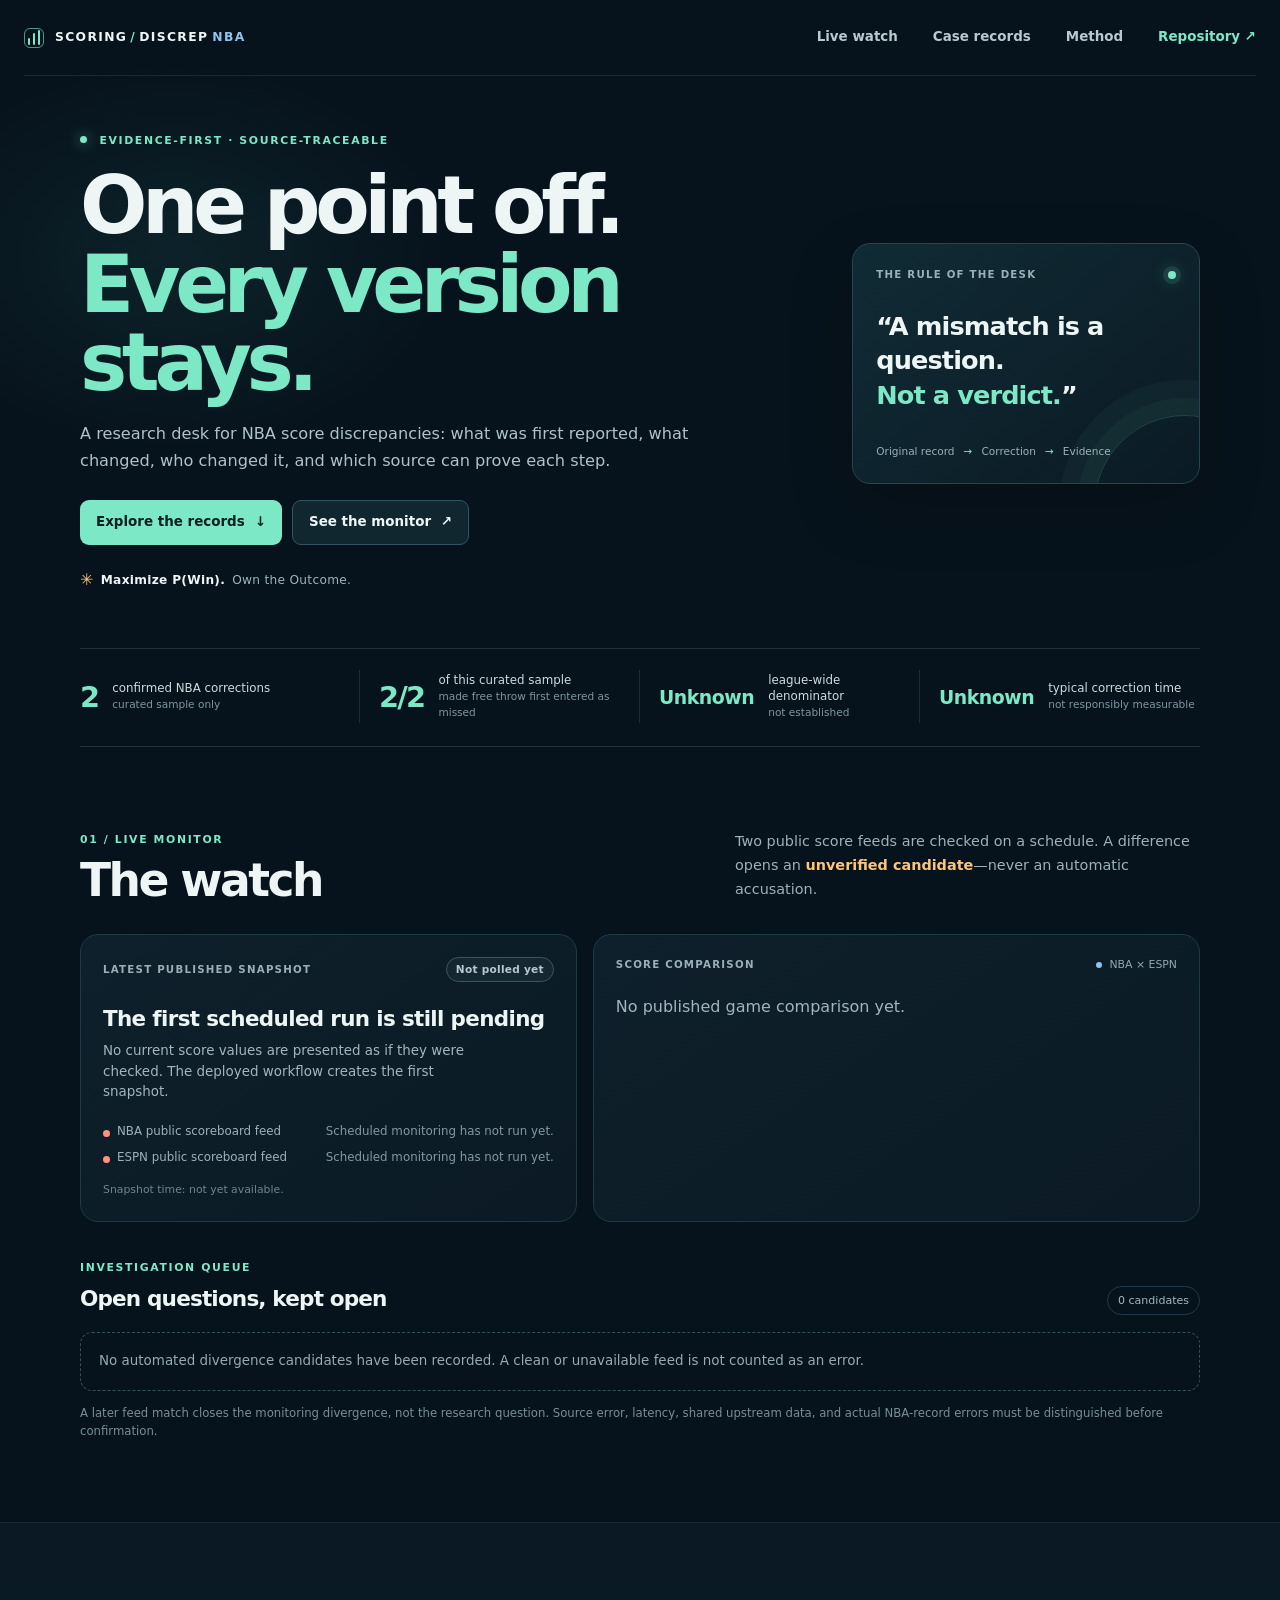
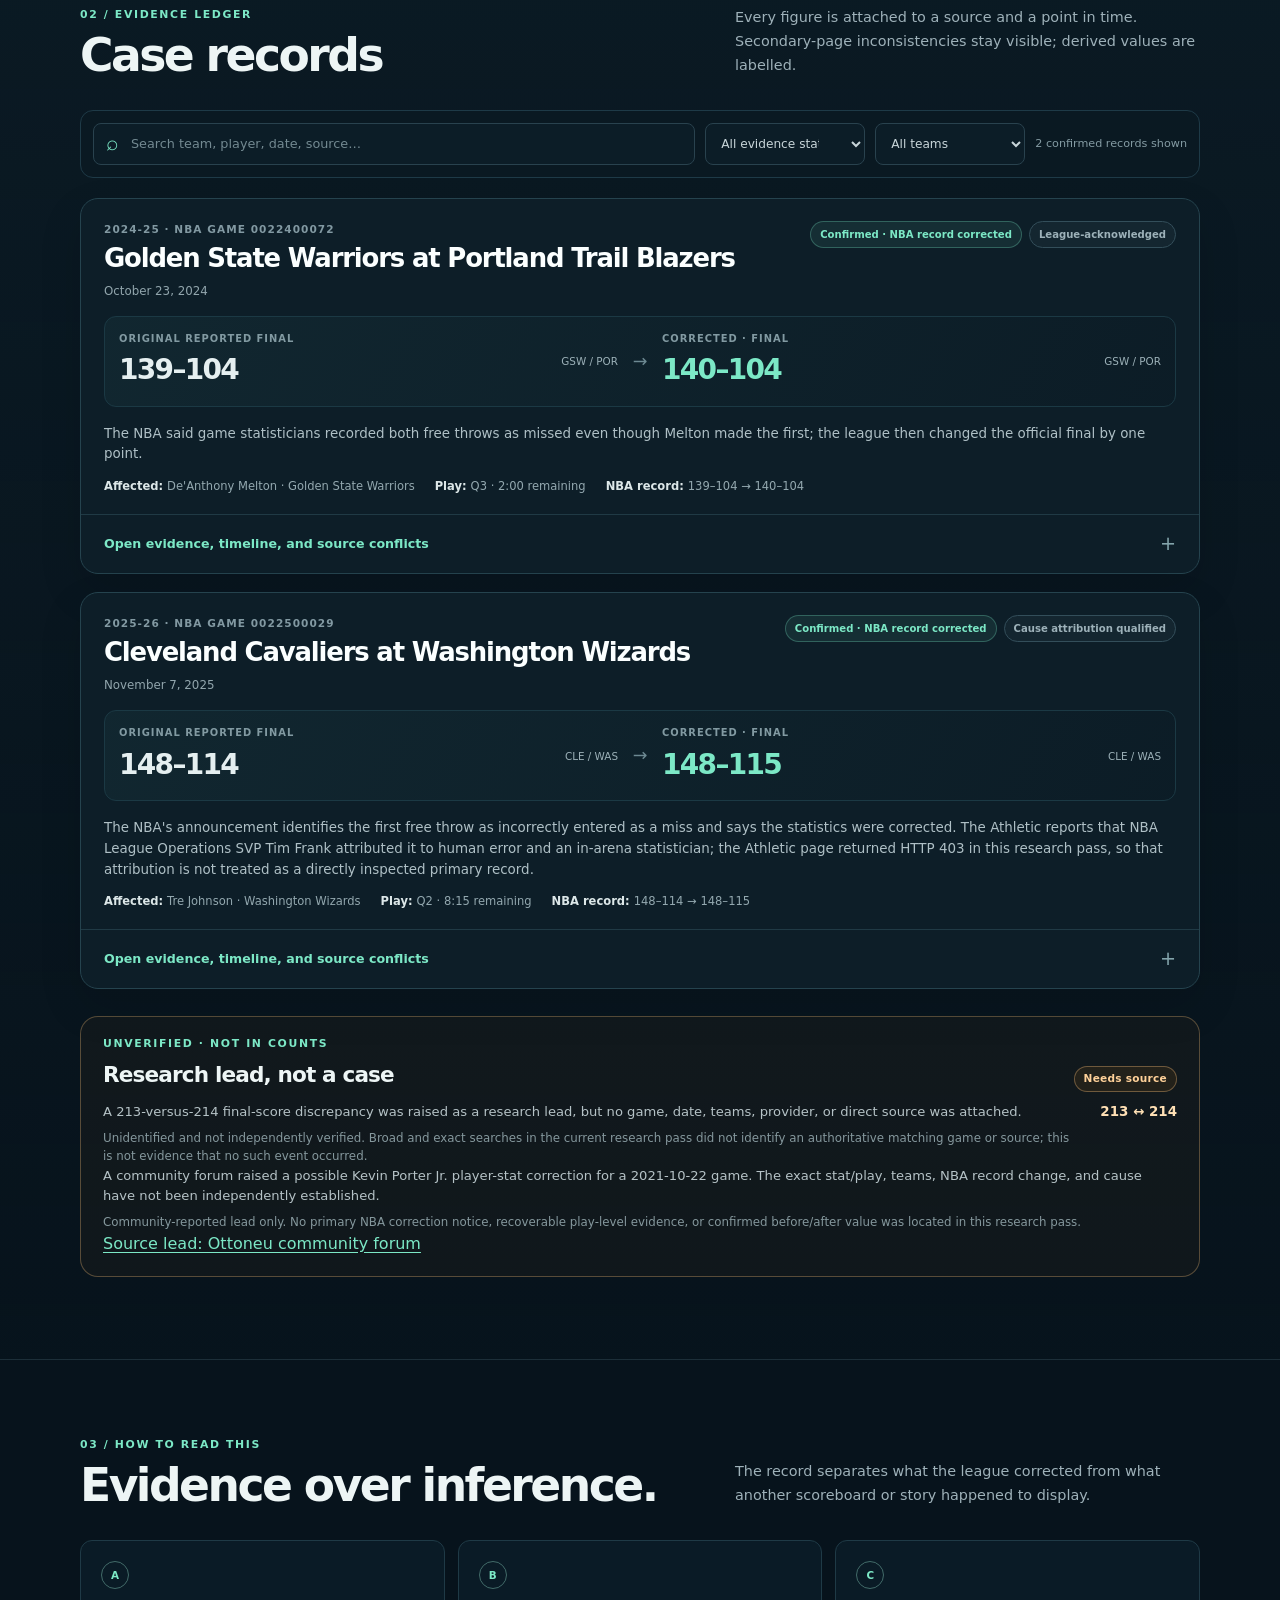
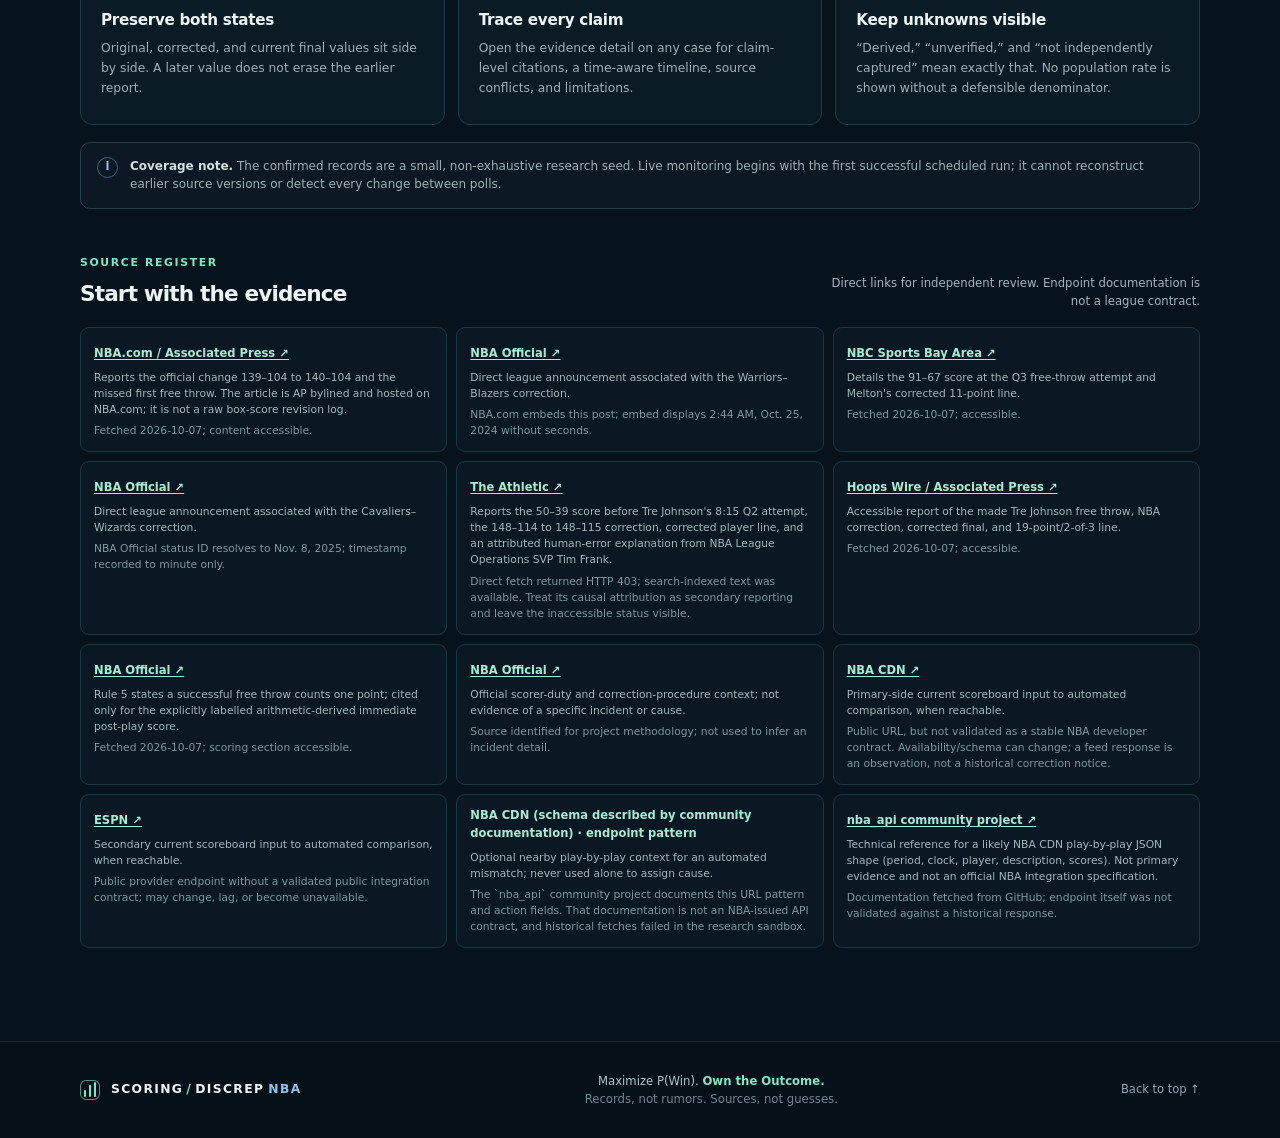
==== index.html @ 8fd70b91 "Build source-traceable NBA score discrepancy monitor Co-authored-by: arena-agent <297053741+arena-ag" ====
<!doctype html>
<html lang="en">
<head>
  <meta charset="utf-8">
  <meta name="viewport" content="width=device-width, initial-scale=1">
  <meta name="color-scheme" content="dark">
  <meta name="theme-color" content="#07131c">
  <meta name="description" content="An evidence-first, source-traceable NBA score correction database and monitoring project.">
  <title>ScoringDiscrepNBA — Every version stays</title>
  <link rel="stylesheet" href="./styles.css">
  <script src="./app.js" defer></script>
</head>
<body>
  <a class="skip-link" href="#main">Skip to content</a>
  <header class="site-header">
    <a class="brand" href="#top" aria-label="Scoring Discrep NBA home">
      <span class="brand-mark" aria-hidden="true"><span></span><span></span><span></span></span>
      <span class="brand-name">SCORING<span class="brand-slash">/</span>DISCREP<span class="brand-nba">NBA</span></span>
    </a>
    <nav class="primary-nav" aria-label="Main navigation">
      <a href="#watch">Live watch</a>
      <a href="#records">Case records</a>
      <a href="#method">Method</a>
      <a class="nav-repo" href="https://github.com/buffedlizard55-lab/ScoringDiscrepNBA" target="_blank" rel="noopener noreferrer">Repository <span aria-hidden="true">↗</span></a>
    </nav>
  </header>

  <main id="main">
    <section class="hero page-wrap" id="top" aria-labelledby="hero-title">
      <div class="hero-copy">
        <p class="eyebrow"><span class="eyebrow-dot" aria-hidden="true"></span> EVIDENCE-FIRST · SOURCE-TRACEABLE</p>
        <h1 id="hero-title">One point off.<br><em>Every version stays.</em></h1>
        <p class="hero-deck">A research desk for NBA score discrepancies: what was first reported, what changed, who changed it, and which source can prove each step.</p>
        <div class="hero-actions">
          <a class="button button-primary" href="#records">Explore the records <span aria-hidden="true">↓</span></a>
          <a class="button button-quiet" href="#watch">See the monitor <span aria-hidden="true">↗</span></a>
        </div>
        <div class="values-line"><span class="values-spark" aria-hidden="true">✳</span> <strong>Maximize P(Win).</strong> <span>Own the Outcome.</span></div>
      </div>
      <aside class="hero-note" aria-label="Research principles">
        <div class="hero-note-top"><span class="tiny-label">THE RULE OF THE DESK</span><span class="pulse-mark" aria-hidden="true"></span></div>
        <p>“A mismatch is a question.<br><span>Not a verdict.</span>”</p>
        <div class="hero-note-bottom"><span>Original record</span><span class="note-arrow" aria-hidden="true">→</span><span>Correction</span><span class="note-arrow" aria-hidden="true">→</span><span>Evidence</span></div>
      </aside>
    </section>

    <section class="metrics-strip page-wrap" aria-label="Research coverage summary">
      <div class="metric-cell"><span class="metric-number" id="metric-confirmed">—</span><span class="metric-caption">confirmed NBA corrections<br><small>curated sample only</small></span></div>
      <div class="metric-cell"><span class="metric-number" id="metric-pattern">—</span><span class="metric-caption">of this curated sample<br><small>made free throw first entered as missed</small></span></div>
      <div class="metric-cell"><span class="metric-number metric-text" id="metric-denominator">—</span><span class="metric-caption">league-wide denominator<br><small>not established</small></span></div>
      <div class="metric-cell"><span class="metric-number metric-text" id="metric-duration">—</span><span class="metric-caption">typical correction time<br><small>not responsibly measurable</small></span></div>
    </section>

    <section class="section page-wrap" id="watch" aria-labelledby="watch-title">
      <div class="section-heading">
        <div>
          <p class="eyebrow section-eyebrow">01 / LIVE MONITOR</p>
          <h2 id="watch-title">The watch</h2>
        </div>
        <p class="section-intro">Two public score feeds are checked on a schedule. A difference opens an <strong>unverified candidate</strong>—never an automatic accusation.</p>
      </div>
      <div class="watch-grid">
        <article class="watch-card watch-status-card">
          <div class="card-topline"><span class="tiny-label">LATEST PUBLISHED SNAPSHOT</span><span id="monitor-state-badge" class="status-badge status-idle">Checking…</span></div>
          <h3 id="monitor-headline">Loading monitor status</h3>
          <p id="monitor-summary" class="muted">The status is read from the latest published monitor snapshot.</p>
          <div id="source-health" class="source-health" aria-live="polite"></div>
          <p class="snapshot-time" id="snapshot-time"></p>
        </article>
        <article class="watch-card watch-feed-card">
          <div class="card-topline"><span class="tiny-label">SCORE COMPARISON</span><span class="feed-indicator"><span class="feed-indicator-dot" aria-hidden="true"></span>NBA × ESPN</span></div>
          <div id="live-games" class="live-games" aria-live="polite"><p class="muted">Waiting for the first published comparison.</p></div>
          <div id="active-flags" class="active-flags" aria-live="polite"></div>
        </article>
      </div>
      <div class="candidate-block">
        <div class="subsection-heading"><div><p class="eyebrow section-eyebrow">INVESTIGATION QUEUE</p><h3>Open questions, kept open</h3></div><span id="candidate-count" class="count-pill">0 candidates</span></div>
        <div id="candidate-list" class="candidate-list"><p class="empty-state">No automated divergence candidates have been recorded.</p></div>
        <p class="watch-footnote">A later feed match closes the <em>monitoring divergence</em>, not the research question. Source error, latency, shared upstream data, and actual NBA-record errors must be distinguished before confirmation.</p>
      </div>
    </section>

    <section class="section records-section" id="records" aria-labelledby="records-title">
      <div class="page-wrap">
        <div class="section-heading">
          <div>
            <p class="eyebrow section-eyebrow">02 / EVIDENCE LEDGER</p>
            <h2 id="records-title">Case records</h2>
          </div>
          <p class="section-intro">Every figure is attached to a source and a point in time. Secondary-page inconsistencies stay visible; derived values are labelled.</p>
        </div>
        <div class="filter-panel" role="search" aria-label="Filter case records">
          <label class="search-control"><span class="sr-only">Search teams, players, dates, causes, or sources</span><span class="search-icon" aria-hidden="true">⌕</span><input type="search" id="record-search" placeholder="Search team, player, date, source…" autocomplete="off"></label>
          <label class="filter-control"><span class="sr-only">Filter evidence status</span><select id="evidence-filter"><option value="all">All evidence states</option><option value="confirmed">Confirmed records</option><option value="unverified">Unverified leads</option></select></label>
          <label class="filter-control"><span class="sr-only">Filter by team</span><select id="team-filter"><option value="all">All teams</option></select></label>
          <p id="results-count" class="results-count" aria-live="polite">Loading records…</p>
        </div>
        <div id="case-list" class="case-list" aria-live="polite"><p class="empty-state">Loading cited case records…</p></div>
        <section id="lead-section" class="lead-section" aria-labelledby="lead-title">
          <div class="lead-heading"><div><p class="eyebrow section-eyebrow">UNVERIFIED · NOT IN COUNTS</p><h3 id="lead-title">Research lead, not a case</h3></div><span class="status-badge status-review">Needs source</span></div>
          <div id="lead-list" class="lead-list"><p class="muted">Loading leads…</p></div>
        </section>
      </div>
    </section>

    <section class="section method-section page-wrap" id="method" aria-labelledby="method-title">
      <div class="section-heading">
        <div><p class="eyebrow section-eyebrow">03 / HOW TO READ THIS</p><h2 id="method-title">Evidence over inference.</h2></div>
        <p class="section-intro">The record separates what the league corrected from what another scoreboard or story happened to display.</p>
      </div>
      <div class="method-grid">
        <article class="method-card"><span class="method-index">A</span><h3>Preserve both states</h3><p>Original, corrected, and current final values sit side by side. A later value does not erase the earlier report.</p></article>
        <article class="method-card"><span class="method-index">B</span><h3>Trace every claim</h3><p>Open the evidence detail on any case for claim-level citations, a time-aware timeline, source conflicts, and limitations.</p></article>
        <article class="method-card"><span class="method-index">C</span><h3>Keep unknowns visible</h3><p>“Derived,” “unverified,” and “not independently captured” mean exactly that. No population rate is shown without a defensible denominator.</p></article>
      </div>
      <div class="feed-note"><span class="feed-note-mark" aria-hidden="true">i</span><p><strong>Coverage note.</strong> The confirmed records are a small, non-exhaustive research seed. Live monitoring begins with the first successful scheduled run; it cannot reconstruct earlier source versions or detect every change between polls.</p></div>
      <div class="source-register-heading"><div><p class="eyebrow section-eyebrow">SOURCE REGISTER</p><h3>Start with the evidence</h3></div><p class="muted">Direct links for independent review. Endpoint documentation is not a league contract.</p></div>
      <div id="source-register" class="source-register"><p class="muted">Loading source register…</p></div>
    </section>
  </main>

  <footer class="site-footer">
    <div class="page-wrap footer-inner">
      <a class="brand footer-brand" href="#top"><span class="brand-mark" aria-hidden="true"><span></span><span></span><span></span></span><span class="brand-name">SCORING<span class="brand-slash">/</span>DISCREP<span class="brand-nba">NBA</span></span></a>
      <p>Maximize P(Win). <strong>Own the Outcome.</strong><br><span>Records, not rumors. Sources, not guesses.</span></p>
      <a class="footer-top" href="#top">Back to top ↑</a>
    </div>
  </footer>
  <noscript><p class="noscript-note">This research interface needs JavaScript enabled to load and filter its source-linked JSON records.</p></noscript>
</body>
</html>
---- styles.css ----
@charset "utf-8";
:root {
  color-scheme: dark;
  --ink: #edf5f5;
  --muted: #a2b5bd;
  --dim: #71868f;
  --bg: #07131c;
  --bg-raised: #0a1a24;
  --panel: #0e202b;
  --panel-soft: #112631;
  --line: #1e3a47;
  --line-bright: #315464;
  --mint: #7ce8c6;
  --mint-dark: #173d3b;
  --blue: #90c4ec;
  --amber: #ffc47b;
  --red: #ff927d;
  --white: #fbffff;
  --radius: 18px;
  --radius-sm: 12px;
  font-family: Inter, ui-sans-serif, system-ui, -apple-system, BlinkMacSystemFont, "Segoe UI", sans-serif;
  font-synthesis: none;
  text-rendering: optimizeLegibility;
  -webkit-font-smoothing: antialiased;
}
* { box-sizing: border-box; }
html { scroll-behavior: smooth; scroll-padding-top: 82px; }
body { margin: 0; background: var(--bg); color: var(--ink); line-height: 1.55; }
a { color: var(--mint); text-underline-offset: .2em; }
a:hover { color: var(--white); }
button, input, select { font: inherit; }
button, a, input, select, summary { -webkit-tap-highlight-color: transparent; }
:focus-visible { outline: 3px solid var(--amber); outline-offset: 3px; }
.page-wrap { width: min(1120px, calc(100% - 48px)); margin-inline: auto; }
.skip-link { position: absolute; z-index: 10; top: 8px; left: 8px; transform: translateY(-150%); padding: 9px 14px; background: var(--white); color: #07131c; border-radius: 8px; font-weight: 750; }
.skip-link:focus { transform: translateY(0); }
.site-header { height: 76px; display: flex; align-items: center; justify-content: space-between; width: min(1240px, calc(100% - 48px)); margin: 0 auto; border-bottom: 1px solid rgba(155, 193, 202, .12); }
.brand { display: inline-flex; align-items: center; gap: 11px; color: var(--ink); text-decoration: none; }
.brand-mark { display: inline-flex; align-items: end; gap: 3px; height: 20px; width: 20px; padding: 2px 3px; border: 1px solid rgba(124,232,198,.62); border-radius: 6px; }
.brand-mark span { display: block; width: 3px; border-radius: 4px; background: var(--mint); }
.brand-mark span:nth-child(1) { height: 7px; }
.brand-mark span:nth-child(2) { height: 12px; }
.brand-mark span:nth-child(3) { height: 15px; }
.brand-name { font-size: .77rem; letter-spacing: .11em; font-weight: 850; white-space: nowrap; }
.brand-slash { color: var(--mint); margin: 0 3px; }
.brand-nba { color: var(--blue); margin-left: 4px; }
.primary-nav { display: flex; align-items: center; gap: clamp(18px, 3vw, 35px); }
.primary-nav a { color: #b8c9cf; font-size: .84rem; font-weight: 600; text-decoration: none; }
.primary-nav a:hover { color: var(--mint); }
.primary-nav .nav-repo { color: var(--mint); }
.hero { position: relative; display: grid; grid-template-columns: minmax(0, 1.35fr) minmax(280px, .65fr); align-items: center; gap: 50px; min-height: 417px; padding-top: 58px; padding-bottom: 56px; }
.hero::before { content: ""; pointer-events: none; position: absolute; z-index: -1; width: 570px; height: 400px; top: -20px; left: -190px; background: radial-gradient(ellipse, rgba(34, 94, 95, .2), rgba(7,19,28,0) 68%); }
.eyebrow { margin: 0; color: var(--mint); font-size: .68rem; line-height: 1.2; font-weight: 820; letter-spacing: .15em; }
.eyebrow-dot { display: inline-block; width: 7px; height: 7px; margin-right: 7px; border-radius: 50%; background: var(--mint); box-shadow: 0 0 13px rgba(124,232,198,.65); vertical-align: 1px; }
h1, h2, h3, p { margin-top: 0; }
.hero h1 { margin: 20px 0 17px; max-width: 740px; font-size: clamp(3.2rem, 6.2vw, 5.35rem); letter-spacing: -.068em; line-height: .99; font-weight: 790; }
.hero h1 em { color: var(--mint); font-style: normal; }
.hero-deck { max-width: 610px; margin-bottom: 25px; color: #b0c2c9; font-size: 1.01rem; line-height: 1.7; }
.hero-actions { display: flex; flex-wrap: wrap; gap: 10px; }
.button { display: inline-flex; min-height: 45px; align-items: center; justify-content: center; gap: 10px; padding: 0 16px; border-radius: 9px; text-decoration: none; font-weight: 750; font-size: .84rem; transition: transform .15s ease, background .15s ease; }
.button:hover { transform: translateY(-2px); }
.button-primary { background: var(--mint); color: #08201f; }
.button-primary:hover { background: #a6f4db; color: #08201f; }
.button-quiet { background: rgba(22,47,58,.7); color: var(--ink); border: 1px solid var(--line-bright); }
.button-quiet:hover { background: #183340; }
.values-line { display: flex; align-items: center; gap: 7px; margin-top: 23px; color: #9eb3ba; font-size: .76rem; letter-spacing: .025em; }
.values-line strong { color: var(--ink); }
.values-spark { color: var(--amber); font-size: 1rem; }
.hero-note { position: relative; overflow: hidden; padding: 23px; border: 1px solid #244652; border-radius: var(--radius); background: linear-gradient(140deg, rgba(17, 45, 54, .93), rgba(11, 27, 37, .95)); box-shadow: 0 24px 65px rgba(0,0,0,.2); }
.hero-note::after { content: ""; position: absolute; width: 180px; height: 180px; right: -77px; bottom: -114px; border: 1px solid rgba(124,232,198,.19); border-radius: 50%; box-shadow: 0 0 0 17px rgba(124,232,198,.035), 0 0 0 35px rgba(124,232,198,.03); }
.hero-note-top, .card-topline { display: flex; align-items: center; justify-content: space-between; gap: 12px; }
.tiny-label { color: #9ab0b8; font-size: .64rem; font-weight: 800; letter-spacing: .12em; }
.pulse-mark { width: 8px; height: 8px; background: var(--mint); border-radius: 50%; box-shadow: 0 0 0 5px rgba(124,232,198,.1), 0 0 16px rgba(124,232,198,.6); }
.hero-note > p { margin: 26px 0 31px; font-size: clamp(1.55rem, 2vw, 1.9rem); font-weight: 700; line-height: 1.35; letter-spacing: -.035em; }
.hero-note > p span { color: var(--mint); }
.hero-note-bottom { display: flex; align-items: center; gap: 9px; color: #9bb0b7; font-size: .66rem; }
.note-arrow { color: var(--mint); }
.metrics-strip { display: grid; grid-template-columns: repeat(4, 1fr); padding: 21px 0 23px; border-top: 1px solid rgba(155,193,202,.17); border-bottom: 1px solid rgba(155,193,202,.17); }
.metric-cell { display: flex; min-height: 53px; align-items: center; gap: 14px; padding: 0 19px; border-right: 1px solid rgba(155,193,202,.15); }
.metric-cell:first-child { padding-left: 0; }
.metric-cell:last-child { padding-right: 0; border-right: 0; }
.metric-number { color: var(--mint); font-size: 1.8rem; letter-spacing: -.06em; line-height: 1; font-weight: 790; white-space: nowrap; }
.metric-number.metric-text { font-size: 1.18rem; letter-spacing: -.025em; }
.metric-caption { color: #cedbdd; font-size: .74rem; line-height: 1.35; }
.metric-caption small { color: #7f969e; font-size: .66rem; }
.section { padding-top: 83px; padding-bottom: 82px; }
.section-heading { display: flex; align-items: end; justify-content: space-between; gap: 35px; margin-bottom: 28px; }
.section-eyebrow { color: #7ce8c6; }
.section-heading h2 { margin: 10px 0 0; font-size: clamp(2rem, 4vw, 2.85rem); font-weight: 760; line-height: 1.1; letter-spacing: -.055em; }
.section-intro { max-width: 465px; margin: 0 0 4px; color: #9eb1b9; font-size: .9rem; line-height: 1.65; }
.section-intro strong { color: var(--amber); }
.watch-grid { display: grid; grid-template-columns: .9fr 1.1fr; gap: 16px; }
.watch-card { min-height: 235px; padding: 22px; border: 1px solid var(--line); border-radius: var(--radius); background: linear-gradient(145deg, #0e202b, #0b1a24); }
.status-badge { display: inline-flex; align-items: center; gap: 6px; padding: 5px 9px; border-radius: 999px; font-size: .66rem; font-weight: 800; line-height: 1.3; letter-spacing: .025em; }
.status-idle { border: 1px solid #3c5360; background: #152832; color: #b9c8ce; }
.status-good { border: 1px solid rgba(124,232,198,.32); background: rgba(27,80,67,.37); color: var(--mint); }
.status-warn { border: 1px solid rgba(255,196,123,.43); background: rgba(111,69,24,.3); color: var(--amber); }
.status-error { border: 1px solid rgba(255,146,125,.4); background: rgba(97,45,43,.35); color: var(--red); }
.status-review { border: 1px solid rgba(255,196,123,.35); background: rgba(111,69,24,.2); color: #ffd199; }
.watch-card h3 { margin: 20px 0 5px; font-size: 1.34rem; letter-spacing: -.03em; }
.muted { color: var(--muted); }
.watch-status-card > .muted { max-width: 380px; margin: 0; font-size: .84rem; }
.source-health { display: grid; gap: 7px; margin-top: 19px; }
.health-row { display: flex; align-items: start; justify-content: space-between; gap: 12px; color: #9fb2ba; font-size: .74rem; }
.health-label { display: inline-flex; align-items: center; gap: 7px; }
.health-dot { display: inline-block; width: 7px; height: 7px; flex: 0 0 auto; margin-top: 5px; border-radius: 50%; background: var(--dim); }
.health-dot.is-up { background: var(--mint); box-shadow: 0 0 8px rgba(124,232,198,.5); }
.health-dot.is-down { background: var(--red); }
.health-state { color: #839aa3; text-align: right; }
.snapshot-time { margin: 16px 0 0; color: #6f858e; font-size: .68rem; }
.feed-indicator { display: inline-flex; align-items: center; gap: 7px; color: #92a8b0; font-size: .68rem; }
.feed-indicator-dot { width: 6px; height: 6px; border-radius: 50%; background: var(--blue); }
.live-games { display: grid; gap: 8px; margin-top: 21px; }
.live-game-row { display: grid; grid-template-columns: minmax(90px, 1fr) 1.1fr 1.1fr minmax(72px, .75fr); align-items: center; gap: 10px; padding: 9px 10px; border-radius: 8px; background: rgba(255,255,255,.025); color: #bdcbd0; font-size: .73rem; }
.live-matchup { font-weight: 740; color: var(--white); }
.live-score { font-variant-numeric: tabular-nums; }
.live-state { text-align: right; color: #8299a2; font-size: .67rem; }
.live-game-row.is-mismatch { outline: 1px solid rgba(255,196,123,.46); background: rgba(112,72,29,.12); }
.active-flags { margin-top: 14px; }
.flag-note { margin: 0; padding: 10px 12px; border-left: 2px solid var(--amber); background: rgba(255,196,123,.055); color: #d5c0a5; font-size: .73rem; }
.candidate-block { margin-top: 39px; }
.subsection-heading, .lead-heading, .source-register-heading { display: flex; align-items: end; justify-content: space-between; gap: 20px; }
.subsection-heading h3, .lead-heading h3, .source-register-heading h3 { margin: 8px 0 0; font-size: 1.35rem; letter-spacing: -.04em; }
.count-pill { padding: 5px 10px; border: 1px solid var(--line); border-radius: 99px; color: #a3b7bd; font-size: .69rem; white-space: nowrap; }
.candidate-list { display: grid; gap: 10px; margin-top: 17px; }
.candidate-card { padding: 16px 18px; border: 1px solid #3e4b47; border-radius: var(--radius-sm); background: rgba(255,196,123,.045); }
.candidate-card h4 { margin: 0; color: var(--white); font-size: .92rem; }
.candidate-card p { margin: 6px 0 0; color: #aebbc0; font-size: .79rem; }
.candidate-card .candidate-meta { color: #85979d; font-size: .7rem; }
.candidate-card details { margin-top: 12px; }
.candidate-card summary { color: var(--amber); cursor: pointer; font-size: .75rem; font-weight: 700; }
.watch-footnote { margin: 13px 0 0; color: #788e96; font-size: .73rem; }
.empty-state { margin: 0; padding: 18px; border: 1px dashed #36505a; border-radius: var(--radius-sm); color: #97aab1; font-size: .84rem; }
.records-section { border-top: 1px solid rgba(155,193,202,.12); border-bottom: 1px solid rgba(155,193,202,.12); background: linear-gradient(180deg, rgba(12,29,39,.68), rgba(7,19,28,.22)); }
.filter-panel { display: grid; grid-template-columns: minmax(220px, 1fr) minmax(160px, .25fr) minmax(150px, .22fr) auto; align-items: center; gap: 10px; padding: 12px; border: 1px solid var(--line); border-radius: 13px; background: #0a1922; }
.search-control { display: flex; align-items: center; gap: 10px; min-height: 42px; padding: 0 12px; border: 1px solid #29424e; border-radius: 8px; background: #0c1d27; }
.search-icon { color: var(--mint); font-size: 1.3rem; line-height: 1; }
.search-control input { width: 100%; min-width: 0; border: 0; outline: 0; background: transparent; color: var(--ink); font-size: .8rem; }
.search-control input::placeholder { color: #738991; }
.filter-control select { min-height: 42px; width: 100%; padding: 0 29px 0 11px; border: 1px solid #29424e; border-radius: 8px; background: #0c1d27; color: #c8d5d9; font-size: .76rem; }
.results-count { margin: 0; color: #849ba3; font-size: .7rem; text-align: right; white-space: nowrap; }
.case-list { display: grid; gap: 18px; margin-top: 20px; }
.case-card { overflow: hidden; border: 1px solid #25434e; border-radius: var(--radius); background: #0d1e28; box-shadow: 0 18px 44px rgba(0,0,0,.12); }
.case-card-header { display: flex; align-items: flex-start; justify-content: space-between; gap: 18px; padding: 22px 23px 16px; }
.case-label { margin: 0 0 6px; color: #8299a2; font-size: .66rem; font-weight: 800; letter-spacing: .1em; text-transform: uppercase; }
.case-title { margin: 0; color: var(--white); font-size: clamp(1.22rem, 2.4vw, 1.62rem); line-height: 1.22; letter-spacing: -.045em; }
.case-date { margin: 7px 0 0; color: #92a6ad; font-size: .74rem; }
.case-tags { display: flex; flex-wrap: wrap; justify-content: end; gap: 7px; }
.case-tag { padding: 5px 9px; border: 1px solid rgba(124,232,198,.28); border-radius: 99px; background: rgba(124,232,198,.08); color: var(--mint); font-size: .63rem; font-weight: 800; white-space: nowrap; }
.case-tag.neutral { border-color: #334e5a; background: rgba(110,146,160,.07); color: #9db1b9; }
.score-comparison { display: grid; grid-template-columns: 1fr 44px 1fr; align-items: stretch; margin: 0 23px 17px; padding: 14px; border: 1px solid #1b3944; border-radius: 12px; background: linear-gradient(120deg, rgba(22,49,57,.46), rgba(11,27,37,.55)); }
.score-state { display: flex; align-items: center; justify-content: space-between; gap: 12px; }
.score-state-label { display: block; color: #829aa2; font-size: .62rem; font-weight: 800; letter-spacing: .1em; }
.score-number { display: block; margin-top: 2px; color: #e5eff0; font-size: clamp(1.28rem, 2.5vw, 1.75rem); font-variant-numeric: tabular-nums; font-weight: 820; letter-spacing: -.06em; }
.score-state.final .score-number { color: var(--mint); }
.score-arrow { display: grid; place-items: center; color: #6d8992; font-size: 1.1rem; }
.case-summary { margin: 0 23px; color: #afc0c6; font-size: .84rem; }
.case-facts { display: flex; flex-wrap: wrap; gap: 8px 20px; margin: 13px 23px 18px; color: #93a8af; font-size: .72rem; }
.case-facts strong { color: #dce7e8; font-weight: 680; }
.case-details { border-top: 1px solid #203a45; }
.case-details > summary { display: flex; align-items: center; justify-content: space-between; padding: 14px 23px; color: var(--mint); cursor: pointer; font-size: .79rem; font-weight: 760; list-style: none; }
.case-details > summary::-webkit-details-marker { display: none; }
.case-details > summary::after { content: "+"; color: #83a4ab; font-size: 1.2rem; font-weight: 400; }
.case-details[open] > summary::after { content: "−"; }
.case-detail-content { display: grid; grid-template-columns: 1fr 1fr; gap: 24px; padding: 2px 23px 22px; }
.detail-column h4 { margin: 14px 0 8px; color: #e1ecec; font-size: .78rem; letter-spacing: .01em; }
.detail-column h4:first-child { margin-top: 5px; }
.detail-column p, .detail-column li { color: #a4b6bd; font-size: .75rem; line-height: 1.62; }
.detail-column ul, .detail-column ol { padding-left: 19px; margin: 0; }
.detail-column li + li { margin-top: 8px; }
.evidence-item { padding-left: 2px; }
.evidence-item p { margin: 0 0 4px; }
.citation-links { display: flex; flex-wrap: wrap; gap: 5px 11px; }
.citation-links a { font-size: .69rem; }
.inline-note { padding: 10px 12px; border-left: 2px solid var(--blue); background: rgba(144,196,236,.055); }
.inline-warning { border-left-color: var(--amber); background: rgba(255,196,123,.06); }
.score-context { display: grid; grid-template-columns: repeat(2, 1fr); gap: 9px; margin-top: 8px; }
.context-cell { padding: 10px; border: 1px solid #233d48; border-radius: 8px; background: rgba(255,255,255,.018); }
.context-label { display: block; color: #7f959d; font-size: .62rem; font-weight: 780; letter-spacing: .08em; text-transform: uppercase; }
.context-score { display: block; margin-top: 4px; color: #e1eeee; font-size: .9rem; font-weight: 790; font-variant-numeric: tabular-nums; }
.context-derived { display: block; margin-top: 4px; color: var(--amber); font-size: .63rem; }
.source-flag { display: inline-flex; gap: 4px; align-items: center; color: #9cb1b8; font-size: .65rem; }
.lead-section { margin-top: 27px; padding: 20px 22px; border: 1px solid rgba(255,196,123,.3); border-radius: var(--radius); background: rgba(89,62,32,.11); }
.lead-heading { margin-bottom: 10px; }
.lead-card { display: flex; align-items: start; justify-content: space-between; gap: 18px; }
.lead-card p { margin: 0; color: #b5c2c6; font-size: .82rem; }
.lead-card p + p { margin-top: 7px; color: #85989d; font-size: .74rem; }
.lead-values { flex: 0 0 auto; color: #ffe0b5; font-size: .84rem; font-weight: 780; white-space: nowrap; }
.method-section { padding-top: 78px; padding-bottom: 93px; }
.method-grid { display: grid; grid-template-columns: repeat(3, 1fr); gap: 13px; }
.method-card { position: relative; min-height: 185px; padding: 20px; border: 1px solid #1f3a46; border-radius: var(--radius-sm); background: rgba(13,32,43,.66); }
.method-index { display: inline-grid; width: 28px; height: 28px; place-items: center; border: 1px solid #426b69; border-radius: 50%; color: var(--mint); font-size: .65rem; font-weight: 800; }
.method-card h3 { margin: 20px 0 7px; font-size: .95rem; letter-spacing: -.02em; }
.method-card p { margin: 0; color: #9dafb6; font-size: .77rem; line-height: 1.6; }
.feed-note { display: flex; align-items: start; gap: 12px; margin-top: 17px; padding: 14px 16px; border: 1px solid #263f4a; border-radius: 10px; background: rgba(144,196,236,.035); }
.feed-note-mark { display: inline-grid; width: 21px; height: 21px; flex: 0 0 auto; place-items: center; border: 1px solid #416174; border-radius: 50%; color: var(--blue); font-size: .72rem; font-weight: 800; }
.feed-note p { margin: 0; color: #9eafb6; font-size: .75rem; }
.feed-note p strong { color: #d3e0e2; }
.source-register-heading { align-items: end; margin: 47px 0 17px; }
.source-register-heading .muted { max-width: 380px; margin: 0; font-size: .73rem; text-align: right; }
.source-register { display: grid; grid-template-columns: repeat(3, 1fr); gap: 9px; }
.source-entry { min-width: 0; padding: 12px 13px; border: 1px solid #1c3742; border-radius: 9px; background: rgba(11,28,38,.66); }
.source-entry a, .source-entry .source-title { display: inline-block; overflow-wrap: anywhere; color: #a8ebd5; font-size: .72rem; font-weight: 760; }
.source-entry p { margin: 5px 0 0; color: #82979e; font-size: .67rem; line-height: 1.5; }
.source-entry .source-role { color: #a5b7bd; }
.site-footer { border-top: 1px solid rgba(155,193,202,.14); background: #061019; }
.footer-inner { display: flex; min-height: 96px; align-items: center; justify-content: space-between; gap: 20px; }
.footer-inner > p { margin: 0; color: #b2c2c7; font-size: .73rem; line-height: 1.55; text-align: center; }
.footer-inner > p strong { color: var(--mint); }
.footer-inner > p span { color: #71858d; }
.footer-top { color: #91aaaF; font-size: .72rem; text-decoration: none; }
.noscript-note { max-width: 800px; margin: 20px auto; padding: 14px; border: 1px solid var(--amber); color: var(--ink); }
.sr-only { position: absolute; width: 1px; height: 1px; overflow: hidden; clip: rect(0,0,0,0); white-space: nowrap; clip-path: inset(50%); }

@media (max-width: 860px) {
  .hero { gap: 25px; grid-template-columns: minmax(0, 1.2fr) minmax(250px, .8fr); }
  .metrics-strip { grid-template-columns: repeat(2, 1fr); row-gap: 18px; }
  .metric-cell:nth-child(2) { border-right: 0; }
  .metric-cell:nth-child(3) { padding-left: 0; }
  .watch-grid { grid-template-columns: 1fr; }
  .watch-card { min-height: auto; }
  .filter-panel { grid-template-columns: 1fr 1fr; }
  .search-control { grid-column: 1 / -1; }
  .results-count { grid-column: 1 / -1; text-align: left; }
  .source-register { grid-template-columns: repeat(2, 1fr); }
}
@media (max-width: 640px) {
  .page-wrap { width: min(100% - 34px, 520px); }
  .site-header { width: calc(100% - 34px); height: 65px; }
  .brand-name { font-size: .68rem; letter-spacing: .08em; }
  .primary-nav { gap: 0; }
  .primary-nav a:not(.nav-repo) { display: none; }
  .primary-nav .nav-repo { font-size: .75rem; }
  .hero { display: block; min-height: 0; padding-top: 50px; padding-bottom: 39px; }
  .hero h1 { margin-top: 17px; font-size: clamp(3.15rem, 13vw, 4.4rem); }
  .hero-deck { max-width: 480px; font-size: .91rem; }
  .hero-note { margin-top: 32px; }
  .hero-note > p { margin: 20px 0 22px; font-size: 1.55rem; }
  .metrics-strip { width: 100%; padding: 18px 17px; }
  .metric-cell { gap: 10px; padding: 0 9px; }
  .metric-number { font-size: 1.55rem; }
  .metric-number.metric-text { font-size: 1rem; }
  .metric-caption { font-size: .67rem; }
  .metric-caption small { font-size: .61rem; }
  .section { padding-top: 61px; padding-bottom: 62px; }
  .section-heading { display: block; margin-bottom: 21px; }
  .section-intro { margin-top: 13px; font-size: .84rem; }
  .watch-card { padding: 17px; }
  .live-game-row { grid-template-columns: minmax(70px, .9fr) 1fr 1fr; gap: 6px; font-size: .67rem; }
  .live-state { grid-column: 1 / -1; text-align: left; }
  .filter-panel { grid-template-columns: 1fr; }
  .search-control, .results-count { grid-column: auto; }
  .case-card-header { display: block; padding: 18px 17px 13px; }
  .case-tags { justify-content: start; margin-top: 13px; }
  .score-comparison { margin-inline: 14px; padding: 12px 10px; grid-template-columns: 1fr 25px 1fr; }
  .score-state { display: block; }
  .score-state.final { text-align: right; }
  .score-number { font-size: 1.35rem; }
  .case-summary { margin-inline: 17px; font-size: .78rem; }
  .case-facts { margin-inline: 17px; font-size: .68rem; }
  .case-details > summary { padding-inline: 17px; }
  .case-detail-content { grid-template-columns: 1fr; gap: 3px; padding: 0 17px 20px; }
  .lead-section { padding: 17px; }
  .lead-card { display: block; }
  .lead-values { margin-top: 12px; }
  .method-grid { grid-template-columns: 1fr; }
  .method-card { min-height: 0; }
  .method-card h3 { margin-top: 14px; }
  .source-register-heading { display: block; margin-top: 37px; }
  .source-register-heading .muted { margin-top: 9px; text-align: left; }
  .source-register { grid-template-columns: 1fr; }
  .footer-inner { min-height: 136px; flex-wrap: wrap; justify-content: space-between; padding-block: 20px; }
  .footer-inner > p { order: 3; flex: 0 0 100%; text-align: left; }
}
@media (prefers-reduced-motion: reduce) {
  html { scroll-behavior: auto; }
  *, *::before, *::after { transition-duration: .01ms !important; animation-duration: .01ms !important; animation-iteration-count: 1 !important; }
}
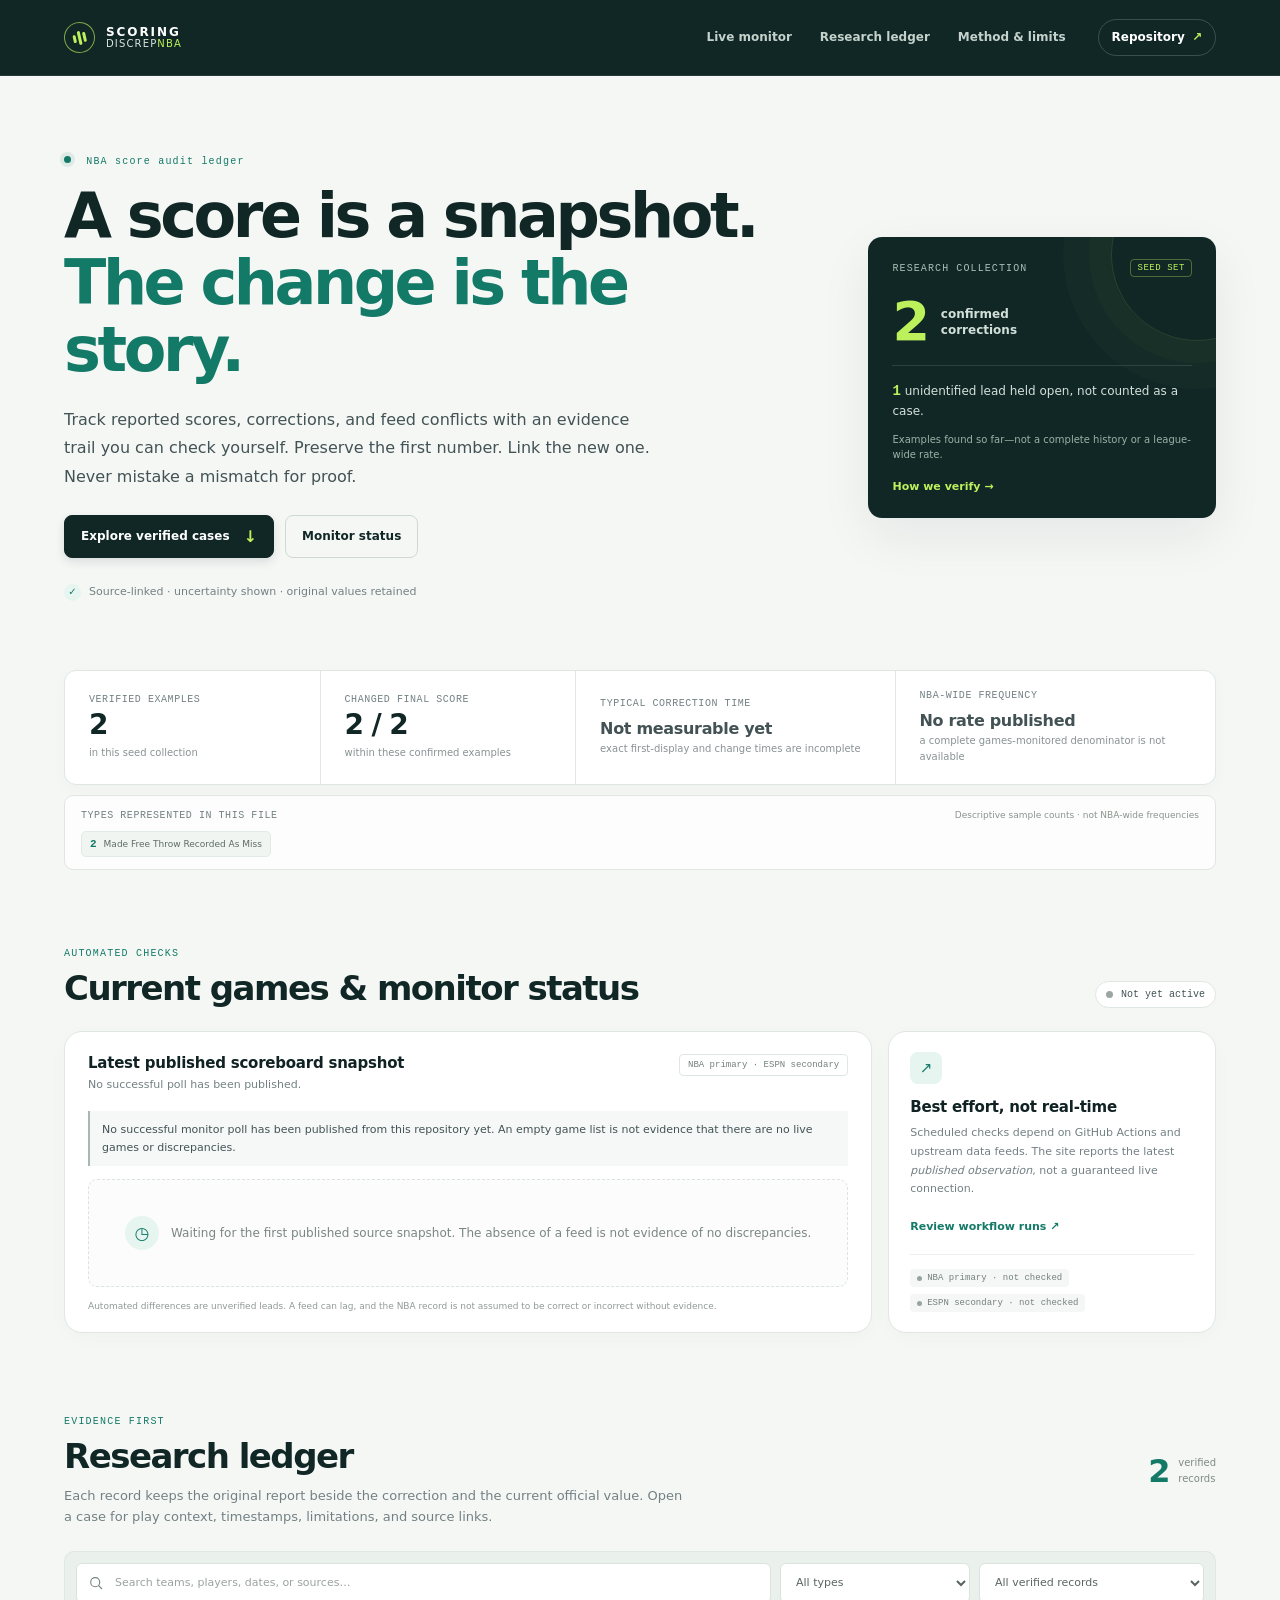
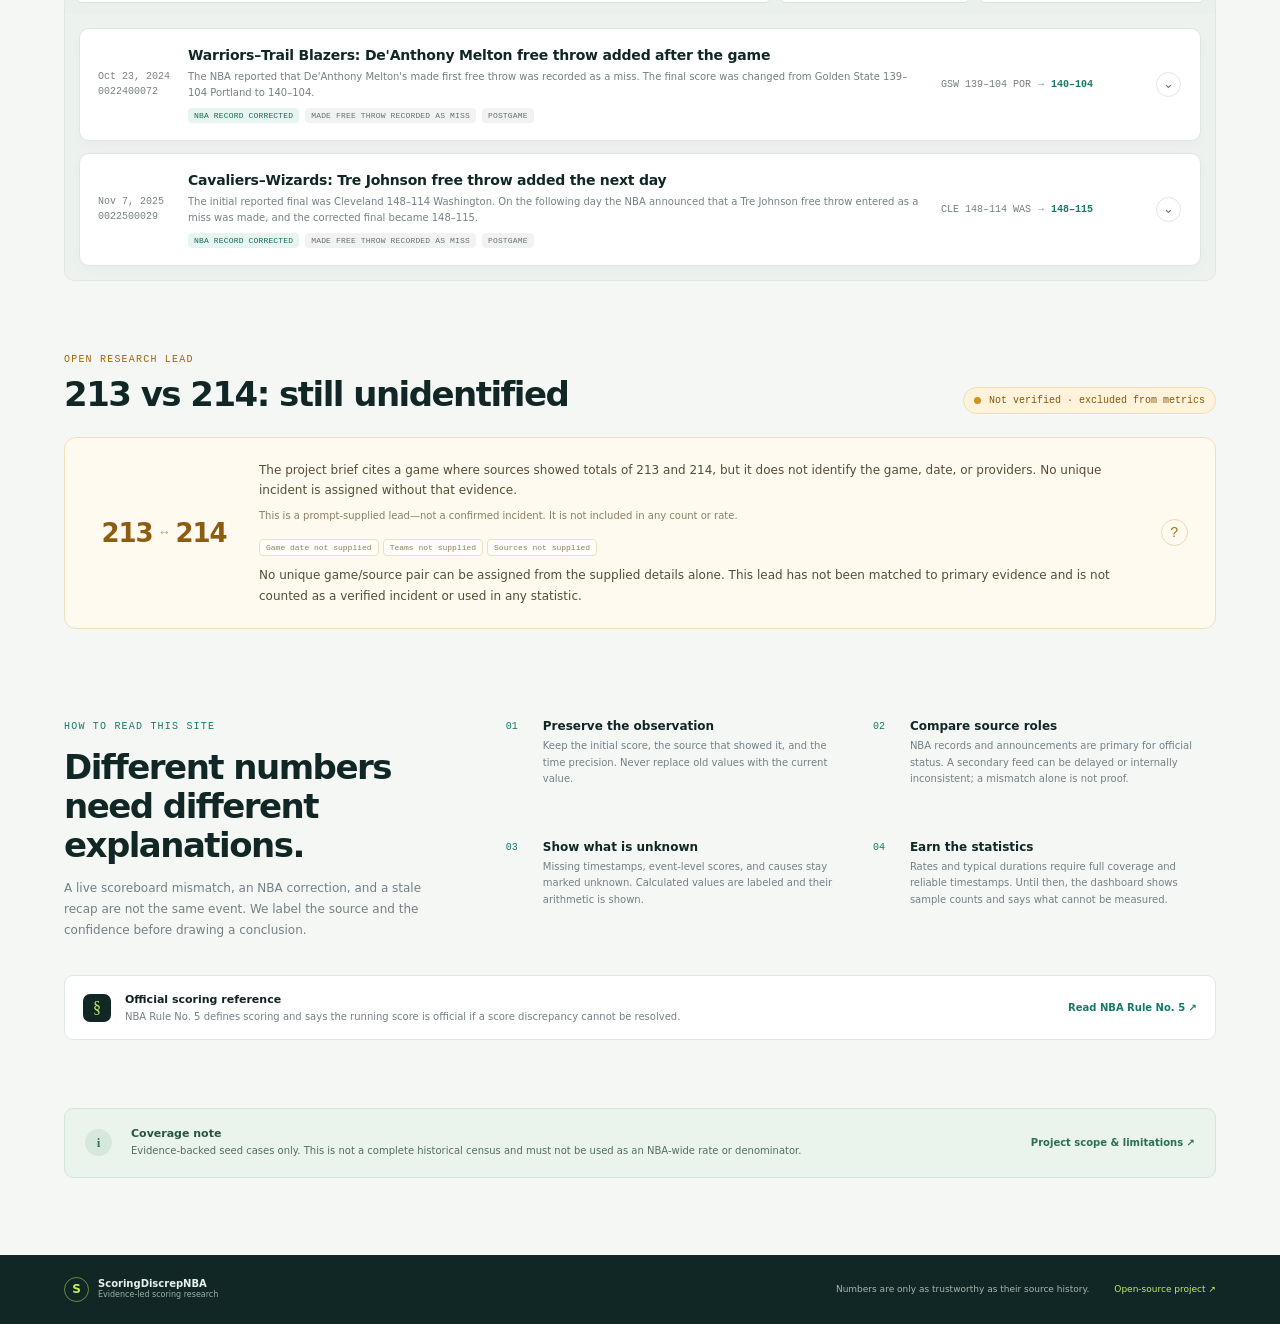
==== commit c0597c23: "Build NBA scoring discrepancy research monitor Co-authored-by: arena-agent <297053741+arena-agent@us" ====
--- a/index.html
+++ b/index.html
@@ -3,129 +3,210 @@
 <head>
   <meta charset="utf-8">
   <meta name="viewport" content="width=device-width, initial-scale=1">
-  <meta name="color-scheme" content="dark">
-  <meta name="theme-color" content="#07131c">
-  <meta name="description" content="An evidence-first, source-traceable NBA score correction database and monitoring project.">
-  <title>ScoringDiscrepNBA — Every version stays</title>
-  <link rel="stylesheet" href="./styles.css">
-  <script src="./app.js" defer></script>
+  <meta name="color-scheme" content="light">
+  <meta name="description" content="An evidence-linked ledger of NBA scoring discrepancies, corrections, and conflicting score feeds.">
+  <title>ScoringDiscrepNBA — Score discrepancy research</title>
+  <link rel="stylesheet" href="assets/styles.css">
+  <script src="assets/app.js" defer></script>
 </head>
 <body>
   <a class="skip-link" href="#main">Skip to content</a>
   <header class="site-header">
-    <a class="brand" href="#top" aria-label="Scoring Discrep NBA home">
-      <span class="brand-mark" aria-hidden="true"><span></span><span></span><span></span></span>
-      <span class="brand-name">SCORING<span class="brand-slash">/</span>DISCREP<span class="brand-nba">NBA</span></span>
-    </a>
-    <nav class="primary-nav" aria-label="Main navigation">
-      <a href="#watch">Live watch</a>
-      <a href="#records">Case records</a>
-      <a href="#method">Method</a>
-      <a class="nav-repo" href="https://github.com/buffedlizard55-lab/ScoringDiscrepNBA" target="_blank" rel="noopener noreferrer">Repository <span aria-hidden="true">↗</span></a>
-    </nav>
+    <div class="header-inner shell">
+      <a class="brand" href="#top" aria-label="ScoringDiscrepNBA home">
+        <span class="brand-mark" aria-hidden="true"><span></span><span></span><span></span></span>
+        <span class="brand-copy"><strong>SCORING</strong><span>DISCREP<span class="brand-accent">NBA</span></span></span>
+      </a>
+      <nav class="primary-nav" aria-label="Main navigation">
+        <a href="#monitor">Live monitor</a>
+        <a href="#cases">Research ledger</a>
+        <a href="#method">Method &amp; limits</a>
+      </nav>
+      <a class="header-link" href="https://github.com/buffedlizard55-lab/ScoringDiscrepNBA" target="_blank" rel="noopener noreferrer">
+        Repository <span aria-hidden="true">↗</span>
+      </a>
+    </div>
   </header>
 
-  <main id="main">
-    <section class="hero page-wrap" id="top" aria-labelledby="hero-title">
-      <div class="hero-copy">
-        <p class="eyebrow"><span class="eyebrow-dot" aria-hidden="true"></span> EVIDENCE-FIRST · SOURCE-TRACEABLE</p>
-        <h1 id="hero-title">One point off.<br><em>Every version stays.</em></h1>
-        <p class="hero-deck">A research desk for NBA score discrepancies: what was first reported, what changed, who changed it, and which source can prove each step.</p>
+  <main id="main" class="shell" tabindex="-1">
+    <section class="hero" id="top" aria-labelledby="hero-title">
+      <div class="hero-main">
+        <p class="eyebrow"><span class="eyebrow-dot"></span> NBA score audit ledger</p>
+        <h1 id="hero-title">A score is a snapshot.<br><em>The change is the story.</em></h1>
+        <p class="hero-copy">Track reported scores, corrections, and feed conflicts with an evidence trail you can check yourself. Preserve the first number. Link the new one. Never mistake a mismatch for proof.</p>
         <div class="hero-actions">
-          <a class="button button-primary" href="#records">Explore the records <span aria-hidden="true">↓</span></a>
-          <a class="button button-quiet" href="#watch">See the monitor <span aria-hidden="true">↗</span></a>
-        </div>
-        <div class="values-line"><span class="values-spark" aria-hidden="true">✳</span> <strong>Maximize P(Win).</strong> <span>Own the Outcome.</span></div>
-      </div>
-      <aside class="hero-note" aria-label="Research principles">
-        <div class="hero-note-top"><span class="tiny-label">THE RULE OF THE DESK</span><span class="pulse-mark" aria-hidden="true"></span></div>
-        <p>“A mismatch is a question.<br><span>Not a verdict.</span>”</p>
-        <div class="hero-note-bottom"><span>Original record</span><span class="note-arrow" aria-hidden="true">→</span><span>Correction</span><span class="note-arrow" aria-hidden="true">→</span><span>Evidence</span></div>
+          <a class="button button-primary" href="#cases">Explore verified cases <span aria-hidden="true">↓</span></a>
+          <a class="button button-quiet" href="#monitor">Monitor status</a>
+        </div>
+        <div class="hero-trust"><span class="trust-icon" aria-hidden="true">✓</span> Source-linked · uncertainty shown · original values retained</div>
+      </div>
+      <aside class="hero-panel" aria-label="Research collection snapshot">
+        <div class="hero-panel-top">
+          <span class="panel-kicker">RESEARCH COLLECTION</span>
+          <span class="sample-tag">SEED SET</span>
+        </div>
+        <div class="hero-number-row"><strong id="heroVerifiedCount">—</strong><span>confirmed<br>corrections</span></div>
+        <div class="hero-panel-rule"></div>
+        <p><strong id="heroOpenLeadCount">—</strong> unidentified lead held open, not counted as a case.</p>
+        <p class="panel-footnote">Examples found so far—not a complete history or a league-wide rate.</p>
+        <a href="#method" class="text-link">How we verify <span aria-hidden="true">→</span></a>
       </aside>
     </section>
 
-    <section class="metrics-strip page-wrap" aria-label="Research coverage summary">
-      <div class="metric-cell"><span class="metric-number" id="metric-confirmed">—</span><span class="metric-caption">confirmed NBA corrections<br><small>curated sample only</small></span></div>
-      <div class="metric-cell"><span class="metric-number" id="metric-pattern">—</span><span class="metric-caption">of this curated sample<br><small>made free throw first entered as missed</small></span></div>
-      <div class="metric-cell"><span class="metric-number metric-text" id="metric-denominator">—</span><span class="metric-caption">league-wide denominator<br><small>not established</small></span></div>
-      <div class="metric-cell"><span class="metric-number metric-text" id="metric-duration">—</span><span class="metric-caption">typical correction time<br><small>not responsibly measurable</small></span></div>
-    </section>
-
-    <section class="section page-wrap" id="watch" aria-labelledby="watch-title">
+    <section class="stats-strip" aria-label="Statistics from the reviewed sample">
+      <article class="stat-cell">
+        <span class="stat-label">Verified examples</span>
+        <strong id="statCases">—</strong>
+        <span class="stat-note">in this seed collection</span>
+      </article>
+      <article class="stat-cell">
+        <span class="stat-label">Changed final score</span>
+        <strong id="statFinalScore">—</strong>
+        <span class="stat-note">within these confirmed examples</span>
+      </article>
+      <article class="stat-cell stat-cell-wide">
+        <span class="stat-label">Typical correction time</span>
+        <strong class="stat-unknown">Not measurable yet</strong>
+        <span class="stat-note">exact first-display and change times are incomplete</span>
+      </article>
+      <article class="stat-cell stat-cell-wide">
+        <span class="stat-label">NBA-wide frequency</span>
+        <strong class="stat-unknown">No rate published</strong>
+        <span class="stat-note">a complete games-monitored denominator is not available</span>
+      </article>
+    </section>
+    <section class="sample-type-wrap" aria-label="Incident types in the verified sample">
+      <div class="sample-type-heading"><span class="stat-label">Types represented in this file</span><span class="sample-type-caveat">Descriptive sample counts · not NBA-wide frequencies</span></div>
+      <div id="typeBreakdown" class="type-breakdown"><span>Loading verified type counts…</span></div>
+    </section>
+
+    <section class="section monitor-section" id="monitor" aria-labelledby="monitor-title">
       <div class="section-heading">
         <div>
-          <p class="eyebrow section-eyebrow">01 / LIVE MONITOR</p>
-          <h2 id="watch-title">The watch</h2>
-        </div>
-        <p class="section-intro">Two public score feeds are checked on a schedule. A difference opens an <strong>unverified candidate</strong>—never an automatic accusation.</p>
-      </div>
-      <div class="watch-grid">
-        <article class="watch-card watch-status-card">
-          <div class="card-topline"><span class="tiny-label">LATEST PUBLISHED SNAPSHOT</span><span id="monitor-state-badge" class="status-badge status-idle">Checking…</span></div>
-          <h3 id="monitor-headline">Loading monitor status</h3>
-          <p id="monitor-summary" class="muted">The status is read from the latest published monitor snapshot.</p>
-          <div id="source-health" class="source-health" aria-live="polite"></div>
-          <p class="snapshot-time" id="snapshot-time"></p>
-        </article>
-        <article class="watch-card watch-feed-card">
-          <div class="card-topline"><span class="tiny-label">SCORE COMPARISON</span><span class="feed-indicator"><span class="feed-indicator-dot" aria-hidden="true"></span>NBA × ESPN</span></div>
-          <div id="live-games" class="live-games" aria-live="polite"><p class="muted">Waiting for the first published comparison.</p></div>
-          <div id="active-flags" class="active-flags" aria-live="polite"></div>
-        </article>
-      </div>
-      <div class="candidate-block">
-        <div class="subsection-heading"><div><p class="eyebrow section-eyebrow">INVESTIGATION QUEUE</p><h3>Open questions, kept open</h3></div><span id="candidate-count" class="count-pill">0 candidates</span></div>
-        <div id="candidate-list" class="candidate-list"><p class="empty-state">No automated divergence candidates have been recorded.</p></div>
-        <p class="watch-footnote">A later feed match closes the <em>monitoring divergence</em>, not the research question. Source error, latency, shared upstream data, and actual NBA-record errors must be distinguished before confirmation.</p>
-      </div>
-    </section>
-
-    <section class="section records-section" id="records" aria-labelledby="records-title">
-      <div class="page-wrap">
-        <div class="section-heading">
-          <div>
-            <p class="eyebrow section-eyebrow">02 / EVIDENCE LEDGER</p>
-            <h2 id="records-title">Case records</h2>
+          <p class="eyebrow">AUTOMATED CHECKS</p>
+          <h2 id="monitor-title">Current games &amp; monitor status</h2>
+        </div>
+        <span id="monitorStatus" class="status-pill status-neutral"><span class="status-light"></span> Checking status…</span>
+      </div>
+      <div class="monitor-grid">
+        <div class="feed-card">
+          <div class="card-heading-row">
+            <div>
+              <h3>Latest published scoreboard snapshot</h3>
+              <p id="feedTimestamp" class="muted-text">No successful poll has been published.</p>
+            </div>
+            <span class="source-label">NBA primary · ESPN secondary</span>
           </div>
-          <p class="section-intro">Every figure is attached to a source and a point in time. Secondary-page inconsistencies stay visible; derived values are labelled.</p>
-        </div>
-        <div class="filter-panel" role="search" aria-label="Filter case records">
-          <label class="search-control"><span class="sr-only">Search teams, players, dates, causes, or sources</span><span class="search-icon" aria-hidden="true">⌕</span><input type="search" id="record-search" placeholder="Search team, player, date, source…" autocomplete="off"></label>
-          <label class="filter-control"><span class="sr-only">Filter evidence status</span><select id="evidence-filter"><option value="all">All evidence states</option><option value="confirmed">Confirmed records</option><option value="unverified">Unverified leads</option></select></label>
-          <label class="filter-control"><span class="sr-only">Filter by team</span><select id="team-filter"><option value="all">All teams</option></select></label>
-          <p id="results-count" class="results-count" aria-live="polite">Loading records…</p>
-        </div>
-        <div id="case-list" class="case-list" aria-live="polite"><p class="empty-state">Loading cited case records…</p></div>
-        <section id="lead-section" class="lead-section" aria-labelledby="lead-title">
-          <div class="lead-heading"><div><p class="eyebrow section-eyebrow">UNVERIFIED · NOT IN COUNTS</p><h3 id="lead-title">Research lead, not a case</h3></div><span class="status-badge status-review">Needs source</span></div>
-          <div id="lead-list" class="lead-list"><p class="muted">Loading leads…</p></div>
-        </section>
-      </div>
-    </section>
-
-    <section class="section method-section page-wrap" id="method" aria-labelledby="method-title">
+          <p id="feedNotice" class="feed-notice" role="status">The monitor has not published a successful snapshot. An empty game list is not evidence that there are no games or discrepancies.</p>
+          <div id="currentGames" class="current-games" aria-live="polite">
+            <div class="empty-state"><span class="empty-state-mark" aria-hidden="true">◷</span><p>Waiting for the first published source snapshot.</p></div>
+          </div>
+          <div class="feed-footnote">Automated differences are unverified leads. A feed can lag, and the NBA record is not assumed to be correct or incorrect without evidence.</div>
+        </div>
+        <aside class="monitor-side-card">
+          <div class="side-icon" aria-hidden="true">↗</div>
+          <h3>Best effort, not real-time</h3>
+          <p>Scheduled checks depend on GitHub Actions and upstream data feeds. The site reports the latest <em>published observation</em>, not a guaranteed live connection.</p>
+          <a class="text-link" href="https://github.com/buffedlizard55-lab/ScoringDiscrepNBA/actions" target="_blank" rel="noopener noreferrer">Review workflow runs <span aria-hidden="true">↗</span></a>
+          <div class="source-health" id="sourceHealth" aria-label="Source health"></div>
+        </aside>
+      </div>
+      <div id="investigationsPanel" class="investigations-panel" hidden>
+        <div class="investigations-header"><span class="investigation-indicator"></span><strong id="investigationsTitle">Investigation ledger</strong><span class="muted-text">Automated records · closure does not confirm the cause</span></div>
+        <div id="investigationsList"></div>
+      </div>
+    </section>
+
+    <section class="section ledger-section" id="cases" aria-labelledby="cases-title">
+      <div class="section-heading section-heading-ledger">
+        <div>
+          <p class="eyebrow">EVIDENCE FIRST</p>
+          <h2 id="cases-title">Research ledger</h2>
+          <p class="section-deck">Each record keeps the original report beside the correction and the current official value. Open a case for play context, timestamps, limitations, and source links.</p>
+        </div>
+        <div class="ledger-count"><strong id="ledgerCount">—</strong><span>verified<br>records</span></div>
+      </div>
+
+      <div class="filters" role="search" aria-label="Filter verified cases">
+        <label class="search-field">
+          <span class="sr-only">Search cases</span>
+          <svg viewBox="0 0 24 24" aria-hidden="true"><circle cx="10.8" cy="10.8" r="6.8"></circle><path d="m16 16 5 5"></path></svg>
+          <input id="caseSearch" type="search" placeholder="Search teams, players, dates, or sources…" autocomplete="off">
+        </label>
+        <label class="select-field"><span class="sr-only">Filter by incident type</span>
+          <select id="typeFilter"><option value="all">All types</option></select>
+        </label>
+        <label class="select-field"><span class="sr-only">Filter by verification state</span>
+          <select id="verificationFilter">
+            <option value="all">All verified records</option>
+            <option value="confirmed">Confirmed by NBA evidence</option>
+          </select>
+        </label>
+      </div>
+
+      <div id="caseList" class="case-list" aria-live="polite">
+        <div class="empty-state"><span class="empty-state-mark" aria-hidden="true">…</span><p>Loading source-linked case records…</p></div>
+      </div>
+      <p id="noCasesMessage" class="empty-filter-message" hidden>No verified cases match those filters. Try another search term.</p>
+    </section>
+
+    <section class="section lead-section" aria-labelledby="lead-title">
       <div class="section-heading">
-        <div><p class="eyebrow section-eyebrow">03 / HOW TO READ THIS</p><h2 id="method-title">Evidence over inference.</h2></div>
-        <p class="section-intro">The record separates what the league corrected from what another scoreboard or story happened to display.</p>
-      </div>
-      <div class="method-grid">
-        <article class="method-card"><span class="method-index">A</span><h3>Preserve both states</h3><p>Original, corrected, and current final values sit side by side. A later value does not erase the earlier report.</p></article>
-        <article class="method-card"><span class="method-index">B</span><h3>Trace every claim</h3><p>Open the evidence detail on any case for claim-level citations, a time-aware timeline, source conflicts, and limitations.</p></article>
-        <article class="method-card"><span class="method-index">C</span><h3>Keep unknowns visible</h3><p>“Derived,” “unverified,” and “not independently captured” mean exactly that. No population rate is shown without a defensible denominator.</p></article>
-      </div>
-      <div class="feed-note"><span class="feed-note-mark" aria-hidden="true">i</span><p><strong>Coverage note.</strong> The confirmed records are a small, non-exhaustive research seed. Live monitoring begins with the first successful scheduled run; it cannot reconstruct earlier source versions or detect every change between polls.</p></div>
-      <div class="source-register-heading"><div><p class="eyebrow section-eyebrow">SOURCE REGISTER</p><h3>Start with the evidence</h3></div><p class="muted">Direct links for independent review. Endpoint documentation is not a league contract.</p></div>
-      <div id="source-register" class="source-register"><p class="muted">Loading source register…</p></div>
+        <div>
+          <p class="eyebrow eyebrow-amber">OPEN RESEARCH LEAD</p>
+          <h2 id="lead-title">213 vs 214: still unidentified</h2>
+        </div>
+        <span class="status-pill status-warning"><span class="status-light"></span> Not verified · excluded from metrics</span>
+      </div>
+      <div id="leadList" class="lead-card">
+        <div class="lead-number-pair"><span>213</span><i aria-hidden="true">↔</i><span>214</span></div>
+        <div class="lead-copy"><p>The project brief cites a game where sources showed totals of 213 and 214, but it does not identify the game, date, or providers. No unique incident is assigned without that evidence.</p><p class="muted-text">This is a prompt-supplied lead—not a confirmed incident. It is not included in any count or rate.</p><div id="leadDetails" class="lead-details"></div></div>
+        <span class="lead-mark" aria-hidden="true">?</span>
+      </div>
+    </section>
+
+    <section class="section method-section" id="method" aria-labelledby="method-title">
+      <div class="method-intro">
+        <p class="eyebrow">HOW TO READ THIS SITE</p>
+        <h2 id="method-title">Different numbers<br>need different explanations.</h2>
+        <p>A live scoreboard mismatch, an NBA correction, and a stale recap are not the same event. We label the source and the confidence before drawing a conclusion.</p>
+      </div>
+      <div class="method-steps">
+        <article class="method-step">
+          <span class="step-index">01</span><div><h3>Preserve the observation</h3><p>Keep the initial score, the source that showed it, and the time precision. Never replace old values with the current value.</p></div>
+        </article>
+        <article class="method-step">
+          <span class="step-index">02</span><div><h3>Compare source roles</h3><p>NBA records and announcements are primary for official status. A secondary feed can be delayed or internally inconsistent; a mismatch alone is not proof.</p></div>
+        </article>
+        <article class="method-step">
+          <span class="step-index">03</span><div><h3>Show what is unknown</h3><p>Missing timestamps, event-level scores, and causes stay marked unknown. Calculated values are labeled and their arithmetic is shown.</p></div>
+        </article>
+        <article class="method-step">
+          <span class="step-index">04</span><div><h3>Earn the statistics</h3><p>Rates and typical durations require full coverage and reliable timestamps. Until then, the dashboard shows sample counts and says what cannot be measured.</p></div>
+        </article>
+      </div>
+      <div class="rule-reference">
+        <span class="rule-icon" aria-hidden="true">§</span>
+        <p><strong>Official scoring reference</strong><br>NBA Rule No. 5 defines scoring and says the running score is official if a score discrepancy cannot be resolved.</p>
+        <a href="https://official.nba.com/rule-no-5-scoring-and-timing/" target="_blank" rel="noopener noreferrer">Read NBA Rule No. 5 <span aria-hidden="true">↗</span></a>
+      </div>
+    </section>
+
+    <section class="section limits-section" aria-labelledby="limits-title">
+      <div class="limits-icon" aria-hidden="true">i</div>
+      <div><h2 id="limits-title">Coverage note</h2><p id="coverageNote">This is an initial evidence-backed sample, not a comprehensive historical database. Do not interpret the current count as the number of scoring corrections in NBA history.</p></div>
+      <a href="README.md">Project scope &amp; limitations <span aria-hidden="true">↗</span></a>
     </section>
   </main>
 
   <footer class="site-footer">
-    <div class="page-wrap footer-inner">
-      <a class="brand footer-brand" href="#top"><span class="brand-mark" aria-hidden="true"><span></span><span></span><span></span></span><span class="brand-name">SCORING<span class="brand-slash">/</span>DISCREP<span class="brand-nba">NBA</span></span></a>
-      <p>Maximize P(Win). <strong>Own the Outcome.</strong><br><span>Records, not rumors. Sources, not guesses.</span></p>
-      <a class="footer-top" href="#top">Back to top ↑</a>
+    <div class="shell footer-inner">
+      <div class="footer-brand"><span class="footer-mark">S</span><div><strong>ScoringDiscrepNBA</strong><span>Evidence-led scoring research</span></div></div>
+      <p>Numbers are only as trustworthy as their source history.</p>
+      <a href="https://github.com/buffedlizard55-lab/ScoringDiscrepNBA" target="_blank" rel="noopener noreferrer">Open-source project <span aria-hidden="true">↗</span></a>
     </div>
   </footer>
-  <noscript><p class="noscript-note">This research interface needs JavaScript enabled to load and filter its source-linked JSON records.</p></noscript>
+
+  <noscript><div class="noscript-notice">JavaScript is needed to load the linked research records and current monitor snapshot. The saved files remain available in the repository’s <a href="data/cases.json">case dataset</a> and <a href="data/live-feed.json">feed snapshot</a>.</div></noscript>
 </body>
 </html>
--- a/assets/styles.css
+++ b/assets/styles.css
@@ -0,0 +1,386 @@
+:root {
+  --ink: #102223;
+  --ink-soft: #435254;
+  --muted: #738083;
+  --paper: #f5f7f5;
+  --surface: #ffffff;
+  --line: #dfe7e2;
+  --dark: #102726;
+  --dark-2: #173533;
+  --accent: #bdf15b;
+  --accent-deep: #4f7f1d;
+  --teal: #147a68;
+  --teal-pale: #e6f5ef;
+  --amber: #a36309;
+  --amber-pale: #fff3dc;
+  --red: #b6483e;
+  --shadow: 0 18px 52px rgba(16, 34, 35, 0.07);
+  --radius: 18px;
+  --mono: ui-monospace, SFMono-Regular, Consolas, monospace;
+  --sans: ui-sans-serif, system-ui, -apple-system, BlinkMacSystemFont, 'Segoe UI', sans-serif;
+  --display: var(--sans);
+}
+
+* { box-sizing: border-box; }
+html { scroll-behavior: smooth; scroll-padding-top: 92px; }
+body { margin: 0; background: var(--paper); color: var(--ink); font-family: var(--sans); font-size: 15px; line-height: 1.6; -webkit-font-smoothing: antialiased; }
+a { color: inherit; }
+button, input, select { font: inherit; }
+button, select { cursor: pointer; }
+::selection { background: #d7f5ab; color: var(--ink); }
+.shell { width: min(1152px, calc(100% - 48px)); margin-inline: auto; }
+.sr-only { position: absolute; width: 1px; height: 1px; padding: 0; margin: -1px; overflow: hidden; clip: rect(0, 0, 0, 0); white-space: nowrap; border: 0; }
+.skip-link { position: fixed; z-index: 20; top: 8px; left: 8px; transform: translateY(-140%); background: var(--accent); color: var(--ink); padding: 10px 14px; border-radius: 8px; font-weight: 700; }
+.skip-link:focus { transform: translateY(0); }
+
+.site-header { height: 76px; background: var(--dark); color: #f7faf5; border-bottom: 1px solid rgba(255,255,255,.09); }
+.header-inner { display: flex; align-items: center; height: 100%; gap: 32px; }
+.brand { display: inline-flex; align-items: center; gap: 11px; text-decoration: none; flex: 0 0 auto; }
+.brand-mark { width: 31px; height: 31px; border: 1px solid rgba(189,241,91,.65); border-radius: 50%; display: flex; align-items: center; justify-content: center; gap: 2px; transform: rotate(-13deg); }
+.brand-mark span { width: 3px; border-radius: 3px; background: var(--accent); display: block; }
+.brand-mark span:nth-child(1) { height: 8px; }.brand-mark span:nth-child(2) { height: 14px; }.brand-mark span:nth-child(3) { height: 10px; }
+.brand-copy { display: grid; line-height: 1.04; letter-spacing: .115em; font-size: 10px; color: #dce6df; }
+.brand-copy strong { font-weight: 700; font-size: 12px; letter-spacing: .16em; color: #fff; }
+.brand-accent { color: var(--accent); }
+.primary-nav { display: flex; gap: 28px; margin-left: auto; }
+.primary-nav a, .header-link { font-size: 12px; color: #c5d2cc; text-decoration: none; font-weight: 600; transition: color .18s ease; }
+.primary-nav a:hover, .primary-nav a:focus-visible, .header-link:hover, .header-link:focus-visible { color: var(--accent); }
+.header-link { border: 1px solid rgba(255,255,255,.18); border-radius: 999px; padding: 8px 13px; color: white; }
+.header-link span { color: var(--accent); padding-left: 3px; }
+
+.hero { display: grid; grid-template-columns: minmax(0, 1.5fr) minmax(270px, .74fr); gap: clamp(32px, 8vw, 100px); align-items: center; padding: 78px 0 69px; }
+.eyebrow { margin: 0 0 13px; font-family: var(--mono); font-size: 10px; letter-spacing: .12em; font-weight: 500; color: var(--teal); }
+.eyebrow-dot { display: inline-block; width: 7px; height: 7px; border-radius: 50%; background: var(--teal); margin: 0 8px 1px 0; box-shadow: 0 0 0 4px rgba(20,122,104,.1); }
+.hero h1 { margin: 0; font: 800 clamp(36px, 5.4vw, 62px)/1.08 var(--display); letter-spacing: -.055em; color: var(--dark); }
+.hero h1 em { font-style: normal; color: var(--teal); }
+.hero-copy { max-width: 595px; margin: 22px 0 24px; color: var(--ink-soft); font-size: 16px; line-height: 1.78; }
+.hero-actions { display: flex; gap: 11px; flex-wrap: wrap; }
+.button { display: inline-flex; align-items: center; justify-content: center; min-height: 43px; gap: 14px; padding: 0 16px; border-radius: 8px; font-size: 12px; font-weight: 700; text-decoration: none; transition: transform .18s ease, background .18s ease, border-color .18s ease; }
+.button:hover { transform: translateY(-1px); }
+.button-primary { background: var(--dark); color: #fff; border: 1px solid var(--dark); box-shadow: 0 4px 10px rgba(16,39,38,.12); }
+.button-primary:hover { background: var(--teal); border-color: var(--teal); }
+.button-primary span { color: var(--accent); font-size: 16px; }
+.button-quiet { border: 1px solid #ced9d2; color: var(--dark); background: transparent; }
+.button-quiet:hover { border-color: var(--teal); background: #fff; }
+.hero-trust { margin-top: 25px; color: var(--muted); font-size: 11px; display: flex; align-items: center; gap: 8px; }
+.trust-icon { display: inline-grid; place-items: center; width: 17px; height: 17px; border-radius: 50%; background: var(--teal-pale); color: var(--teal); font-size: 10px; font-weight: 800; }
+.hero-panel { padding: 22px 24px 21px; background: var(--dark); border-radius: 14px; color: #f8fbf5; box-shadow: var(--shadow); position: relative; overflow: hidden; }
+.hero-panel::after { content: ''; position: absolute; top: -68px; right: -67px; width: 170px; height: 170px; border: 1px solid rgba(189,241,91,.13); border-radius: 50%; box-shadow: 0 0 0 22px rgba(189,241,91,.025), 0 0 0 48px rgba(189,241,91,.02); pointer-events: none; }
+.hero-panel-top { display: flex; justify-content: space-between; align-items: center; position: relative; z-index: 1; }
+.panel-kicker { color: #aabeb4; font: 10px var(--mono); letter-spacing: .11em; }
+.sample-tag { border: 1px solid rgba(189,241,91,.35); border-radius: 4px; color: var(--accent); padding: 3px 6px; font: 9px var(--mono); letter-spacing: .06em; }
+.hero-number-row { display: flex; align-items: center; gap: 14px; margin: 19px 0 17px; position: relative; z-index: 1; }
+.hero-number-row strong { color: var(--accent); font: 700 54px/.96 var(--display); letter-spacing: -.06em; }
+.hero-number-row span { font: 600 12px/1.35 var(--sans); color: #d3e0d9; }
+.hero-panel-rule { height: 1px; background: rgba(255,255,255,.12); }
+.hero-panel p { position: relative; z-index: 1; margin: 14px 0 0; font-size: 12px; color: #d5e0da; }
+.hero-panel p strong { color: var(--accent); font-family: var(--mono); font-size: 14px; }
+.hero-panel .panel-footnote { margin-top: 10px; color: #9db0a6; font-size: 10px; line-height: 1.55; }
+.text-link { color: var(--teal); text-decoration: none; font-size: 11px; font-weight: 700; }
+.text-link:hover { text-decoration: underline; text-underline-offset: 3px; }
+.hero-panel .text-link { display: inline-block; margin-top: 15px; color: var(--accent); position: relative; z-index: 1; }
+
+.stats-strip { display: grid; grid-template-columns: 1fr 1fr 1.25fr 1.25fr; background: #fff; border: 1px solid var(--line); border-radius: 12px; box-shadow: 0 5px 18px rgba(19,48,45,.025); }
+.stat-cell { min-height: 112px; display: flex; flex-direction: column; justify-content: center; padding: 19px 24px; border-right: 1px solid var(--line); }
+.stat-cell:last-child { border-right: 0; }
+.stat-label { color: var(--muted); font: 10px var(--mono); letter-spacing: .055em; text-transform: uppercase; }
+.stat-cell strong { margin-top: 5px; font: 700 28px/1.1 var(--display); letter-spacing: -.04em; color: var(--dark); }
+.stat-cell .stat-note { margin-top: 4px; color: #899294; font-size: 10px; }
+.stat-cell .stat-unknown { font-size: 16px; letter-spacing: -.02em; color: var(--ink-soft); margin-top: 11px; }
+
+.section { padding: 76px 0 0; }
+.section-heading { display: flex; justify-content: space-between; align-items: flex-end; gap: 20px; margin-bottom: 23px; }
+.section-heading .eyebrow { margin-bottom: 7px; }
+.section-heading h2, .method-intro h2 { margin: 0; font: 750 clamp(25px, 3vw, 34px)/1.15 var(--display); letter-spacing: -.045em; color: var(--dark); }
+.section-deck { max-width: 630px; margin: 10px 0 0; font-size: 13px; color: var(--muted); }
+.status-pill { display: inline-flex; align-items: center; gap: 8px; border-radius: 999px; padding: 7px 10px; font: 10px var(--mono); white-space: nowrap; border: 1px solid var(--line); color: var(--ink-soft); background: #fff; }
+.status-light { display: block; width: 7px; height: 7px; border-radius: 50%; background: #97a4a0; }
+.status-neutral .status-light { background: #9ba5a1; }
+.status-good { background: var(--teal-pale); border-color: #cae9dd; color: #146d5d; }
+.status-good .status-light { background: #26a17e; box-shadow: 0 0 0 3px rgba(38,161,126,.12); }
+.status-warning { background: var(--amber-pale); border-color: #f0ddb7; color: #885608; }
+.status-warning .status-light { background: #d29122; }
+.status-bad { background: #fff0ee; border-color: #f1d0cc; color: #a33d34; }
+.status-bad .status-light { background: #ce5d4b; }
+.monitor-grid { display: grid; grid-template-columns: minmax(0, 1.8fr) minmax(230px, .73fr); gap: 16px; align-items: stretch; }
+.feed-card, .monitor-side-card { border: 1px solid var(--line); background: var(--surface); border-radius: var(--radius); box-shadow: 0 5px 21px rgba(22,48,42,.025); }
+.feed-card { padding: 22px 23px 17px; }
+.card-heading-row { display: flex; justify-content: space-between; gap: 12px; align-items: flex-start; }
+.card-heading-row h3, .monitor-side-card h3 { margin: 0; font: 700 15px var(--display); letter-spacing: -.015em; }
+.muted-text { color: var(--muted); font-size: 11px; margin: 4px 0 0; }
+.source-label { color: #73817c; border: 1px solid var(--line); padding: 5px 8px; border-radius: 4px; font: 9px var(--mono); white-space: nowrap; }
+.feed-notice { margin: 17px 0 13px; padding: 10px 12px; background: #f5f8f6; border-left: 2px solid #a9b8af; color: var(--ink-soft); font-size: 11px; line-height: 1.6; }
+.feed-notice.notice-degraded { background: #fff6e6; border-left-color: #dda747; }
+.feed-notice.notice-mismatch { background: #fff2e3; border-left-color: #d89034; }
+.current-games { min-height: 105px; }
+.empty-state { display: flex; gap: 12px; align-items: center; justify-content: center; min-height: 108px; border: 1px dashed #dbe4de; border-radius: 9px; background: #fbfcfb; color: #7a8782; padding: 15px; }
+.empty-state-mark { display: grid; place-items: center; width: 34px; height: 34px; background: var(--teal-pale); border-radius: 50%; color: var(--teal); font-size: 17px; }
+.empty-state p { margin: 0; font-size: 12px; }
+.feed-footnote { margin-top: 13px; color: #909a96; font-size: 9px; line-height: 1.55; }
+.monitor-side-card { padding: 20px 21px; }
+.side-icon { display: grid; place-items: center; width: 32px; height: 32px; border-radius: 8px; background: var(--teal-pale); color: var(--teal); font-size: 15px; margin-bottom: 14px; }
+.monitor-side-card p { margin: 8px 0 14px; color: var(--muted); font-size: 11px; line-height: 1.7; }
+.source-health { display: flex; flex-wrap: wrap; gap: 7px; margin-top: 17px; padding-top: 14px; border-top: 1px solid #edf1ee; }
+.health-chip { display: inline-flex; gap: 5px; align-items: center; font: 9px var(--mono); color: #75817c; padding: 4px 7px; border-radius: 4px; background: #f4f7f5; }
+.health-chip::before { content: ''; width: 5px; height: 5px; display: block; background: #98a4a0; border-radius: 50%; }
+.health-chip.ok { color: #146d5d; background: var(--teal-pale); }.health-chip.ok::before { background: #26a17e; }
+.health-chip.down { color: #a33d34; background: #fff0ee; }.health-chip.down::before { background: #ce5d4b; }
+.investigations-panel { margin-top: 13px; padding: 15px 18px; background: #fffaf0; border: 1px solid #efd9ad; border-radius: 10px; }
+.investigations-header { display: flex; gap: 8px; align-items: center; color: #754b0e; font-size: 11px; margin-bottom: 10px; }
+.investigation-indicator { width: 8px; height: 8px; border-radius: 50%; background: #d28b20; }
+.investigation-row { display: flex; justify-content: space-between; gap: 10px; align-items: flex-start; padding: 10px 0; border-top: 1px solid #f2e7d2; font-size: 11px; }
+.investigation-row:first-child { border-top: 0; }
+.investigation-row strong { display: block; color: var(--ink); }.investigation-row span { color: var(--muted); font-size: 10px; }
+.investigation-status { font: 9px var(--mono); color: #8d5c12 !important; text-transform: uppercase; white-space: nowrap; }
+.game-table-wrap { overflow-x: auto; }
+.game-table { width: 100%; border-collapse: collapse; font-size: 11px; }
+.game-table th { text-align: left; padding: 9px 8px; color: #87918d; font: 9px var(--mono); text-transform: uppercase; letter-spacing: .06em; border-bottom: 1px solid var(--line); white-space: nowrap; }
+.game-table td { padding: 12px 8px; border-bottom: 1px solid #edf1ee; white-space: nowrap; }
+.game-table tr:last-child td { border-bottom: 0; }
+.game-matchup { display: grid; gap: 4px; }
+.game-team-line { display: flex; gap: 6px; align-items: baseline; }
+.team-abbr { min-width: 30px; color: var(--dark); font: 500 10px var(--mono); }
+.team-score { font-weight: 700; }
+.game-clock { color: #8c9892; font: 9px var(--mono); }
+.diff-chip { display: inline-flex; align-items: center; gap: 5px; padding: 4px 6px; border-radius: 4px; font: 9px var(--mono); background: #fff3dc; color: #925e0c; }
+.diff-chip::before { content: '!'; display: grid; place-items: center; width: 12px; height: 12px; border-radius: 50%; background: #e6b44e; color: #fff; font: 700 8px var(--sans); }
+.match-chip { color: #187361; font: 9px var(--mono); }
+.source-url-cell a { color: var(--teal); text-decoration: none; font-size: 10px; font-weight: 700; }
+.source-url-cell a:hover { text-decoration: underline; }
+.pbp-context { display: block; max-width: 280px; margin-top: 4px; color: #78847e; font-size: 9px; line-height: 1.45; white-space: normal; }
+
+.ledger-section { padding-top: 81px; }
+.section-heading-ledger { align-items: center; }
+.ledger-count { display: flex; align-items: center; gap: 9px; color: #7f8a85; font-size: 10px; text-align: left; }
+.ledger-count strong { font: 700 32px var(--display); color: var(--teal); letter-spacing: -.04em; }
+.filters { display: grid; grid-template-columns: minmax(260px, 1fr) 190px 225px; gap: 9px; padding: 11px; background: #eaf0ec; border-radius: 10px 10px 0 0; border: 1px solid var(--line); border-bottom: 0; }
+.search-field { display: flex; align-items: center; gap: 9px; border: 1px solid #dbe3de; background: #fff; padding: 0 11px; min-height: 40px; border-radius: 6px; }
+.search-field svg { width: 16px; height: 16px; fill: none; stroke: #78857f; stroke-width: 1.7; flex: 0 0 auto; }
+.search-field input { width: 100%; min-width: 0; border: 0; outline: 0; color: var(--ink); background: transparent; font-size: 11px; }
+.search-field input::placeholder { color: #9aa39e; }
+.select-field select { width: 100%; min-height: 40px; padding: 0 28px 0 11px; border: 1px solid #dbe3de; border-radius: 6px; color: #596561; background: #fff; font-size: 11px; }
+.case-list { display: grid; gap: 12px; border: 1px solid var(--line); border-top: 0; border-radius: 0 0 10px 10px; padding: 14px; background: #eef2ef; }
+.case-card { background: #fff; border: 1px solid #dfe7e2; border-radius: 10px; box-shadow: 0 4px 14px rgba(20,41,38,.025); overflow: hidden; }
+.case-summary { list-style: none; cursor: pointer; display: grid; grid-template-columns: 75px minmax(0, 1fr) 200px 26px; align-items: center; gap: 15px; padding: 17px 18px; }
+.case-summary::-webkit-details-marker { display: none; }
+.case-date { font: 10px/1.5 var(--mono); color: #77837e; }
+.case-headline h3 { margin: 0; color: var(--dark); font: 700 14px/1.35 var(--display); letter-spacing: -.015em; }
+.case-headline p { margin: 4px 0 0; color: var(--muted); font-size: 10px; }
+.case-mini-score { display: flex; align-items: center; gap: 7px; font: 10px var(--mono); color: #737f7a; white-space: nowrap; }
+.case-mini-score strong { color: var(--teal); }
+.case-chevron { width: 25px; height: 25px; border: 1px solid var(--line); border-radius: 50%; display: grid; place-items: center; color: #68756f; font-size: 13px; transition: transform .2s ease; }
+.case-card[open] .case-chevron { transform: rotate(180deg); }
+.case-badge-row { display: flex; flex-wrap: wrap; gap: 6px; margin-top: 7px; }
+.case-badge { display: inline-flex; border-radius: 4px; padding: 3px 6px; font: 8px var(--mono); letter-spacing: .02em; text-transform: uppercase; background: var(--teal-pale); color: #176b5b; }
+.case-badge.badge-muted { background: #f1f3f1; color: #67736e; }
+.case-badge.badge-warning { background: var(--amber-pale); color: #8b5c13; }
+.case-body { padding: 0 18px 20px; border-top: 1px solid #edf1ee; }
+.case-body > p { margin: 17px 0; color: var(--ink-soft); font-size: 12px; line-height: 1.75; }
+.case-overview { display: grid; grid-template-columns: minmax(0,1fr) minmax(260px,.8fr); gap: 18px; margin: 18px 0; }
+.case-detail-box { background: #f7f9f7; border: 1px solid #e7ede9; padding: 15px; border-radius: 8px; }
+.detail-label { margin: 0 0 8px; color: #89948f; font: 9px var(--mono); letter-spacing: .09em; text-transform: uppercase; }
+.case-event-text { margin: 0; color: var(--ink); font-size: 12px; line-height: 1.65; }
+.case-event-meta { display: flex; flex-wrap: wrap; gap: 6px; margin-top: 10px; }
+.meta-chip { border: 1px solid #dce5df; color: #59665f; border-radius: 4px; padding: 4px 6px; font: 9px var(--mono); background: #fff; }
+.score-before-after { display: grid; grid-template-columns: repeat(3, 1fr); gap: 7px; margin-top: 13px; }
+.score-snapshot { padding: 9px 8px; border-radius: 6px; background: #fff; border: 1px solid #e4ebe6; overflow-wrap: anywhere; }
+.score-snapshot > span { display: block; color: #8b9690; font: 9px var(--mono); text-transform: uppercase; letter-spacing: .03em; }
+.score-snapshot > strong { display: block; margin-top: 3px; font: 700 13px var(--display); color: var(--dark); }
+.score-snapshot .evidence-caption { font: 9px/1.45 var(--sans); margin: 5px 0 0; color: #89928e; }
+.final-score-compare { overflow: hidden; border: 1px solid #e3e9e5; border-radius: 8px; margin: 17px 0; }
+.final-score-compare h4 { margin: 0; padding: 10px 13px; font: 10px var(--mono); letter-spacing: .08em; text-transform: uppercase; color: #73817b; background: #f6f8f6; border-bottom: 1px solid #e4ebe6; }
+.score-grid { display: grid; grid-template-columns: 1.3fr repeat(3, 1fr); }
+.score-grid > div { padding: 12px 13px; border-right: 1px solid #edf1ee; border-bottom: 1px solid #edf1ee; font-size: 11px; }
+.score-grid > div:nth-child(4n) { border-right: 0; }
+.score-grid > div:nth-last-child(-n+4) { border-bottom: 0; }
+.score-grid .score-col-head { background: #fff; font: 9px var(--mono); color: #829089; text-transform: uppercase; }
+.score-grid .score-row-label { color: #68756f; font-size: 10px; }
+.score-grid .score-value { color: var(--dark); font: 700 13px var(--display); }
+.score-grid .score-value.corrected { color: var(--teal); }
+.score-citations { margin: -8px 0 14px; }
+.score-citation-row { display: flex; gap: 5px; align-items: baseline; flex-wrap: wrap; margin: 3px 0; }
+.score-citation-row > strong { color: #68756f; font: 9px var(--mono); text-transform: uppercase; }
+.score-citation-row .inline-citations { display: inline; margin-top: 0; }
+.inline-citations { display: block; margin-top: 5px; color: #87928d; font-size: 9px; line-height: 1.5; }
+.citation-missing { color: #a46309; }
+.source-ref { color: #27735e; text-decoration: underline; text-decoration-color: #bfd8ca; text-underline-offset: 2px; font-size: 9px; font-weight: 600; }
+.source-ref:hover { color: #114c3b; text-decoration-color: currentColor; }
+.case-impact { display: grid; grid-template-columns: repeat(2, minmax(0,1fr)); gap: 9px; margin: 15px 0; }
+.impact-item { border-left: 2px solid var(--teal); padding: 3px 10px; }
+.impact-item span { display: block; color: #84908a; font: 8px var(--mono); text-transform: uppercase; letter-spacing: .06em; }
+.impact-item strong { display: block; margin-top: 3px; color: var(--ink); font-size: 11px; font-weight: 600; }
+.case-subheading { margin: 18px 0 8px; font: 700 11px var(--display); color: var(--dark); }
+.timeline-list { list-style: none; padding: 0; margin: 0; border-left: 1px solid #cddbd2; }
+.timeline-item { position: relative; padding: 0 0 13px 16px; color: var(--ink-soft); font-size: 10px; line-height: 1.55; }
+.timeline-item:last-child { padding-bottom: 0; }
+.timeline-item::before { content: ''; position: absolute; left: -4px; top: 4px; width: 7px; height: 7px; border-radius: 50%; background: var(--teal); border: 1px solid #fff; box-shadow: 0 0 0 1px #a9c9ba; }
+.timeline-item strong { display: inline-block; margin-right: 7px; color: #59665f; font: 9px var(--mono); }
+.timeline-time { display: block; margin-top: 3px; color: #7e8a84; font-size: 9px; }
+.case-cause { padding: 11px 13px; border-radius: 6px; background: #eff7f2; border: 1px solid #daeade; color: #31594c; font-size: 11px; line-height: 1.65; }
+.case-cause strong { color: #1e654f; }
+.case-unknowns { padding-left: 17px; margin: 8px 0 0; color: var(--muted); font-size: 10px; }
+.case-unknowns li { margin: 5px 0; }
+.source-list { display: grid; grid-template-columns: repeat(2, minmax(0, 1fr)); gap: 8px; }
+.source-card { border: 1px solid #e4ebe6; border-radius: 6px; padding: 10px 11px; background: #fff; }
+.source-card a { color: var(--teal); font-weight: 700; font-size: 10px; text-decoration: none; line-height: 1.45; display: inline-block; }
+.source-card a:hover { text-decoration: underline; text-underline-offset: 2px; }
+.source-card .source-publisher { margin: 4px 0 0; color: #77847e; font: 9px var(--mono); }
+.source-card .source-supports { margin: 4px 0 0; color: #637069; font-size: 10px; line-height: 1.45; }
+.source-card .source-access { margin: 4px 0 0; color: #7d8983; font-size: 9px; }
+.source-extra { display: block; margin-top: 6px; color: var(--teal); font-size: 9px; text-decoration: none; }
+.source-extra:hover { text-decoration: underline; }
+.source-observations { border: 1px solid #e6ece8; border-radius: 7px; overflow: hidden; }
+.source-observation { display: grid; grid-template-columns: minmax(0,1fr) auto; gap: 12px; padding: 10px 12px; background: #fff; border-bottom: 1px solid #edf1ee; }
+.source-observation:last-child { border-bottom: 0; }
+.source-observation strong { font-size: 10px; font-weight: 600; }
+.source-observation strong a { color: var(--teal); text-decoration: none; }
+.source-observation strong a:hover { text-decoration: underline; }
+.source-observation p { margin: 4px 0 0; color: #59665f; font-size: 10px; line-height: 1.55; }
+.observation-date { max-width: 240px; color: #748079; font: 9px/1.5 var(--mono); text-align: right; white-space: normal; }
+.source-role { display: block; margin-top: 5px; color: #728079; font-size: 9px; font-style: italic; }
+.duration-note { margin-top: 14px; padding: 10px 12px; background: #f7f8f7; border-radius: 6px; color: #7b8580; font-size: 9px; line-height: 1.6; }
+.duration-note strong { color: #59645e; }
+.source-count { display: inline-grid; place-items: center; min-width: 17px; height: 17px; margin-left: 4px; border-radius: 50%; background: #e9f3ec; color: var(--teal); font: 8px var(--mono); }
+.empty-filter-message { text-align: center; padding: 22px; color: var(--muted); font-size: 12px; background: #fff; border: 1px solid var(--line); border-top: 0; border-radius: 0 0 10px 10px; margin: 0; }
+
+.lead-section { padding-top: 71px; }
+.eyebrow-amber { color: var(--amber); }
+.lead-card { display: grid; grid-template-columns: 150px minmax(0,1fr) 30px; gap: 20px; align-items: center; padding: 22px 24px; background: #fffaf0; border: 1px solid #efdfbd; border-radius: 12px; }
+.lead-number-pair { display: flex; align-items: center; justify-content: center; gap: 8px; font: 700 26px var(--display); color: #8c5c12; letter-spacing: -.04em; }
+.lead-number-pair i { font-style: normal; font: 13px var(--mono); color: #bb9a60; }
+.lead-copy p { margin: 0; color: #564c37; font-size: 12px; line-height: 1.7; }
+.lead-copy .muted-text { margin-top: 7px; color: #8b7e61; font-size: 10px; }
+.lead-mark { display: grid; place-items: center; border: 1px solid #eed9ac; width: 27px; height: 27px; border-radius: 50%; color: #a5701a; font: 500 14px var(--mono); }
+.lead-details { margin-top: 9px; }
+.lead-details span { display: inline-block; margin: 3px 4px 0 0; padding: 3px 6px; border-radius: 4px; border: 1px solid #efdfbd; color: #907e5d; background: rgba(255,255,255,.6); font: 8px var(--mono); }
+.lead-next { margin-top: 8px !important; }
+
+.method-section { display: grid; grid-template-columns: minmax(220px, .72fr) minmax(0, 1.35fr); column-gap: 63px; row-gap: 28px; padding-top: 90px; }
+.method-intro h2 { font-size: clamp(27px, 3vw, 34px); }
+.method-intro > p:last-child { margin: 13px 0 0; color: var(--muted); font-size: 12px; line-height: 1.75; }
+.method-steps { display: grid; grid-template-columns: 1fr 1fr; gap: 19px 24px; }
+.method-step { display: grid; grid-template-columns: 28px minmax(0,1fr); gap: 9px; }
+.step-index { color: var(--teal); font: 10px var(--mono); padding-top: 2px; }
+.method-step h3 { margin: 0; color: var(--dark); font: 700 12px var(--display); }
+.method-step p { margin: 5px 0 0; color: var(--muted); font-size: 10px; line-height: 1.65; }
+.rule-reference { grid-column: 1/-1; display: grid; grid-template-columns: 29px minmax(0, 1fr) auto; gap: 13px; align-items: center; margin-top: 6px; padding: 15px 18px; border: 1px solid var(--line); border-radius: 9px; background: #fff; }
+.rule-icon { display: grid; place-items: center; width: 28px; height: 28px; border-radius: 7px; background: var(--dark); color: var(--accent); font: 16px Georgia, serif; }
+.rule-reference p { margin: 0; color: var(--muted); font-size: 10px; line-height: 1.55; }
+.rule-reference p strong { color: var(--ink); font-size: 11px; }
+.rule-reference a { text-decoration: none; color: var(--teal); font-size: 10px; font-weight: 700; white-space: nowrap; }
+.rule-reference a:hover { text-decoration: underline; }
+.limits-section { display: grid; grid-template-columns: 34px minmax(0,1fr) auto; gap: 12px; align-items: center; margin-top: 68px; padding: 18px 20px; border: 1px solid #d6e5dc; border-radius: 9px; background: #eaf4ed; }
+.limits-icon { display: grid; place-items: center; width: 27px; height: 27px; border-radius: 50%; background: #d6e8dc; color: #347159; font: 700 13px Georgia, serif; }
+.limits-section h2 { margin: 0; color: #285441; font: 700 11px var(--display); }
+.limits-section p { margin: 3px 0 0; color: #526f5f; font-size: 10px; line-height: 1.55; }
+.limits-section a { color: #2a7053; text-decoration: none; font-size: 10px; font-weight: 700; white-space: nowrap; }
+.limits-section a:hover { text-decoration: underline; }
+.site-footer { margin-top: 77px; padding: 22px 0; background: var(--dark); color: #eaf0ec; }
+.footer-inner { display: flex; align-items: center; gap: 25px; }
+.footer-brand { display: flex; align-items: center; gap: 9px; margin-right: auto; }
+.footer-mark { display: grid; place-items: center; width: 25px; height: 25px; border-radius: 50%; border: 1px solid rgba(189,241,91,.5); color: var(--accent); font: 700 12px var(--display); }
+.footer-brand div { display: grid; line-height: 1.3; }.footer-brand strong { font-size: 10px; }.footer-brand span:not(.footer-mark) { color: #9eafa6; font-size: 8px; }
+.footer-inner p { margin: 0; color: #a8b6af; font-size: 9px; }
+.footer-inner > a { color: var(--accent); font-size: 9px; text-decoration: none; }
+.footer-inner > a:hover { text-decoration: underline; }
+.noscript-notice { position: fixed; inset: auto 0 0; padding: 12px 20px; background: #fff1d9; color: #603f0b; text-align: center; font-size: 12px; z-index: 10; }
+.noscript-notice a { font-weight: 700; }
+
+@media (max-width: 850px) {
+  .hero { gap: 35px; grid-template-columns: minmax(0,1.2fr) minmax(250px,.8fr); }
+  .stats-strip { grid-template-columns: repeat(2,1fr); }
+  .stat-cell:nth-child(2) { border-right: 0; }
+  .stat-cell:nth-child(-n+2) { border-bottom: 1px solid var(--line); }
+  .monitor-grid { grid-template-columns: minmax(0,1fr) minmax(205px,.65fr); }
+  .method-section { column-gap: 35px; }
+  .filters { grid-template-columns: minmax(200px,1fr) 150px 185px; }
+  .case-summary { grid-template-columns: 64px minmax(0,1fr) 150px 24px; gap: 10px; }
+}
+@media (max-width: 650px) {
+  .shell { width: min(100% - 32px, 540px); }
+  .site-header { height: 65px; }
+  .header-inner { gap: 12px; }
+  .primary-nav { display: none; }
+  .header-link { margin-left: auto; font-size: 10px; padding: 7px 10px; }
+  .hero { grid-template-columns: 1fr; padding: 51px 0 40px; gap: 29px; }
+  .hero h1 { font-size: clamp(38px, 10.4vw, 54px); }
+  .hero-copy { font-size: 14px; margin: 17px 0 20px; }
+  .hero-panel { max-width: none; }
+  .stats-strip { grid-template-columns: 1fr 1fr; }
+  .stat-cell { padding: 15px 13px; min-height: 99px; }
+  .stat-label { font-size: 8px; }
+  .stat-cell strong { font-size: 24px; }
+  .stat-cell .stat-unknown { font-size: 12px; }
+  .stat-cell .stat-note { font-size: 9px; }
+  .section { padding-top: 60px; }
+  .section-heading { align-items: flex-start; flex-direction: column; gap: 12px; }
+  .section-heading h2 { font-size: 27px; }
+  .monitor-grid { grid-template-columns: 1fr; }
+  .feed-card { padding: 17px 14px 14px; }
+  .card-heading-row { flex-direction: column; }
+  .source-label { white-space: normal; }
+  .monitor-side-card { padding: 16px; }
+  .investigations-header { align-items: flex-start; flex-wrap: wrap; }
+  .investigation-row { flex-direction: column; }
+  .filters { grid-template-columns: 1fr 1fr; }
+  .search-field { grid-column: 1/-1; }
+  .case-list { padding: 8px; }
+  .case-summary { grid-template-columns: 1fr 23px; padding: 14px; gap: 7px; }
+  .case-date { grid-column: 1; grid-row: 1; font-size: 9px; }
+  .case-chevron { grid-column: 2; grid-row: 1/4; }
+  .case-headline { grid-column: 1; grid-row: 2; }
+  .case-mini-score { grid-column: 1; grid-row: 3; }
+  .case-body { padding: 0 13px 15px; }
+  .case-overview { grid-template-columns: 1fr; gap: 10px; }
+  .score-before-after { gap: 5px; }
+  .score-snapshot { padding: 8px 6px; }
+  .score-snapshot > span { font-size: 7px; }
+  .score-snapshot > strong { font-size: 11px; }
+  .final-score-compare { overflow-x: auto; }
+  .score-grid { min-width: 520px; }
+  .case-impact { grid-template-columns: 1fr; gap: 8px; }
+  .source-list { grid-template-columns: 1fr; }
+  .source-observation { grid-template-columns: 1fr; gap: 5px; }
+  .observation-date { text-align: left; }
+  .lead-card { grid-template-columns: 1fr 26px; gap: 12px; padding: 17px; }
+  .lead-number-pair { grid-column: 1/-1; justify-content: flex-start; font-size: 23px; }
+  .lead-copy { grid-column: 1; }.lead-mark { grid-column: 2; grid-row: 2; align-self: start; }
+  .method-section { grid-template-columns: 1fr; row-gap: 22px; padding-top: 70px; }
+  .method-steps { grid-template-columns: 1fr; gap: 15px; }
+  .rule-reference { grid-template-columns: 29px 1fr; }
+  .rule-reference a { grid-column: 2; }
+  .limits-section { grid-template-columns: 30px 1fr; gap: 9px; padding: 14px; }
+  .limits-section a { grid-column: 2; }
+  .site-footer { margin-top: 55px; }.footer-inner { flex-wrap: wrap; gap: 12px; }.footer-inner p { width: 100%; order: 3; }.footer-inner > a { margin-left: auto; }
+}
+@media (max-width: 380px) {
+  .hero-actions { align-items: stretch; flex-direction: column; }
+  .button { width: 100%; }
+  .stats-strip { grid-template-columns: 1fr; }
+  .stat-cell { min-height: 80px; border-right: 0; border-bottom: 1px solid var(--line); }
+  .stat-cell:last-child { border-bottom: 0; }
+  .filters { grid-template-columns: 1fr; }.search-field { grid-column: 1; }
+}
+@media (prefers-reduced-motion: reduce) {
+  *, *::before, *::after { scroll-behavior: auto !important; transition-duration: .01ms !important; animation-duration: .01ms !important; }
+}
+:focus-visible { outline: 3px solid #85c64a; outline-offset: 3px; }
+.sample-type-wrap { margin-top: 10px; padding: 12px 16px; border: 1px solid var(--line); border-radius: 9px; background: rgba(255,255,255,.72); }
+.sample-type-heading { display: flex; justify-content: space-between; align-items: baseline; gap: 10px; }
+.sample-type-caveat { color: #89948e; font-size: 9px; }
+.type-breakdown { display: flex; align-items: center; flex-wrap: wrap; gap: 7px; margin-top: 8px; }
+.type-stat { display: inline-flex; align-items: center; gap: 7px; background: #f0f5f1; border: 1px solid #e1eae3; border-radius: 5px; padding: 5px 8px; color: #5f6c65; font-size: 9px; text-transform: capitalize; }
+.type-stat strong { color: var(--teal); font: 700 11px var(--mono); }
+.lead-next { margin-top: 8px !important; }
+@media (max-width: 650px) { .sample-type-heading { align-items: flex-start; flex-direction: column; gap: 4px; } }
+#investigationsList { max-height: 360px; overflow-y: auto; }
+.investigation-copy { min-width: 0; }
+.investigation-copy > span { display: block; margin-top: 3px; line-height: 1.5; }
+.investigation-copy .investigation-play { color: #74613e; }
+.investigation-copy .investigation-time { color: var(--muted); font-size: 10px; }
+.investigation-copy .investigation-resolution { margin-top: 6px; color: #516a5c; }
+.investigation-links { display: flex; flex-wrap: wrap; gap: 10px; margin-top: 6px; }
+.investigation-links a { color: var(--teal); text-decoration: underline; text-underline-offset: 2px; font-size: 10px; }
+.investigation-status { align-self: flex-start; }
+.investigation-status.status-resolved { color: #557263 !important; }
+.investigation-row.investigation-resolved { opacity: .88; }
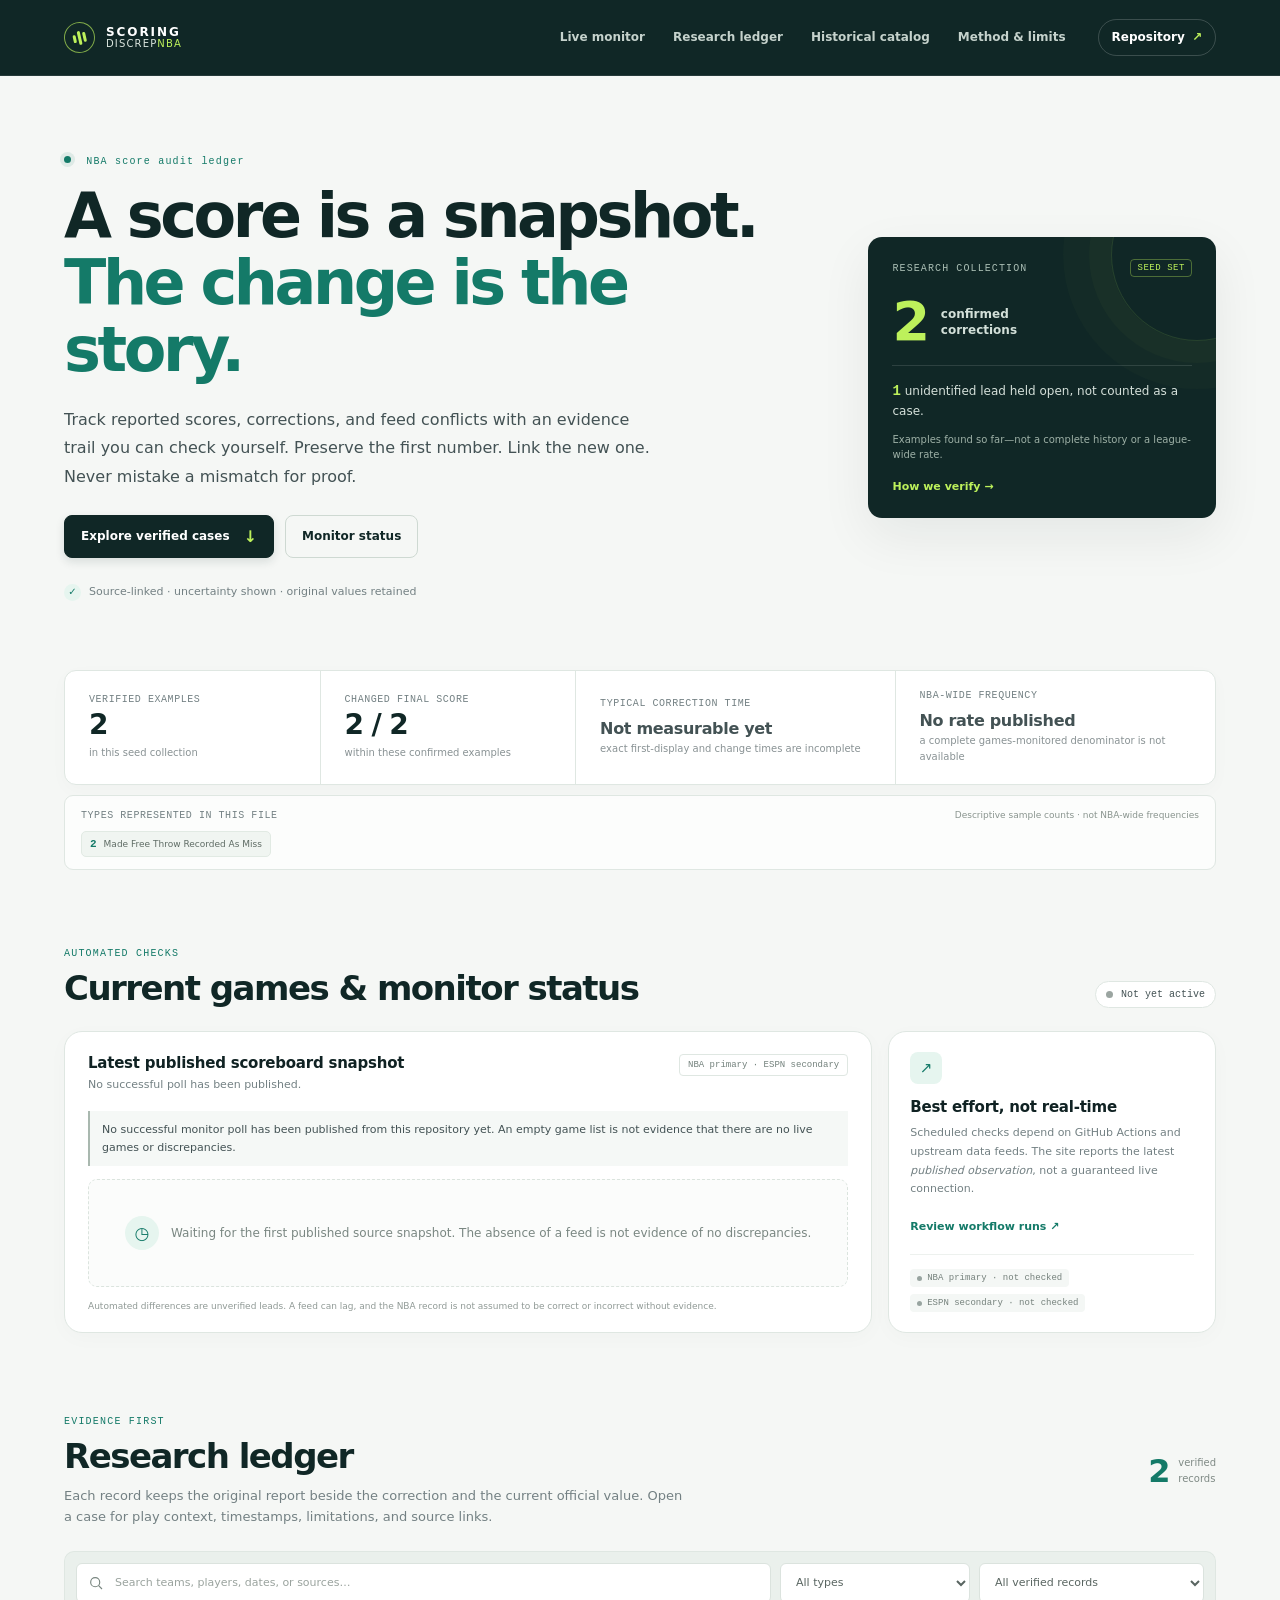
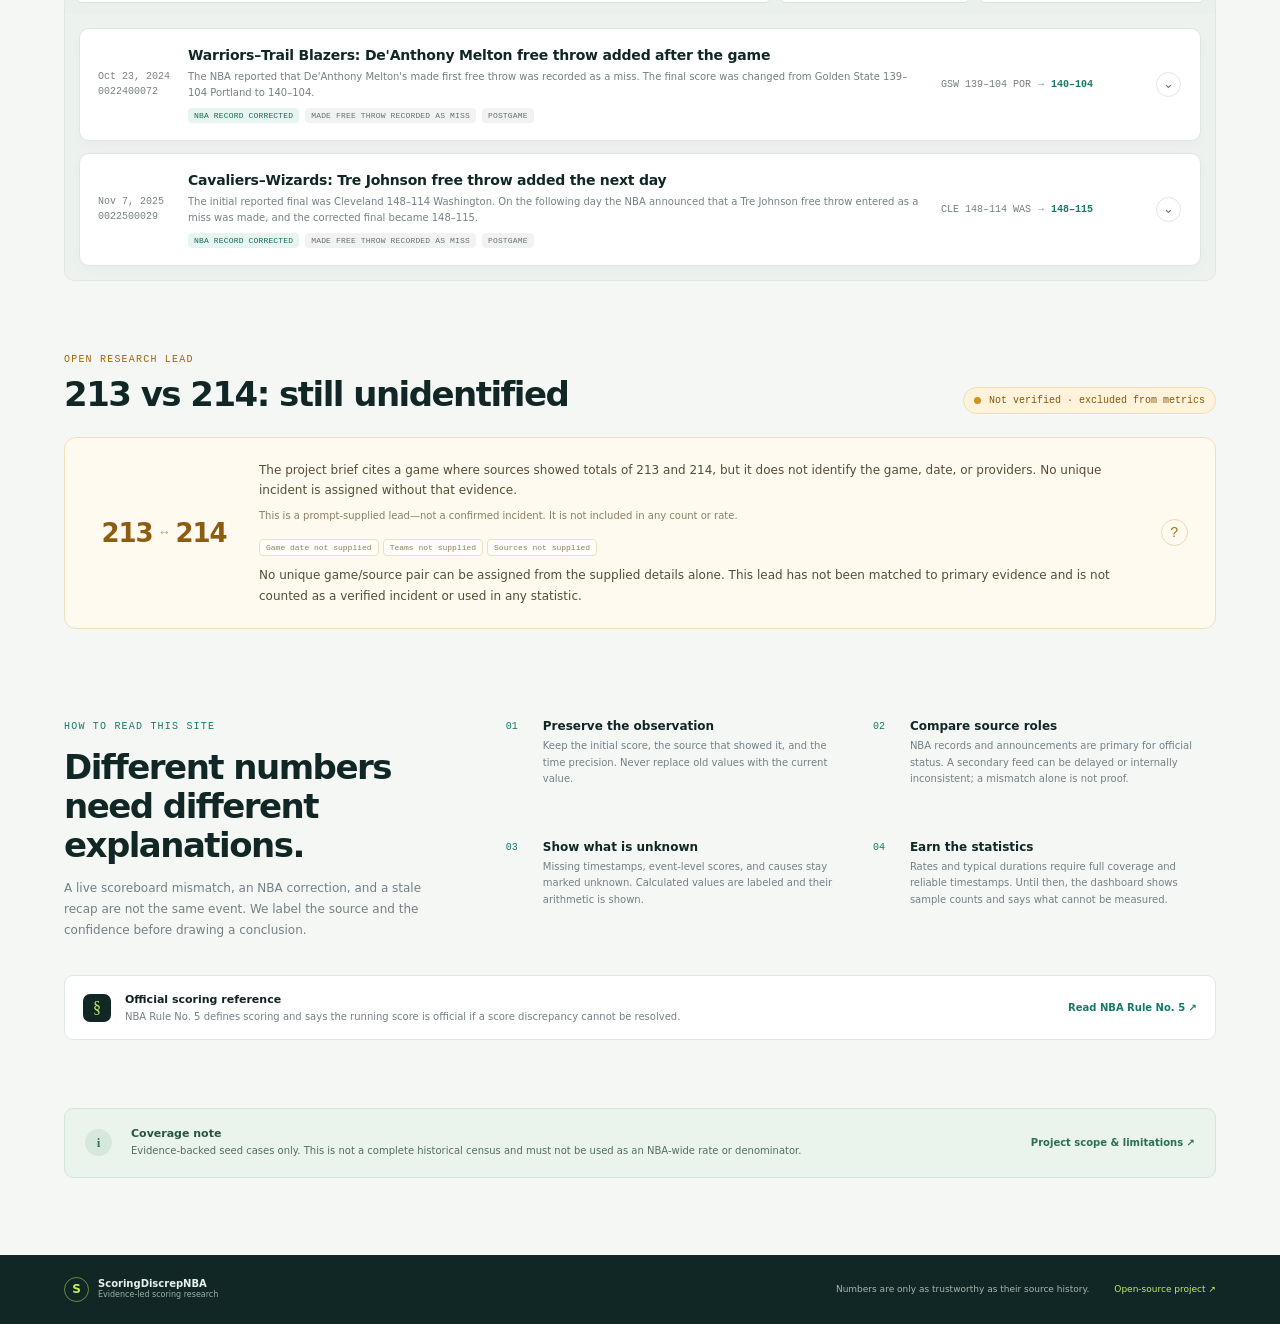
==== commit ff891e69: "Merge latest main and preserve historical research Co-authored-by: arena-agent <297053741+arena-agen" ====
--- a/index.html
+++ b/index.html
@@ -20,6 +20,7 @@
       <nav class="primary-nav" aria-label="Main navigation">
         <a href="#monitor">Live monitor</a>
         <a href="#cases">Research ledger</a>
+        <a href="docs/index.html">Historical catalog</a>
         <a href="#method">Method &amp; limits</a>
       </nav>
       <a class="header-link" href="https://github.com/buffedlizard55-lab/ScoringDiscrepNBA" target="_blank" rel="noopener noreferrer">
@@ -194,7 +195,7 @@
 
     <section class="section limits-section" aria-labelledby="limits-title">
       <div class="limits-icon" aria-hidden="true">i</div>
-      <div><h2 id="limits-title">Coverage note</h2><p id="coverageNote">This is an initial evidence-backed sample, not a comprehensive historical database. Do not interpret the current count as the number of scoring corrections in NBA history.</p></div>
+      <div><h2 id="limits-title">Coverage note</h2><p id="coverageNote">This is an initial evidence-backed sample, not a comprehensive historical database. Do not interpret the current count as the number of scoring corrections in NBA history. <a href="docs/index.html">Browse the preserved historical catalog.</a></p></div>
       <a href="README.md">Project scope &amp; limitations <span aria-hidden="true">↗</span></a>
     </section>
   </main>
@@ -207,6 +208,6 @@
     </div>
   </footer>
 
-  <noscript><div class="noscript-notice">JavaScript is needed to load the linked research records and current monitor snapshot. The saved files remain available in the repository’s <a href="data/cases.json">case dataset</a> and <a href="data/live-feed.json">feed snapshot</a>.</div></noscript>
+  <noscript><div class="noscript-notice">JavaScript is needed to load the linked research records and current monitor snapshot. The saved files remain available in the repository’s <a href="data/reviewed-cases.json">reviewed case dataset</a> and <a href="data/live-feed.json">feed snapshot</a>.</div></noscript>
 </body>
 </html>
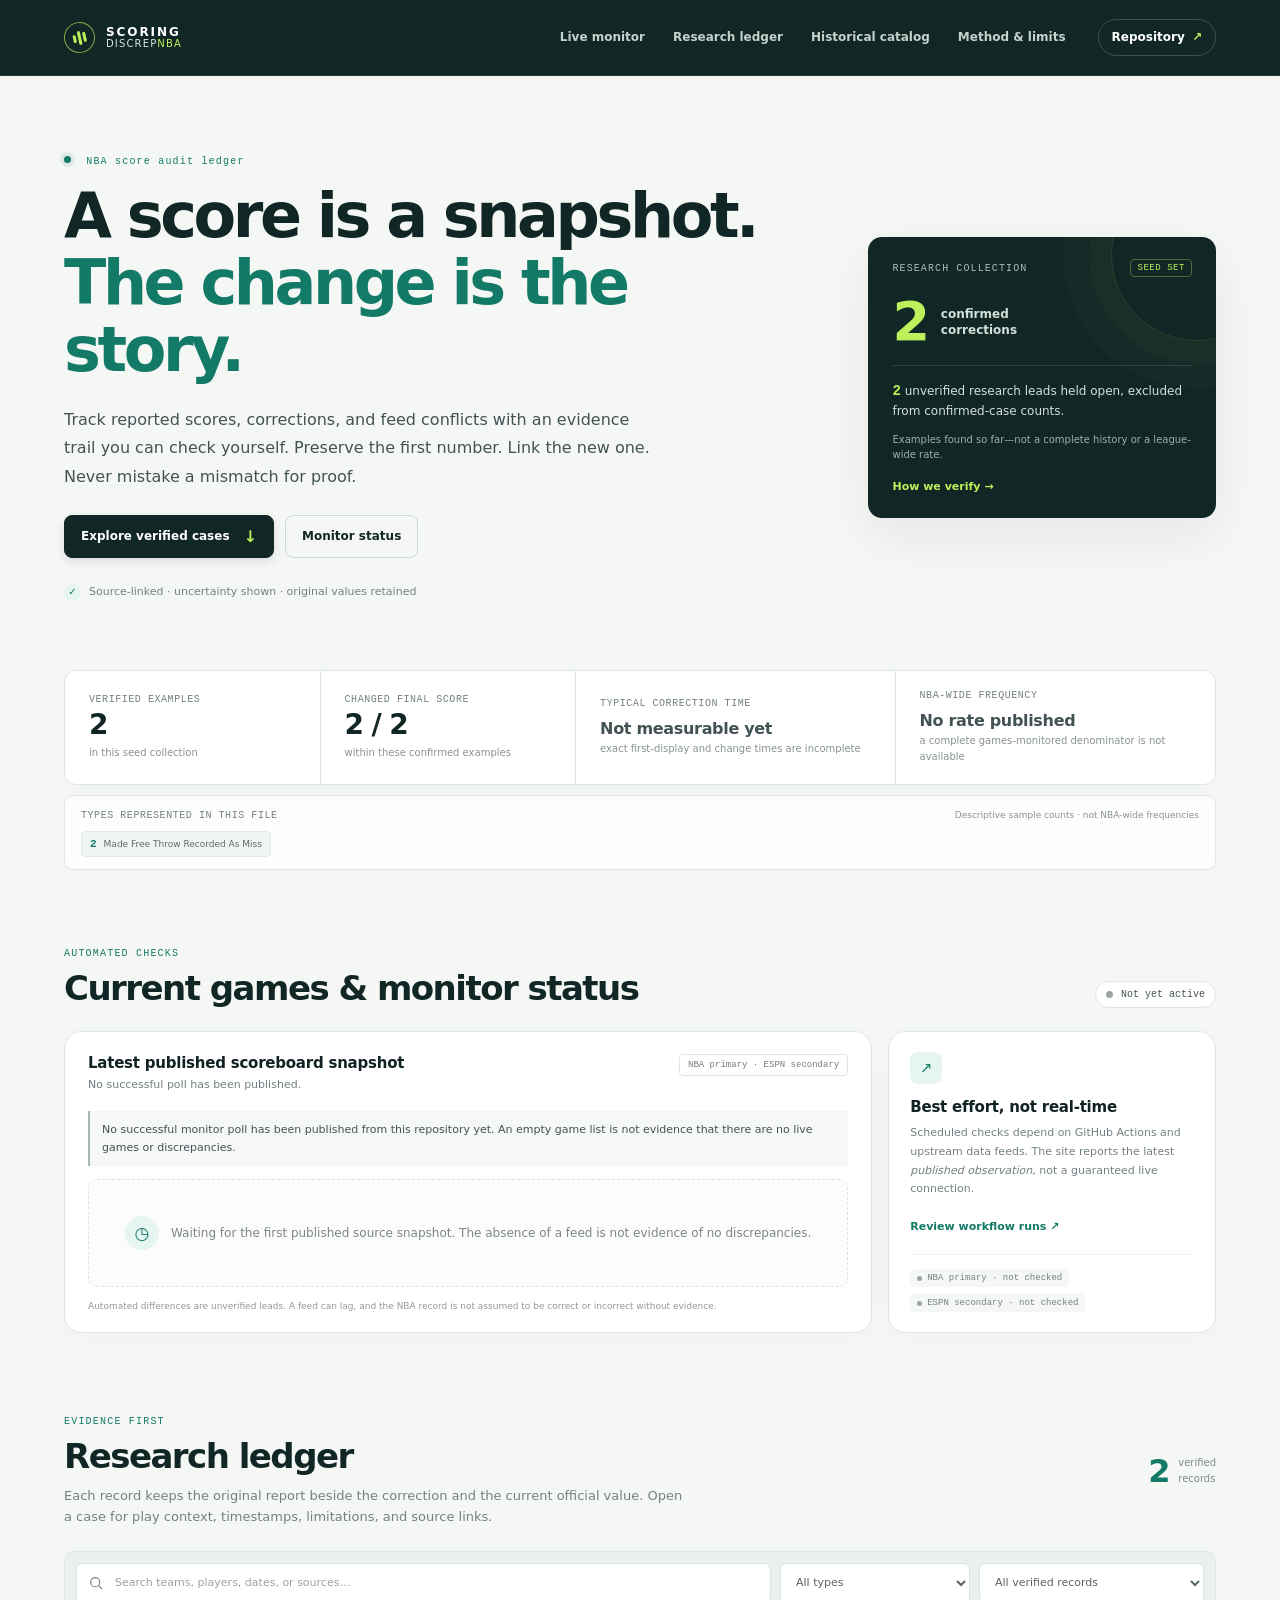
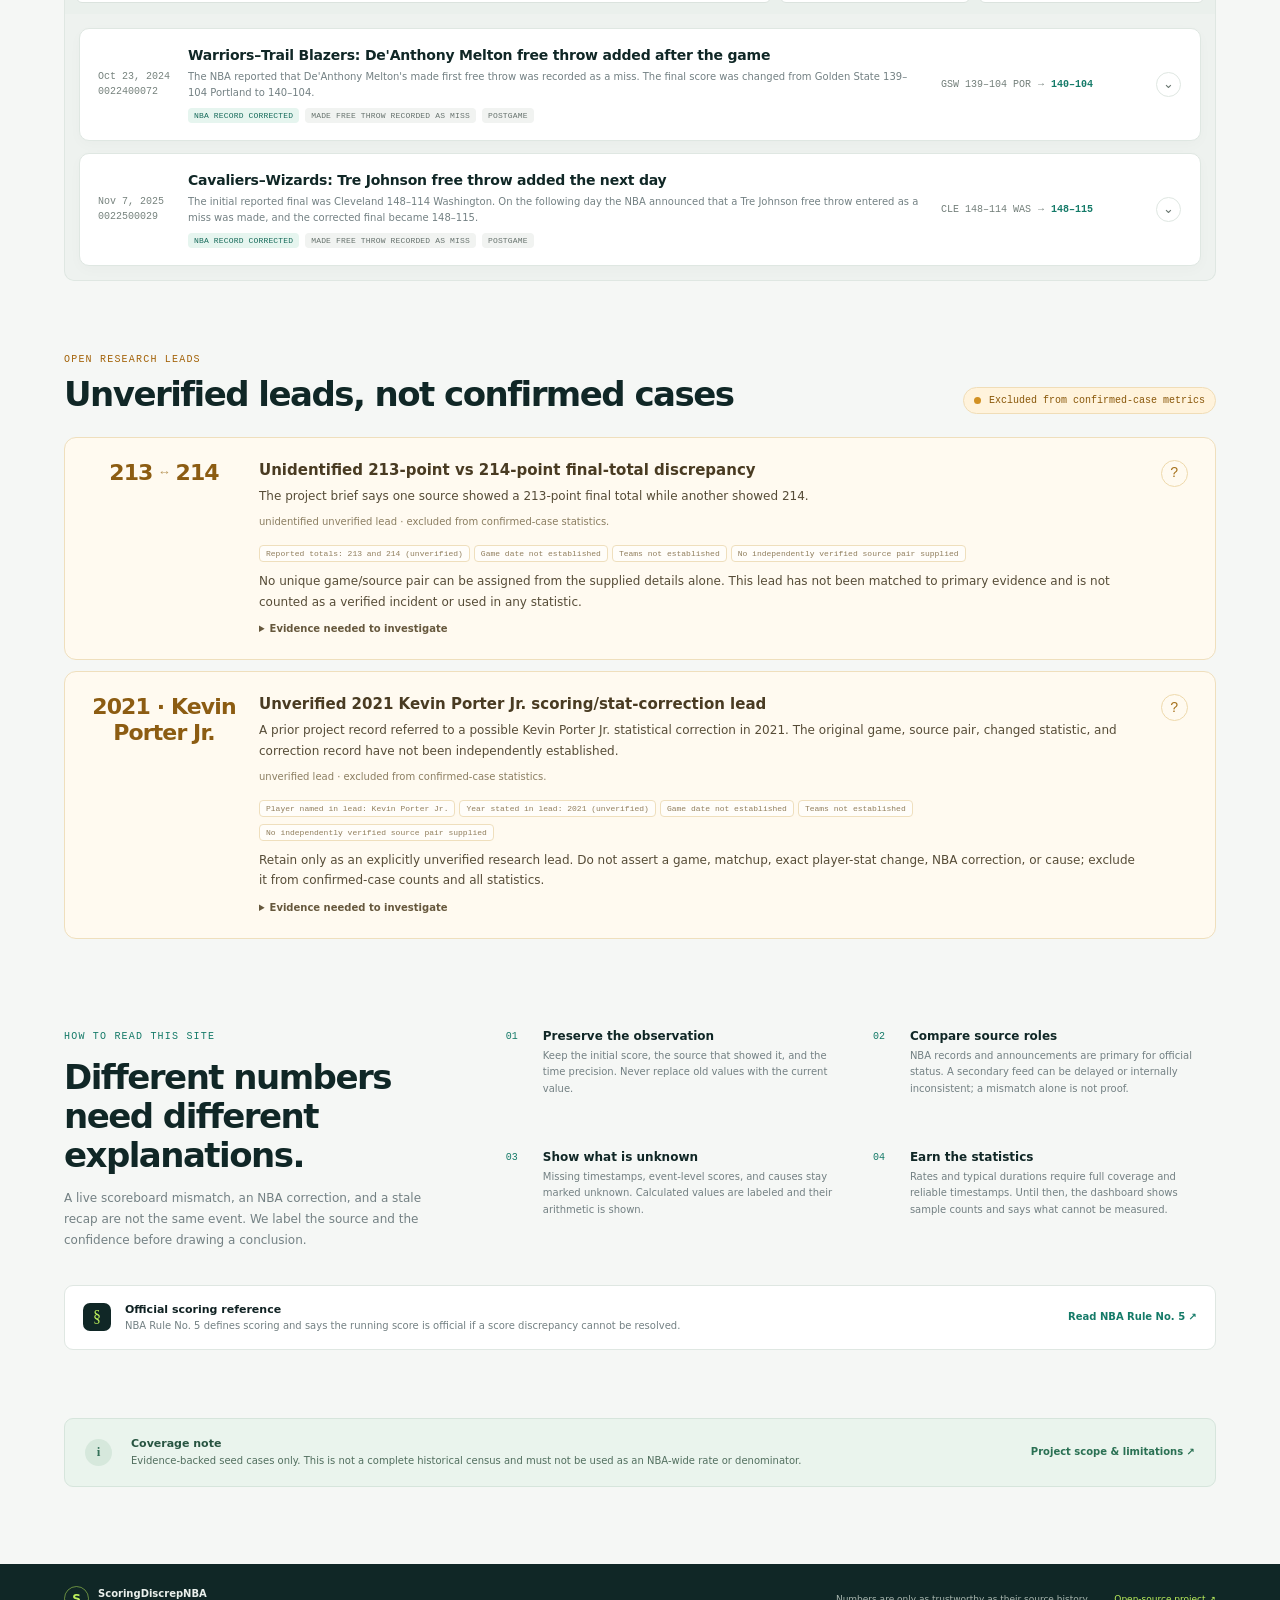
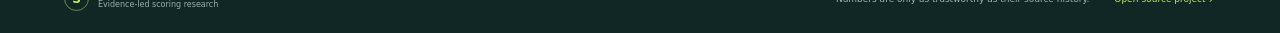
==== commit 6c786fab: "Integrate current monitor and audit source records Co-authored-by: arena-agent <297053741+arena-agen" ====
--- a/index.html
+++ b/index.html
@@ -48,7 +48,7 @@
         </div>
         <div class="hero-number-row"><strong id="heroVerifiedCount">—</strong><span>confirmed<br>corrections</span></div>
         <div class="hero-panel-rule"></div>
-        <p><strong id="heroOpenLeadCount">—</strong> unidentified lead held open, not counted as a case.</p>
+        <p><strong id="heroOpenLeadCount">—</strong> unverified research leads held open, excluded from confirmed-case counts.</p>
         <p class="panel-footnote">Examples found so far—not a complete history or a league-wide rate.</p>
         <a href="#method" class="text-link">How we verify <span aria-hidden="true">→</span></a>
       </aside>
@@ -154,15 +154,13 @@
     <section class="section lead-section" aria-labelledby="lead-title">
       <div class="section-heading">
         <div>
-          <p class="eyebrow eyebrow-amber">OPEN RESEARCH LEAD</p>
-          <h2 id="lead-title">213 vs 214: still unidentified</h2>
-        </div>
-        <span class="status-pill status-warning"><span class="status-light"></span> Not verified · excluded from metrics</span>
-      </div>
-      <div id="leadList" class="lead-card">
-        <div class="lead-number-pair"><span>213</span><i aria-hidden="true">↔</i><span>214</span></div>
-        <div class="lead-copy"><p>The project brief cites a game where sources showed totals of 213 and 214, but it does not identify the game, date, or providers. No unique incident is assigned without that evidence.</p><p class="muted-text">This is a prompt-supplied lead—not a confirmed incident. It is not included in any count or rate.</p><div id="leadDetails" class="lead-details"></div></div>
-        <span class="lead-mark" aria-hidden="true">?</span>
+          <p class="eyebrow eyebrow-amber">OPEN RESEARCH LEADS</p>
+          <h2 id="lead-title">Unverified leads, not confirmed cases</h2>
+        </div>
+        <span class="status-pill status-warning"><span class="status-light"></span> Excluded from confirmed-case metrics</span>
+      </div>
+      <div id="leadList" class="lead-list" aria-live="polite">
+        <div class="empty-state"><span class="empty-state-mark" aria-hidden="true">?</span><p>Loading explicitly unverified research leads…</p></div>
       </div>
     </section>
 
@@ -208,6 +206,6 @@
     </div>
   </footer>
 
-  <noscript><div class="noscript-notice">JavaScript is needed to load the linked research records and current monitor snapshot. The saved files remain available in the repository’s <a href="data/reviewed-cases.json">reviewed case dataset</a> and <a href="data/live-feed.json">feed snapshot</a>.</div></noscript>
+  <noscript><div class="noscript-notice">JavaScript is needed to load the linked research records and current monitor snapshot. The saved files remain available in the repository’s <a href="data/reviewed-cases.json">reviewed case dataset</a>, <a href="data/leads.json">unverified leads</a>, and <a href="data/live-feed.json">feed snapshot</a>.</div></noscript>
 </body>
 </html>
--- a/assets/styles.css
+++ b/assets/styles.css
@@ -245,15 +245,24 @@
 
 .lead-section { padding-top: 71px; }
 .eyebrow-amber { color: var(--amber); }
-.lead-card { display: grid; grid-template-columns: 150px minmax(0,1fr) 30px; gap: 20px; align-items: center; padding: 22px 24px; background: #fffaf0; border: 1px solid #efdfbd; border-radius: 12px; }
-.lead-number-pair { display: flex; align-items: center; justify-content: center; gap: 8px; font: 700 26px var(--display); color: #8c5c12; letter-spacing: -.04em; }
+.lead-list { display: grid; gap: 11px; }
+.lead-card { display: grid; grid-template-columns: 150px minmax(0,1fr) 30px; gap: 20px; align-items: start; padding: 22px 24px; background: #fffaf0; border: 1px solid #efdfbd; border-radius: 12px; }
+.lead-number-pair { display: flex; align-items: center; justify-content: center; gap: 8px; font: 700 22px/1.2 var(--display); color: #8c5c12; letter-spacing: -.04em; text-align: center; overflow-wrap: anywhere; }
 .lead-number-pair i { font-style: normal; font: 13px var(--mono); color: #bb9a60; }
 .lead-copy p { margin: 0; color: #564c37; font-size: 12px; line-height: 1.7; }
+.lead-title { margin: 0 0 6px; color: #493b22; font: 700 15px/1.35 var(--display); }
 .lead-copy .muted-text { margin-top: 7px; color: #8b7e61; font-size: 10px; }
 .lead-mark { display: grid; place-items: center; border: 1px solid #eed9ac; width: 27px; height: 27px; border-radius: 50%; color: #a5701a; font: 500 14px var(--mono); }
 .lead-details { margin-top: 9px; }
 .lead-details span { display: inline-block; margin: 3px 4px 0 0; padding: 3px 6px; border-radius: 4px; border: 1px solid #efdfbd; color: #907e5d; background: rgba(255,255,255,.6); font: 8px var(--mono); }
 .lead-next { margin-top: 8px !important; }
+.lead-evidence { margin-top: 9px; color: #66583d; font-size: 10px; }
+.lead-evidence summary { cursor: pointer; font-weight: 600; }
+.lead-evidence ul { margin: 7px 0 0; padding-left: 18px; line-height: 1.6; }
+.impact-note { margin: 6px 0 0; color: #65736c; font-size: 9px; line-height: 1.5; }
+.player-point-positions { margin-top: 5px; }
+.player-point-positions p { margin: 3px 0; color: #65736c; font-size: 9px; line-height: 1.45; }
+.player-point-positions strong { display: inline; font-size: inherit; }
 
 .method-section { display: grid; grid-template-columns: minmax(220px, .72fr) minmax(0, 1.35fr); column-gap: 63px; row-gap: 28px; padding-top: 90px; }
 .method-intro h2 { font-size: clamp(27px, 3vw, 34px); }
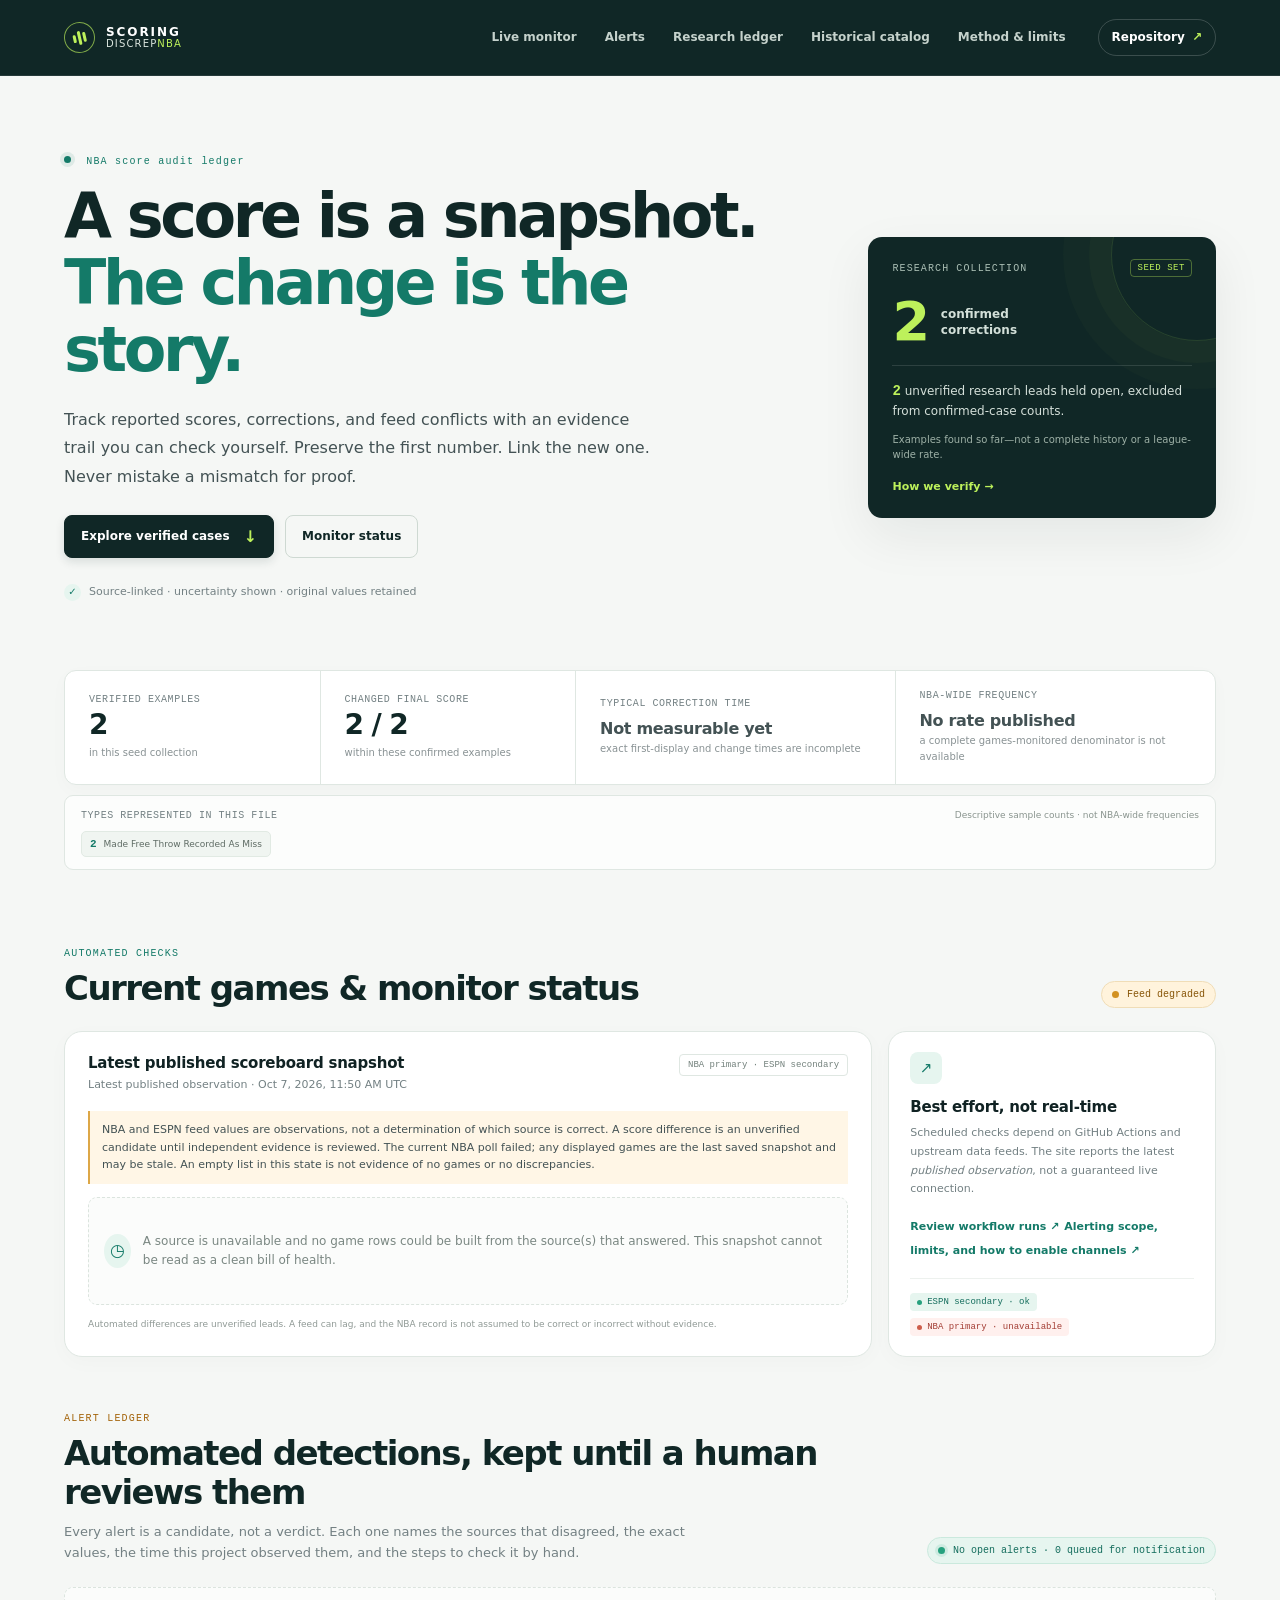
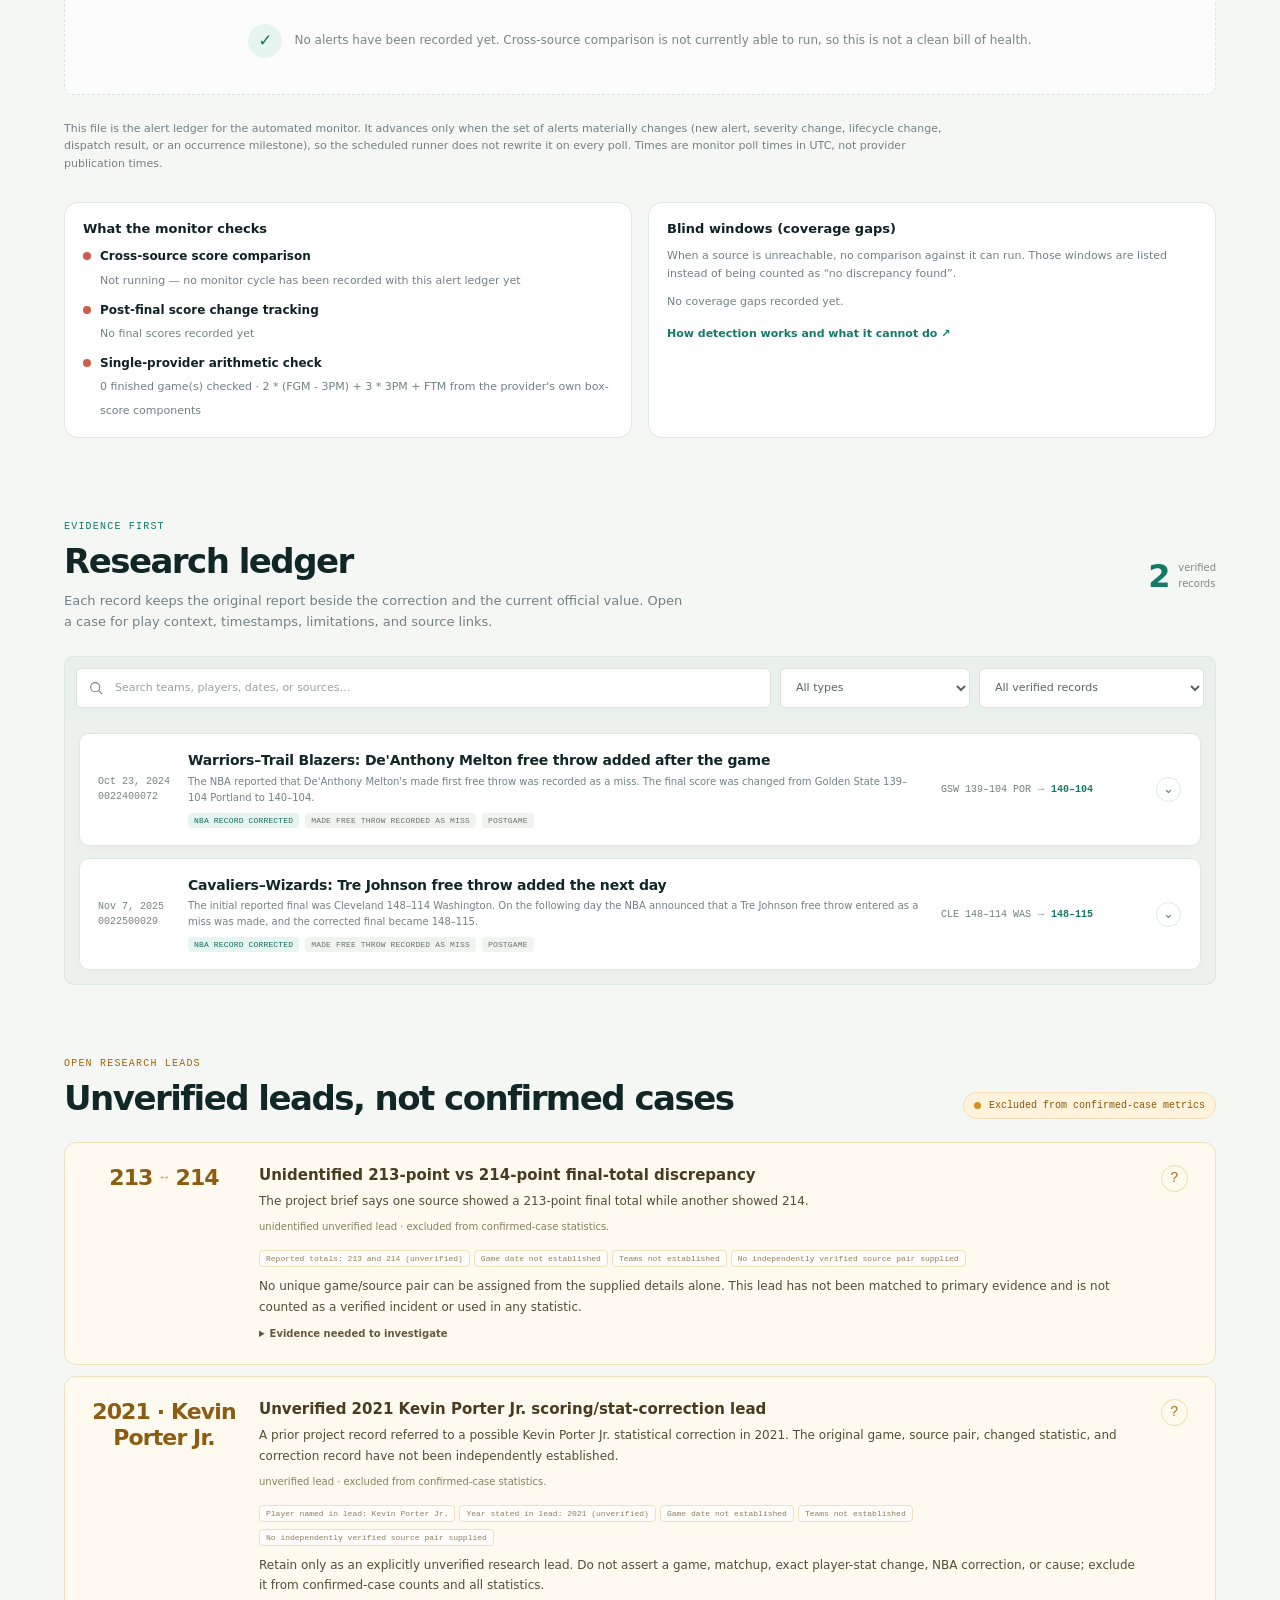
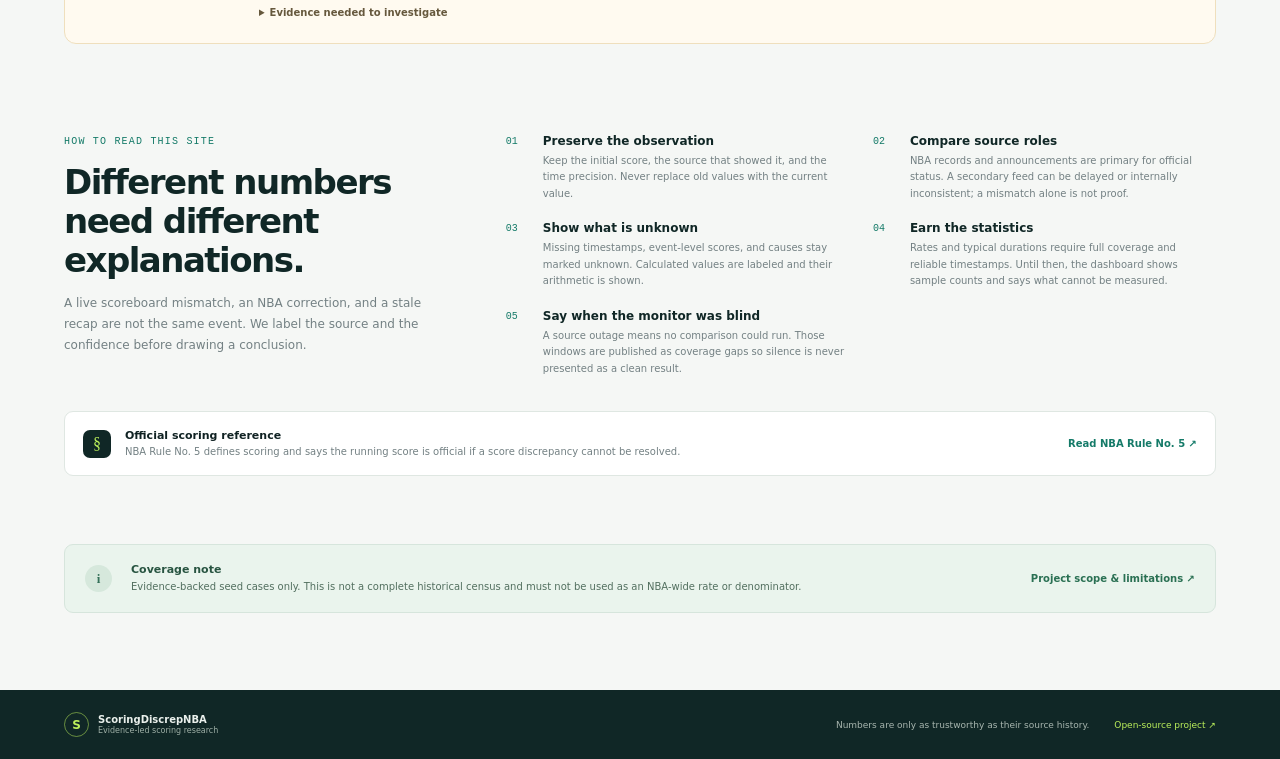
==== commit 381cae4f: "Add alert detection + notification system, and stop going blind when the primary feed fails Detectio" ====
--- a/index.html
+++ b/index.html
@@ -19,6 +19,7 @@
       </a>
       <nav class="primary-nav" aria-label="Main navigation">
         <a href="#monitor">Live monitor</a>
+        <a href="#alerts">Alerts</a>
         <a href="#cases">Research ledger</a>
         <a href="docs/index.html">Historical catalog</a>
         <a href="#method">Method &amp; limits</a>
@@ -109,12 +110,39 @@
           <h3>Best effort, not real-time</h3>
           <p>Scheduled checks depend on GitHub Actions and upstream data feeds. The site reports the latest <em>published observation</em>, not a guaranteed live connection.</p>
           <a class="text-link" href="https://github.com/buffedlizard55-lab/ScoringDiscrepNBA/actions" target="_blank" rel="noopener noreferrer">Review workflow runs <span aria-hidden="true">↗</span></a>
+          <a class="text-link" href="ALERTING.md">Alerting scope, limits, and how to enable channels <span aria-hidden="true">↗</span></a>
           <div class="source-health" id="sourceHealth" aria-label="Source health"></div>
         </aside>
       </div>
       <div id="investigationsPanel" class="investigations-panel" hidden>
         <div class="investigations-header"><span class="investigation-indicator"></span><strong id="investigationsTitle">Investigation ledger</strong><span class="muted-text">Automated records · closure does not confirm the cause</span></div>
         <div id="investigationsList"></div>
+      </div>
+    </section>
+
+    <section class="section alerts-section" id="alerts" aria-labelledby="alerts-title">
+      <div class="section-heading">
+        <div>
+          <p class="eyebrow eyebrow-amber">ALERT LEDGER</p>
+          <h2 id="alerts-title">Automated detections, kept until a human reviews them</h2>
+          <p class="section-deck">Every alert is a candidate, not a verdict. Each one names the sources that disagreed, the exact values, the time this project observed them, and the steps to check it by hand.</p>
+        </div>
+        <span id="alertSummary" class="status-pill status-neutral"><span class="status-light"></span> Loading alerts…</span>
+      </div>
+      <div id="alertsList" class="alerts-list" aria-live="polite">
+        <div class="empty-state"><span class="empty-state-mark" aria-hidden="true">◷</span><p>Loading the alert ledger…</p></div>
+      </div>
+      <div class="detector-grid">
+        <div class="detector-card">
+          <h3>What the monitor checks</h3>
+          <div id="detectorStatus" class="detector-status"><p class="muted-text">Loading detector status…</p></div>
+        </div>
+        <div class="detector-card">
+          <h3>Blind windows (coverage gaps)</h3>
+          <p class="muted-text">When a source is unreachable, no comparison against it can run. Those windows are listed instead of being counted as “no discrepancy found”.</p>
+          <div id="coverageGaps" class="coverage-gaps"><p class="muted-text">No coverage gaps recorded yet.</p></div>
+          <a class="text-link" href="ALERTING.md">How detection works and what it cannot do <span aria-hidden="true">↗</span></a>
+        </div>
       </div>
     </section>
 
@@ -183,6 +211,9 @@
         <article class="method-step">
           <span class="step-index">04</span><div><h3>Earn the statistics</h3><p>Rates and typical durations require full coverage and reliable timestamps. Until then, the dashboard shows sample counts and says what cannot be measured.</p></div>
         </article>
+        <article class="method-step">
+          <span class="step-index">05</span><div><h3>Say when the monitor was blind</h3><p>A source outage means no comparison could run. Those windows are published as coverage gaps so silence is never presented as a clean result.</p></div>
+        </article>
       </div>
       <div class="rule-reference">
         <span class="rule-icon" aria-hidden="true">§</span>
@@ -206,6 +237,6 @@
     </div>
   </footer>
 
-  <noscript><div class="noscript-notice">JavaScript is needed to load the linked research records and current monitor snapshot. The saved files remain available in the repository’s <a href="data/reviewed-cases.json">reviewed case dataset</a>, <a href="data/leads.json">unverified leads</a>, and <a href="data/live-feed.json">feed snapshot</a>.</div></noscript>
+  <noscript><div class="noscript-notice">JavaScript is needed to load the linked research records and current monitor snapshot. The saved files remain available in the repository’s <a href="data/reviewed-cases.json">reviewed case dataset</a>, <a href="data/leads.json">unverified leads</a>, <a href="data/live-feed.json">feed snapshot</a>, and <a href="data/alerts.json">alert ledger</a>.</div></noscript>
 </body>
 </html>
--- a/assets/styles.css
+++ b/assets/styles.css
@@ -393,3 +393,45 @@
 .investigation-status { align-self: flex-start; }
 .investigation-status.status-resolved { color: #557263 !important; }
 .investigation-row.investigation-resolved { opacity: .88; }
+
+/* Alert ledger ---------------------------------------------------------- */
+.alerts-section { padding-top: 54px; }
+.alerts-list { display: grid; gap: 14px; margin-top: 22px; }
+.alert-card { background: var(--surface); border: 1px solid var(--line); border-left: 4px solid #9ba5a1; border-radius: 14px; padding: 18px 20px; box-shadow: var(--shadow); }
+.alert-card.alert-critical { border-left-color: #c0473c; }
+.alert-card.alert-high { border-left-color: #d29122; }
+.alert-card.alert-medium { border-left-color: #9a8a3a; }
+.alert-card.alert-resolved { opacity: .84; border-left-color: #7fa48c; }
+.alert-card h3 { margin: 8px 0 6px; font-size: 16px; letter-spacing: -.01em; }
+.alert-card p { margin: 0 0 8px; color: var(--ink-soft); font-size: 13px; }
+.alert-card-head { display: flex; flex-wrap: wrap; gap: 8px; align-items: center; }
+.alert-severity, .alert-state, .alert-type, .alert-matchup { font: 9px var(--mono); text-transform: uppercase; letter-spacing: .09em; padding: 4px 8px; border-radius: 999px; }
+.alert-severity { background: #fff0ee; color: #a33d34; }
+.alert-critical .alert-severity { background: #fbe3e0; color: #952f24; }
+.alert-state { background: #eef3f0; color: #4d6157; }
+.alert-type, .alert-matchup { background: #f4f7f5; color: var(--muted); }
+.alert-times { font: 10px var(--mono); color: var(--muted) !important; }
+.alert-evidence { margin: 6px 0 10px; padding-left: 18px; font-size: 12px; color: var(--ink-soft); }
+.alert-evidence a { color: var(--teal); }
+.alert-arithmetic, .alert-steps { margin: 8px 0; font-size: 12px; }
+.alert-arithmetic summary, .alert-steps summary { cursor: pointer; font-weight: 700; color: var(--ink); }
+.alert-arithmetic .game-table { font-size: 11px; margin-top: 8px; }
+.alert-resolution { background: #eef7f1; border-radius: 8px; padding: 8px 10px; font-size: 12px; }
+.alert-dispatch { font: 10px var(--mono); color: var(--muted) !important; }
+.alert-disclaimer { border-top: 1px dashed var(--line); padding-top: 8px; font-size: 11px !important; color: var(--muted) !important; }
+.alert-id { font: 9px var(--mono); color: #93a09b !important; }
+.alerts-footnote { font-size: 11px; color: var(--muted); max-width: 900px; }
+.detector-grid { display: grid; grid-template-columns: repeat(auto-fit, minmax(280px, 1fr)); gap: 16px; margin-top: 18px; }
+.detector-card { background: var(--surface); border: 1px solid var(--line); border-radius: 14px; padding: 16px 18px; }
+.detector-card h3 { margin: 0 0 8px; font-size: 13px; }
+.detector-status { display: grid; gap: 10px; }
+.detector-row { display: flex; gap: 9px; align-items: flex-start; }
+.detector-row strong { display: block; font-size: 12px; }
+.detector-row span { font-size: 11px; color: var(--muted); }
+.detector-light { width: 8px; height: 8px; border-radius: 50%; margin-top: 5px; background: #c2cbc7; flex: 0 0 auto; }
+.detector-light.ok { background: #26a17e; box-shadow: 0 0 0 3px rgba(38,161,126,.14); }
+.detector-light.off { background: #ce5d4b; }
+.coverage-gaps { display: grid; gap: 8px; margin: 6px 0 10px; }
+.coverage-gap { background: #fff8ec; border: 1px solid #f0ddb7; border-radius: 8px; padding: 8px 10px; display: grid; gap: 2px; }
+.coverage-gap strong { font-size: 11px; }
+.coverage-gap span { font-size: 10px; color: var(--muted); }
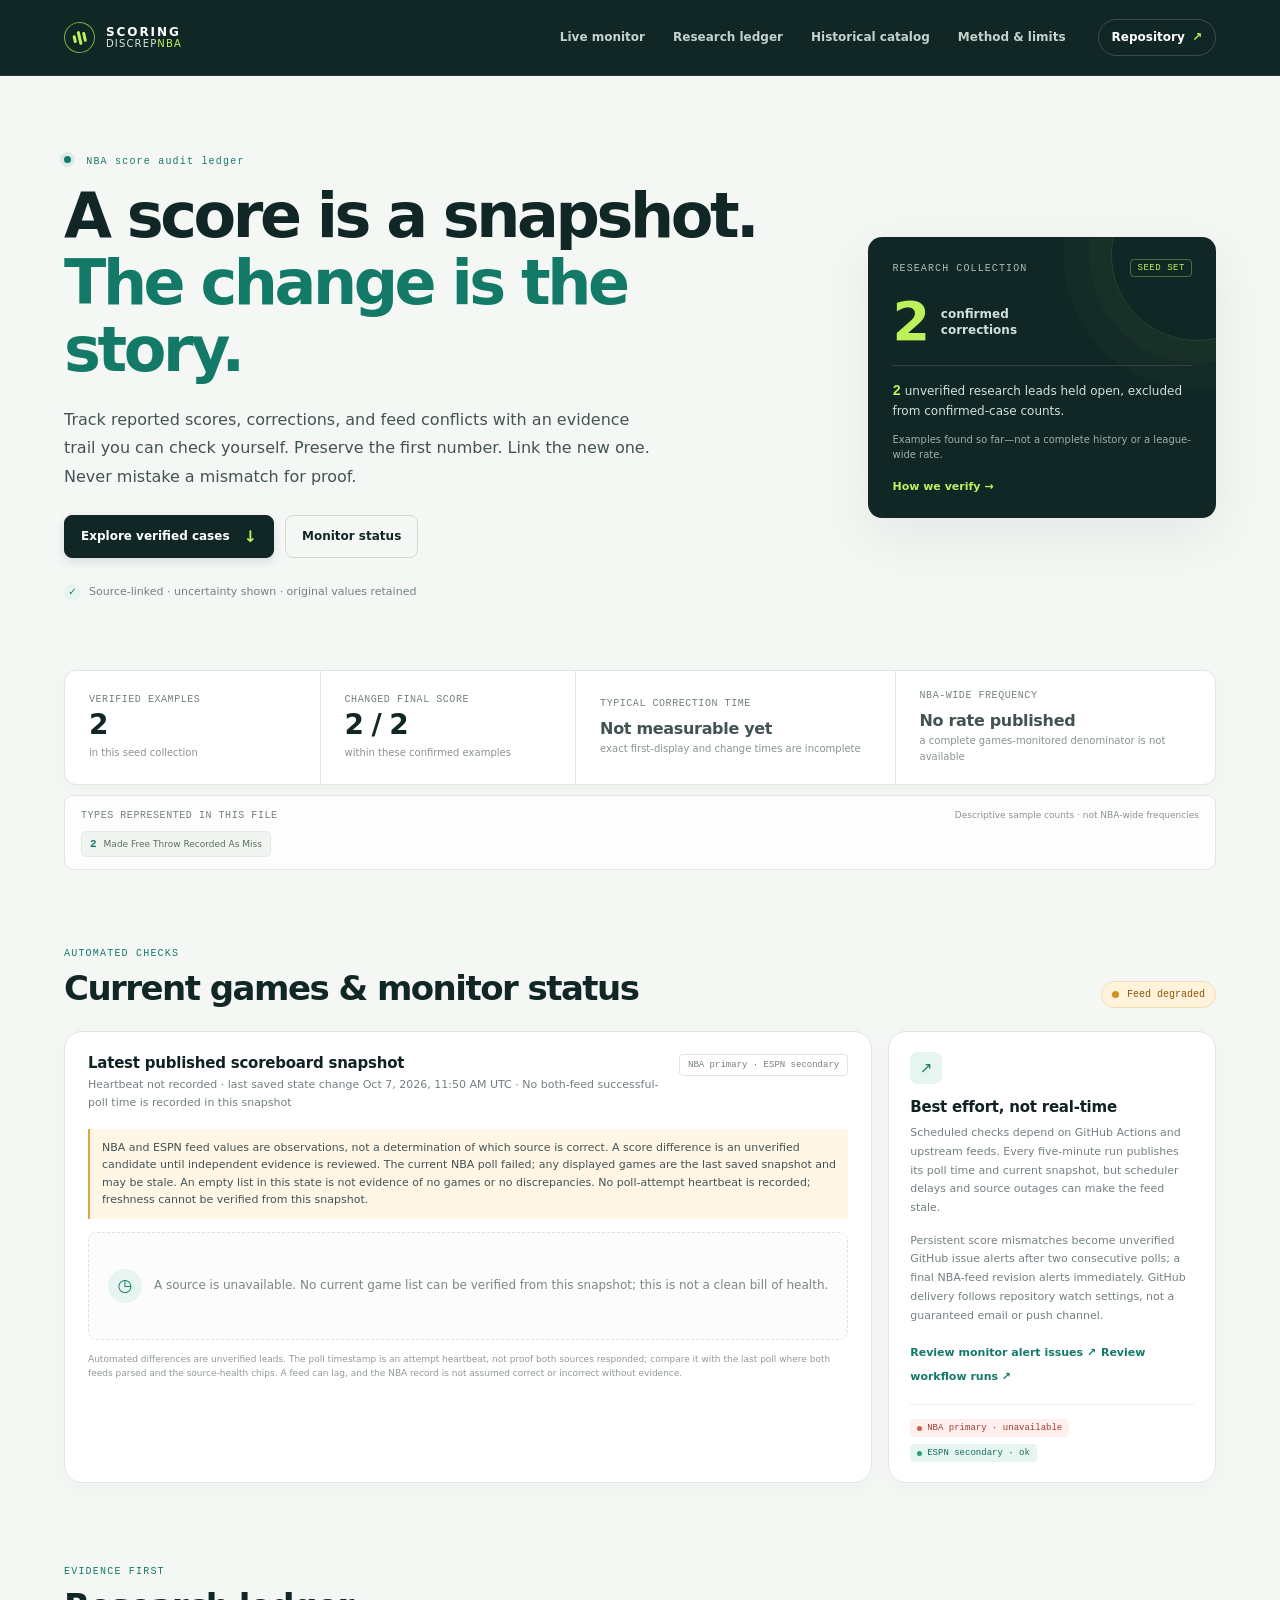
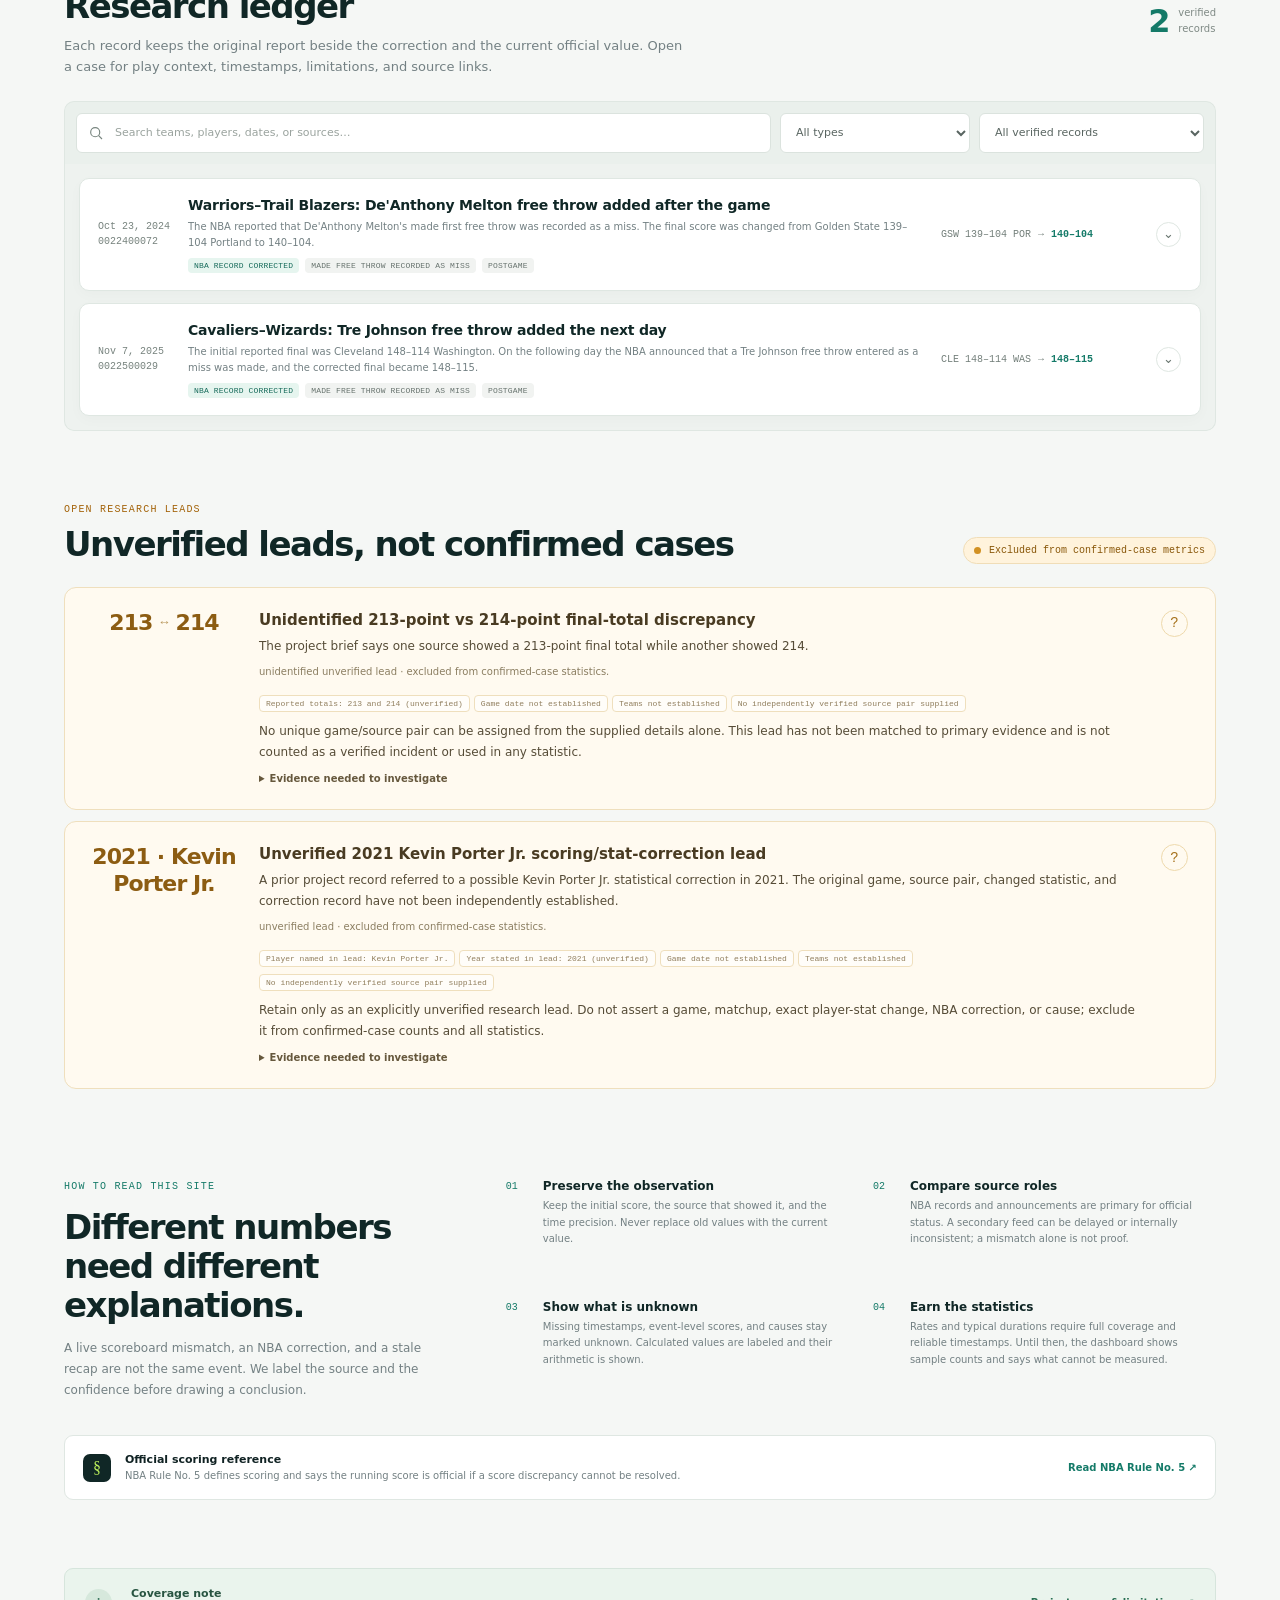
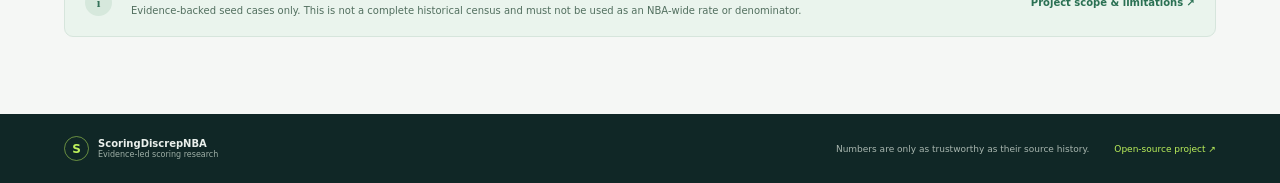
==== commit 22eb68d8: "Add deduplicated GitHub issue alerts and poll freshness Co-authored-by: arena-agent <297053741+arena" ====
--- a/index.html
+++ b/index.html
@@ -19,7 +19,6 @@
       </a>
       <nav class="primary-nav" aria-label="Main navigation">
         <a href="#monitor">Live monitor</a>
-        <a href="#alerts">Alerts</a>
         <a href="#cases">Research ledger</a>
         <a href="docs/index.html">Historical catalog</a>
         <a href="#method">Method &amp; limits</a>
@@ -95,7 +94,7 @@
           <div class="card-heading-row">
             <div>
               <h3>Latest published scoreboard snapshot</h3>
-              <p id="feedTimestamp" class="muted-text">No successful poll has been published.</p>
+              <p id="feedTimestamp" class="muted-text">No poll-attempt or paired-feed timestamp is recorded.</p>
             </div>
             <span class="source-label">NBA primary · ESPN secondary</span>
           </div>
@@ -103,46 +102,21 @@
           <div id="currentGames" class="current-games" aria-live="polite">
             <div class="empty-state"><span class="empty-state-mark" aria-hidden="true">◷</span><p>Waiting for the first published source snapshot.</p></div>
           </div>
-          <div class="feed-footnote">Automated differences are unverified leads. A feed can lag, and the NBA record is not assumed to be correct or incorrect without evidence.</div>
+          <div class="feed-footnote">Automated differences are unverified leads. The poll timestamp is an attempt heartbeat, not proof both sources responded; compare it with the last poll where both feeds parsed and the source-health chips. A feed can lag, and the NBA record is not assumed correct or incorrect without evidence.</div>
         </div>
         <aside class="monitor-side-card">
           <div class="side-icon" aria-hidden="true">↗</div>
           <h3>Best effort, not real-time</h3>
-          <p>Scheduled checks depend on GitHub Actions and upstream data feeds. The site reports the latest <em>published observation</em>, not a guaranteed live connection.</p>
+          <p>Scheduled checks depend on GitHub Actions and upstream feeds. Every five-minute run publishes its poll time and current snapshot, but scheduler delays and source outages can make the feed stale.</p>
+          <p>Persistent score mismatches become unverified GitHub issue alerts after two consecutive polls; a final NBA-feed revision alerts immediately. GitHub delivery follows repository watch settings, not a guaranteed email or push channel.</p>
+          <a class="text-link" href="https://github.com/buffedlizard55-lab/ScoringDiscrepNBA/issues?q=is%3Aissue+in%3Atitle+SDNBAALERT" target="_blank" rel="noopener noreferrer">Review monitor alert issues <span aria-hidden="true">↗</span></a>
           <a class="text-link" href="https://github.com/buffedlizard55-lab/ScoringDiscrepNBA/actions" target="_blank" rel="noopener noreferrer">Review workflow runs <span aria-hidden="true">↗</span></a>
-          <a class="text-link" href="ALERTING.md">Alerting scope, limits, and how to enable channels <span aria-hidden="true">↗</span></a>
           <div class="source-health" id="sourceHealth" aria-label="Source health"></div>
         </aside>
       </div>
       <div id="investigationsPanel" class="investigations-panel" hidden>
         <div class="investigations-header"><span class="investigation-indicator"></span><strong id="investigationsTitle">Investigation ledger</strong><span class="muted-text">Automated records · closure does not confirm the cause</span></div>
         <div id="investigationsList"></div>
-      </div>
-    </section>
-
-    <section class="section alerts-section" id="alerts" aria-labelledby="alerts-title">
-      <div class="section-heading">
-        <div>
-          <p class="eyebrow eyebrow-amber">ALERT LEDGER</p>
-          <h2 id="alerts-title">Automated detections, kept until a human reviews them</h2>
-          <p class="section-deck">Every alert is a candidate, not a verdict. Each one names the sources that disagreed, the exact values, the time this project observed them, and the steps to check it by hand.</p>
-        </div>
-        <span id="alertSummary" class="status-pill status-neutral"><span class="status-light"></span> Loading alerts…</span>
-      </div>
-      <div id="alertsList" class="alerts-list" aria-live="polite">
-        <div class="empty-state"><span class="empty-state-mark" aria-hidden="true">◷</span><p>Loading the alert ledger…</p></div>
-      </div>
-      <div class="detector-grid">
-        <div class="detector-card">
-          <h3>What the monitor checks</h3>
-          <div id="detectorStatus" class="detector-status"><p class="muted-text">Loading detector status…</p></div>
-        </div>
-        <div class="detector-card">
-          <h3>Blind windows (coverage gaps)</h3>
-          <p class="muted-text">When a source is unreachable, no comparison against it can run. Those windows are listed instead of being counted as “no discrepancy found”.</p>
-          <div id="coverageGaps" class="coverage-gaps"><p class="muted-text">No coverage gaps recorded yet.</p></div>
-          <a class="text-link" href="ALERTING.md">How detection works and what it cannot do <span aria-hidden="true">↗</span></a>
-        </div>
       </div>
     </section>
 
@@ -211,9 +185,6 @@
         <article class="method-step">
           <span class="step-index">04</span><div><h3>Earn the statistics</h3><p>Rates and typical durations require full coverage and reliable timestamps. Until then, the dashboard shows sample counts and says what cannot be measured.</p></div>
         </article>
-        <article class="method-step">
-          <span class="step-index">05</span><div><h3>Say when the monitor was blind</h3><p>A source outage means no comparison could run. Those windows are published as coverage gaps so silence is never presented as a clean result.</p></div>
-        </article>
       </div>
       <div class="rule-reference">
         <span class="rule-icon" aria-hidden="true">§</span>
@@ -237,6 +208,6 @@
     </div>
   </footer>
 
-  <noscript><div class="noscript-notice">JavaScript is needed to load the linked research records and current monitor snapshot. The saved files remain available in the repository’s <a href="data/reviewed-cases.json">reviewed case dataset</a>, <a href="data/leads.json">unverified leads</a>, <a href="data/live-feed.json">feed snapshot</a>, and <a href="data/alerts.json">alert ledger</a>.</div></noscript>
+  <noscript><div class="noscript-notice">JavaScript is needed to load the linked research records and current monitor snapshot. The saved files remain available in the repository’s <a href="data/reviewed-cases.json">reviewed case dataset</a>, <a href="data/leads.json">unverified leads</a>, and <a href="data/live-feed.json">feed snapshot</a>.</div></noscript>
 </body>
 </html>
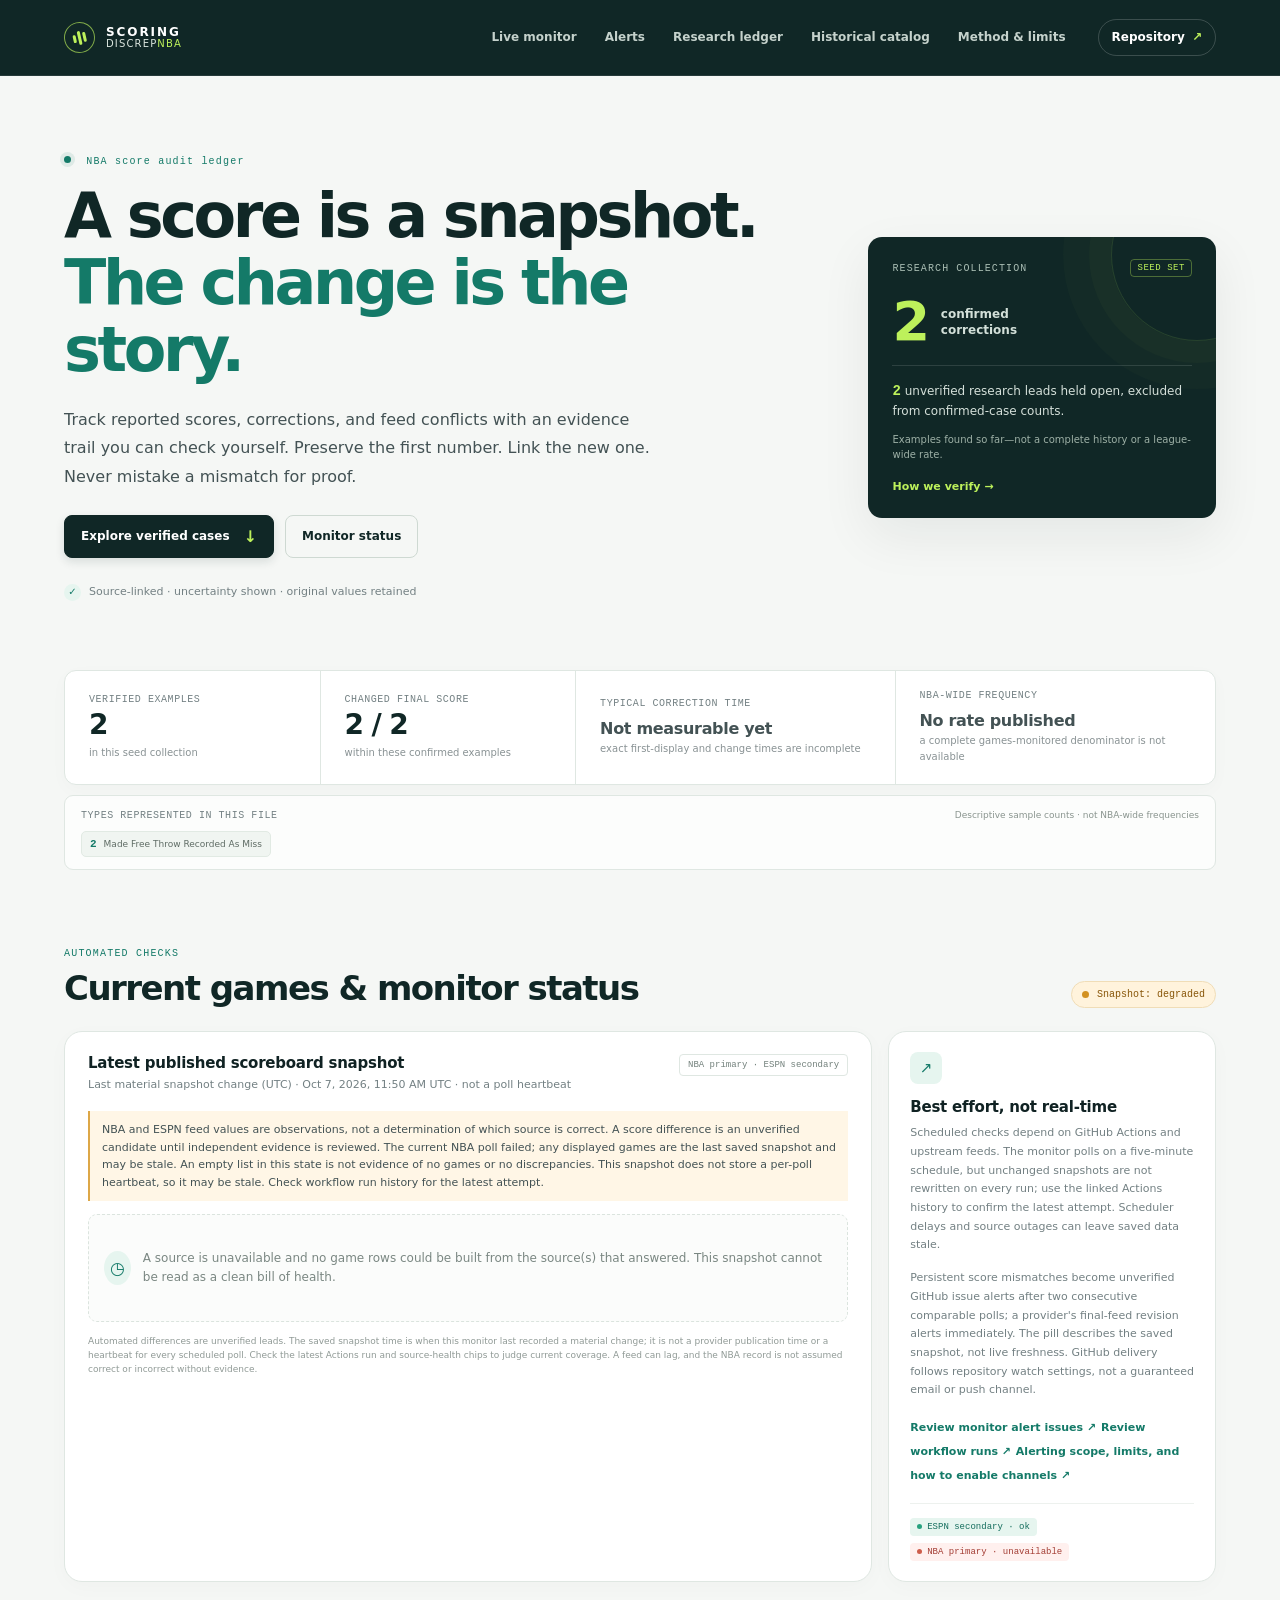
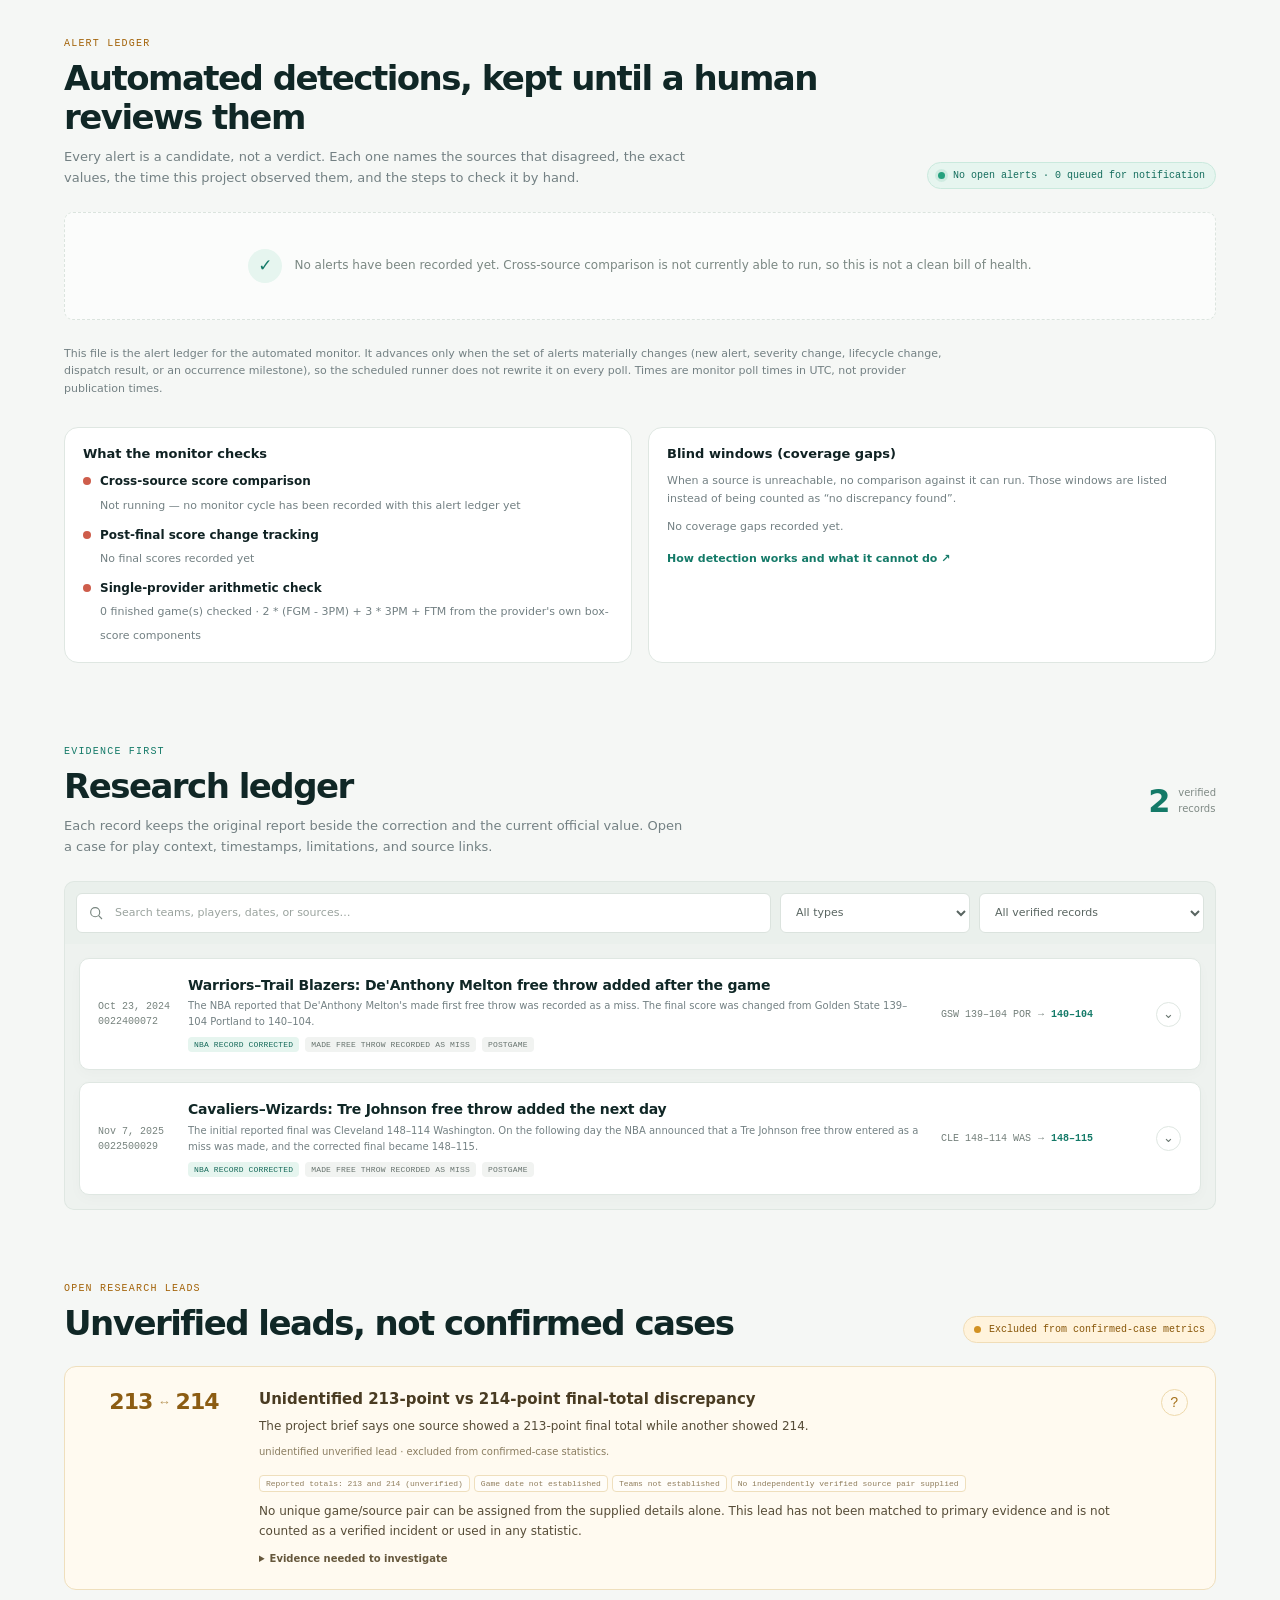
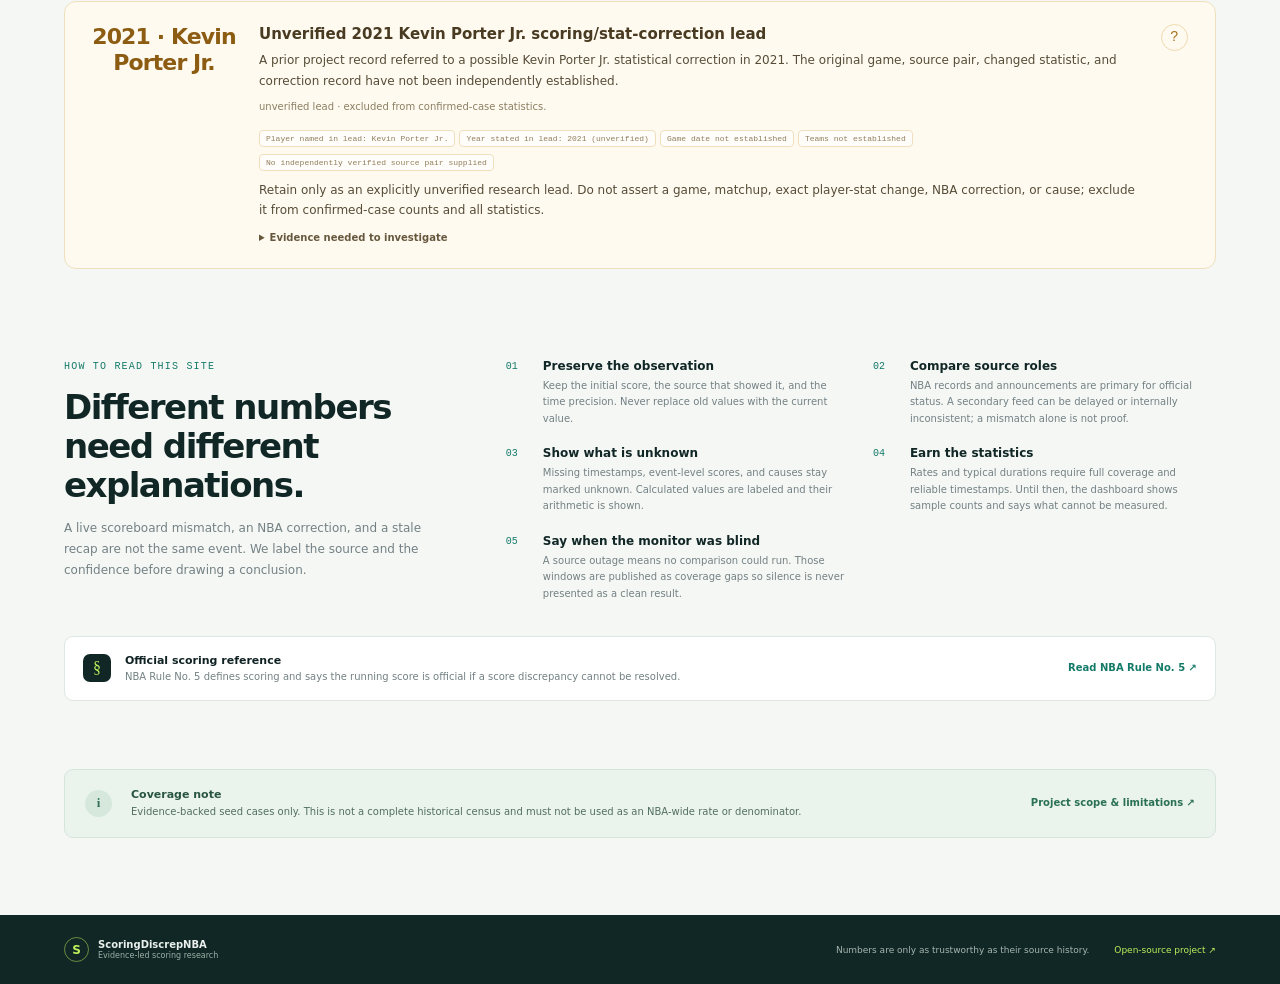
==== commit b54d01f4: "Merge origin/main and harden alert delivery Co-authored-by: arena-agent <297053741+arena-agent@users" ====
--- a/index.html
+++ b/index.html
@@ -19,6 +19,7 @@
       </a>
       <nav class="primary-nav" aria-label="Main navigation">
         <a href="#monitor">Live monitor</a>
+        <a href="#alerts">Alerts</a>
         <a href="#cases">Research ledger</a>
         <a href="docs/index.html">Historical catalog</a>
         <a href="#method">Method &amp; limits</a>
@@ -94,7 +95,7 @@
           <div class="card-heading-row">
             <div>
               <h3>Latest published scoreboard snapshot</h3>
-              <p id="feedTimestamp" class="muted-text">No poll-attempt or paired-feed timestamp is recorded.</p>
+              <p id="feedTimestamp" class="muted-text">No saved material-snapshot timestamp is recorded.</p>
             </div>
             <span class="source-label">NBA primary · ESPN secondary</span>
           </div>
@@ -102,21 +103,48 @@
           <div id="currentGames" class="current-games" aria-live="polite">
             <div class="empty-state"><span class="empty-state-mark" aria-hidden="true">◷</span><p>Waiting for the first published source snapshot.</p></div>
           </div>
-          <div class="feed-footnote">Automated differences are unverified leads. The poll timestamp is an attempt heartbeat, not proof both sources responded; compare it with the last poll where both feeds parsed and the source-health chips. A feed can lag, and the NBA record is not assumed correct or incorrect without evidence.</div>
+          <div class="feed-footnote">Automated differences are unverified leads. The saved snapshot time is when this monitor last recorded a material change; it is not a provider publication time or a heartbeat for every scheduled poll. Check the latest Actions run and source-health chips to judge current coverage. A feed can lag, and the NBA record is not assumed correct or incorrect without evidence.</div>
         </div>
         <aside class="monitor-side-card">
           <div class="side-icon" aria-hidden="true">↗</div>
           <h3>Best effort, not real-time</h3>
-          <p>Scheduled checks depend on GitHub Actions and upstream feeds. Every five-minute run publishes its poll time and current snapshot, but scheduler delays and source outages can make the feed stale.</p>
-          <p>Persistent score mismatches become unverified GitHub issue alerts after two consecutive polls; a final NBA-feed revision alerts immediately. GitHub delivery follows repository watch settings, not a guaranteed email or push channel.</p>
-          <a class="text-link" href="https://github.com/buffedlizard55-lab/ScoringDiscrepNBA/issues?q=is%3Aissue+in%3Atitle+SDNBAALERT" target="_blank" rel="noopener noreferrer">Review monitor alert issues <span aria-hidden="true">↗</span></a>
+          <p>Scheduled checks depend on GitHub Actions and upstream feeds. The monitor polls on a five-minute schedule, but unchanged snapshots are not rewritten on every run; use the linked Actions history to confirm the latest attempt. Scheduler delays and source outages can leave saved data stale.</p>
+          <p>Persistent score mismatches become unverified GitHub issue alerts after two consecutive comparable polls; a provider's final-feed revision alerts immediately. The pill describes the saved snapshot, not live freshness. GitHub delivery follows repository watch settings, not a guaranteed email or push channel.</p>
+          <a class="text-link" href="https://github.com/buffedlizard55-lab/ScoringDiscrepNBA/issues?q=is%3Aissue+in%3Atitle+score-alert" target="_blank" rel="noopener noreferrer">Review monitor alert issues <span aria-hidden="true">↗</span></a>
           <a class="text-link" href="https://github.com/buffedlizard55-lab/ScoringDiscrepNBA/actions" target="_blank" rel="noopener noreferrer">Review workflow runs <span aria-hidden="true">↗</span></a>
+          <a class="text-link" href="ALERTING.md">Alerting scope, limits, and how to enable channels <span aria-hidden="true">↗</span></a>
           <div class="source-health" id="sourceHealth" aria-label="Source health"></div>
         </aside>
       </div>
       <div id="investigationsPanel" class="investigations-panel" hidden>
         <div class="investigations-header"><span class="investigation-indicator"></span><strong id="investigationsTitle">Investigation ledger</strong><span class="muted-text">Automated records · closure does not confirm the cause</span></div>
         <div id="investigationsList"></div>
+      </div>
+    </section>
+
+    <section class="section alerts-section" id="alerts" aria-labelledby="alerts-title">
+      <div class="section-heading">
+        <div>
+          <p class="eyebrow eyebrow-amber">ALERT LEDGER</p>
+          <h2 id="alerts-title">Automated detections, kept until a human reviews them</h2>
+          <p class="section-deck">Every alert is a candidate, not a verdict. Each one names the sources that disagreed, the exact values, the time this project observed them, and the steps to check it by hand.</p>
+        </div>
+        <span id="alertSummary" class="status-pill status-neutral"><span class="status-light"></span> Loading alerts…</span>
+      </div>
+      <div id="alertsList" class="alerts-list" aria-live="polite">
+        <div class="empty-state"><span class="empty-state-mark" aria-hidden="true">◷</span><p>Loading the alert ledger…</p></div>
+      </div>
+      <div class="detector-grid">
+        <div class="detector-card">
+          <h3>What the monitor checks</h3>
+          <div id="detectorStatus" class="detector-status"><p class="muted-text">Loading detector status…</p></div>
+        </div>
+        <div class="detector-card">
+          <h3>Blind windows (coverage gaps)</h3>
+          <p class="muted-text">When a source is unreachable, no comparison against it can run. Those windows are listed instead of being counted as “no discrepancy found”.</p>
+          <div id="coverageGaps" class="coverage-gaps"><p class="muted-text">No coverage gaps recorded yet.</p></div>
+          <a class="text-link" href="ALERTING.md">How detection works and what it cannot do <span aria-hidden="true">↗</span></a>
+        </div>
       </div>
     </section>
 
@@ -185,6 +213,9 @@
         <article class="method-step">
           <span class="step-index">04</span><div><h3>Earn the statistics</h3><p>Rates and typical durations require full coverage and reliable timestamps. Until then, the dashboard shows sample counts and says what cannot be measured.</p></div>
         </article>
+        <article class="method-step">
+          <span class="step-index">05</span><div><h3>Say when the monitor was blind</h3><p>A source outage means no comparison could run. Those windows are published as coverage gaps so silence is never presented as a clean result.</p></div>
+        </article>
       </div>
       <div class="rule-reference">
         <span class="rule-icon" aria-hidden="true">§</span>
@@ -208,6 +239,6 @@
     </div>
   </footer>
 
-  <noscript><div class="noscript-notice">JavaScript is needed to load the linked research records and current monitor snapshot. The saved files remain available in the repository’s <a href="data/reviewed-cases.json">reviewed case dataset</a>, <a href="data/leads.json">unverified leads</a>, and <a href="data/live-feed.json">feed snapshot</a>.</div></noscript>
+  <noscript><div class="noscript-notice">JavaScript is needed to load the linked research records and current monitor snapshot. The saved files remain available in the repository’s <a href="data/reviewed-cases.json">reviewed case dataset</a>, <a href="data/leads.json">unverified leads</a>, <a href="data/live-feed.json">feed snapshot</a>, and <a href="data/alerts.json">alert ledger</a>.</div></noscript>
 </body>
 </html>
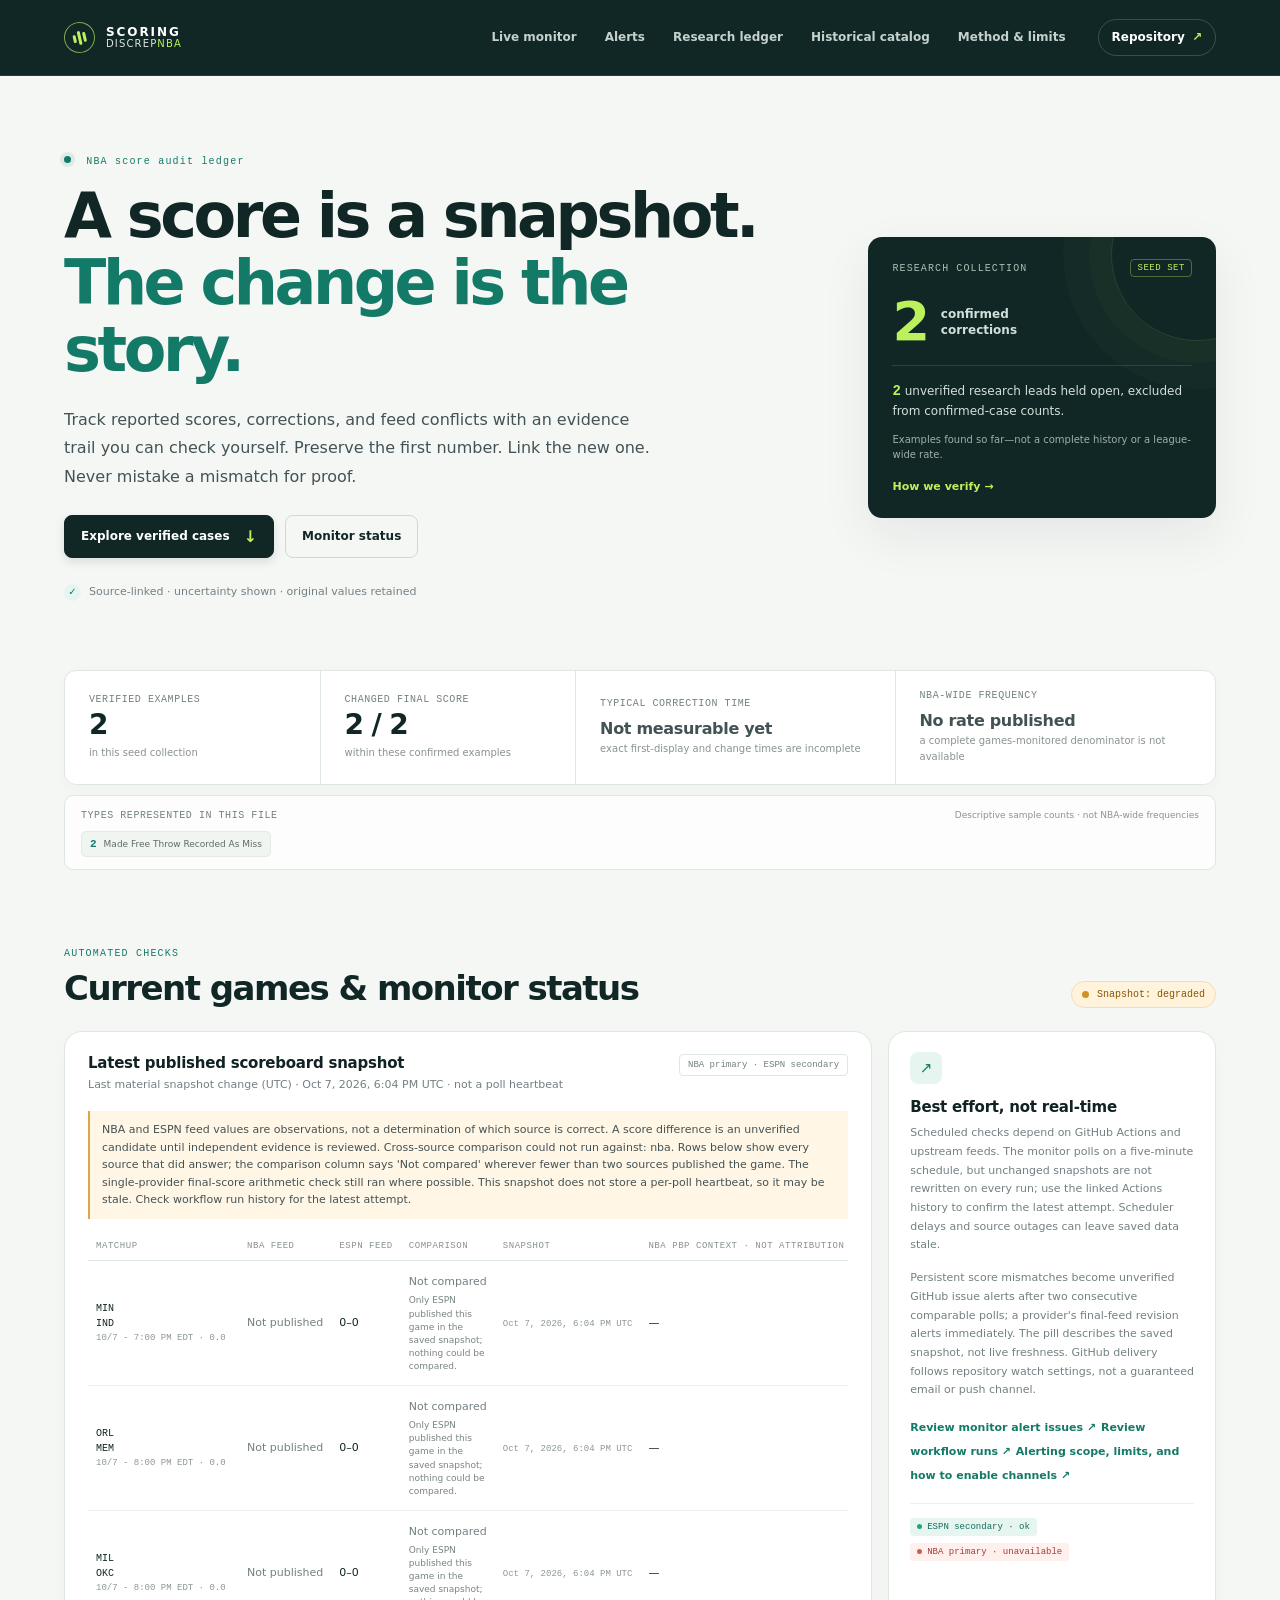
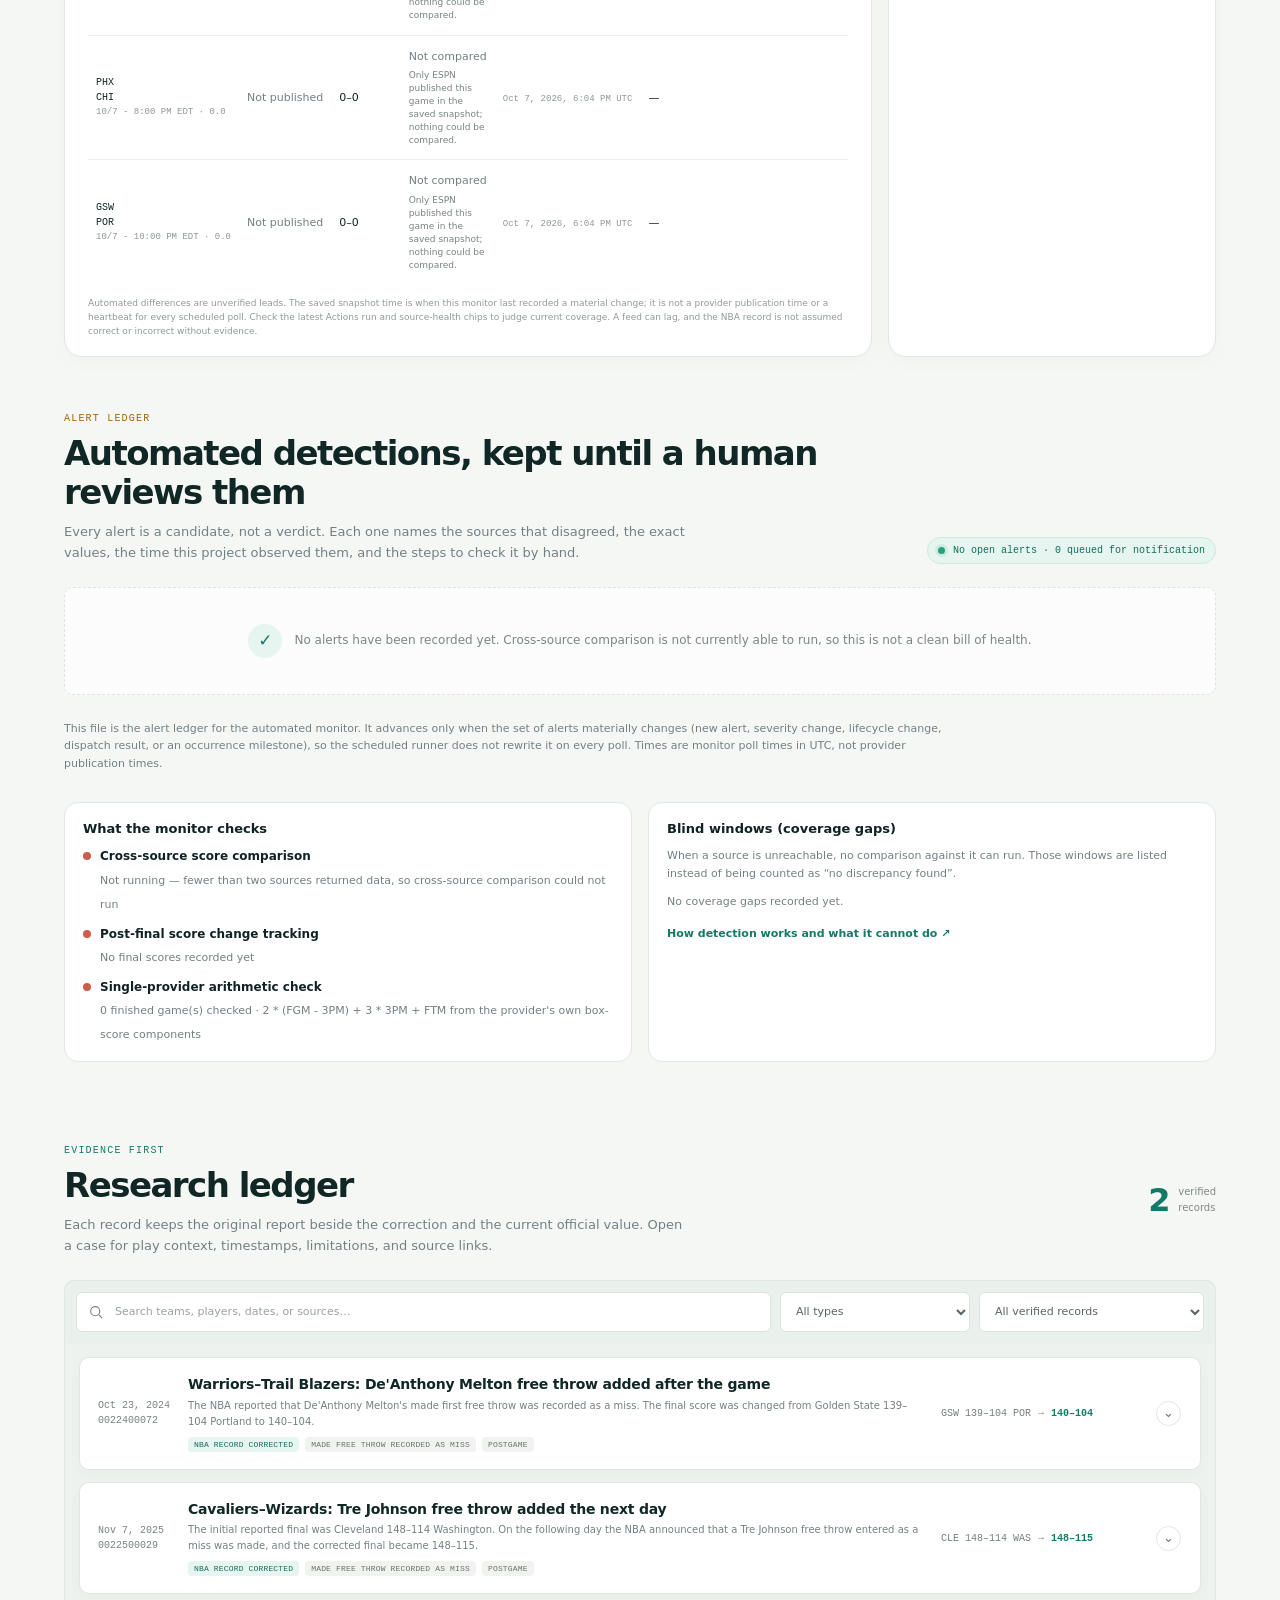
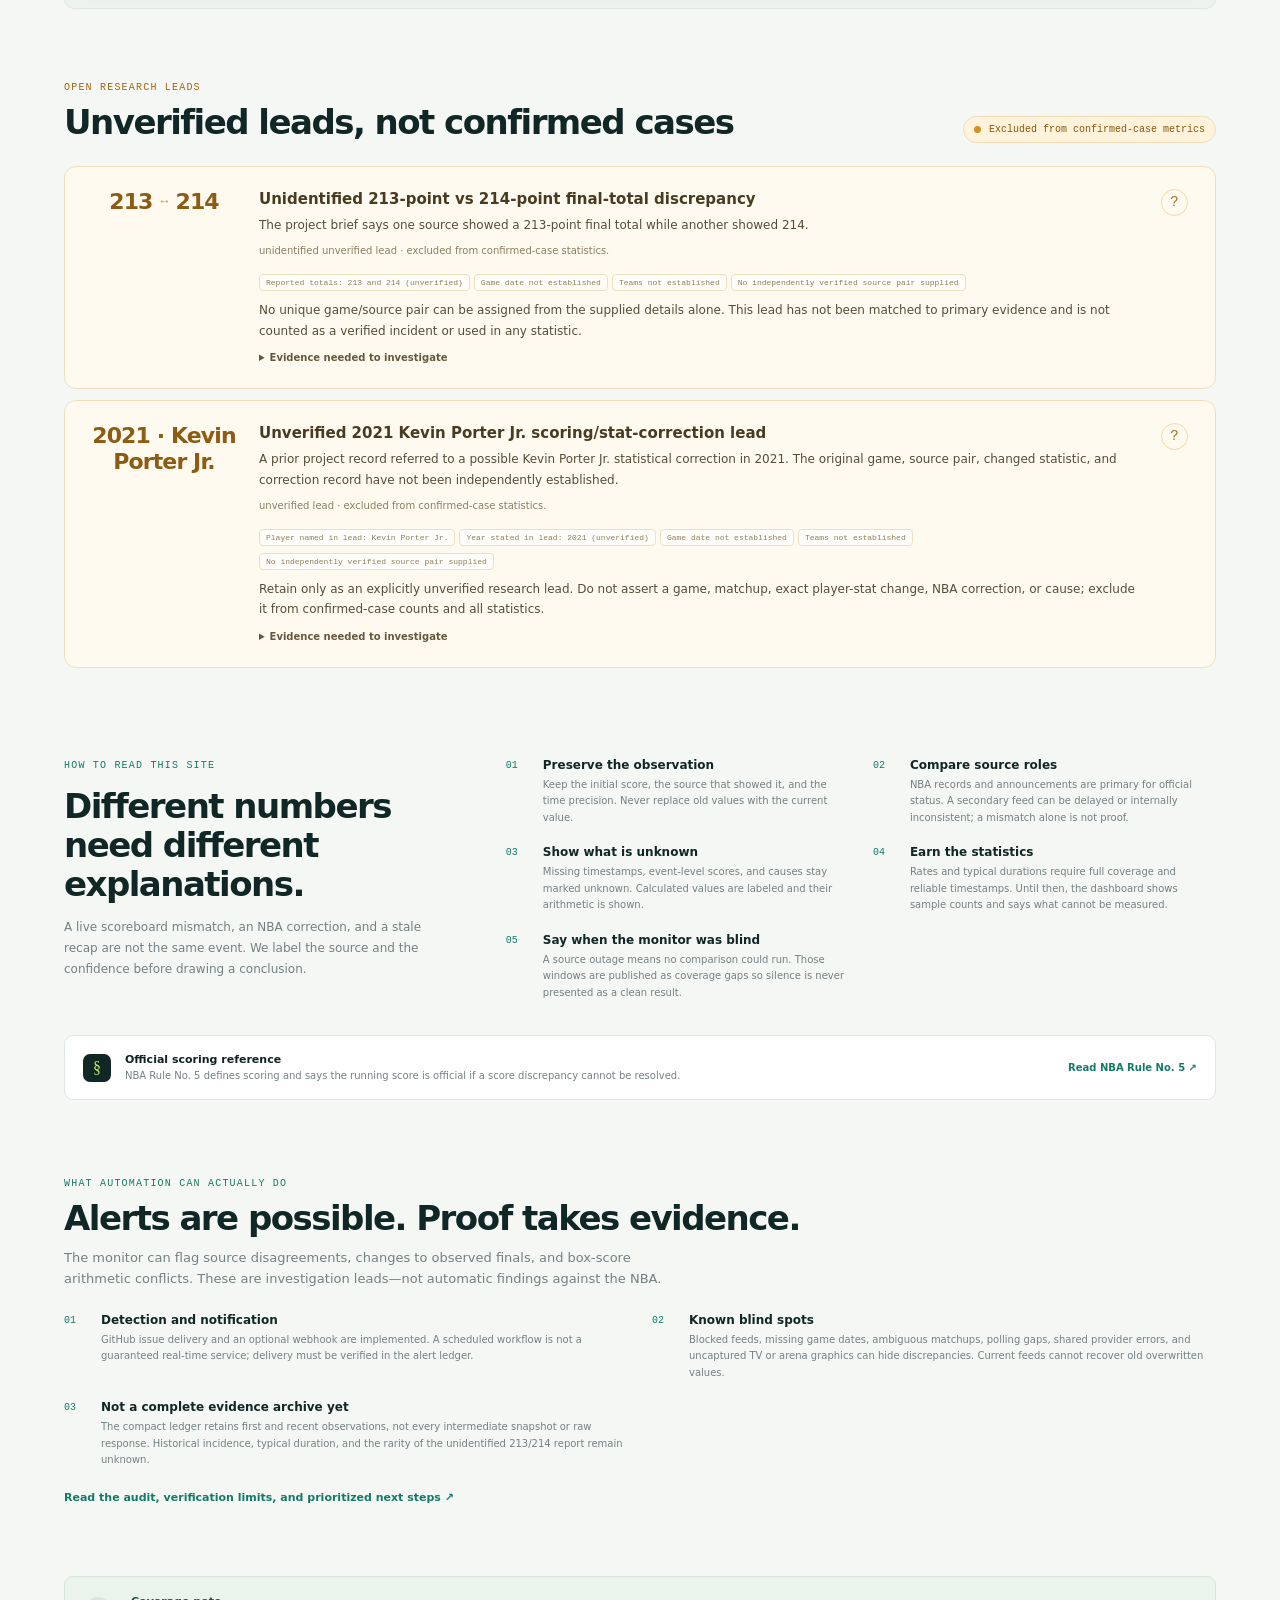
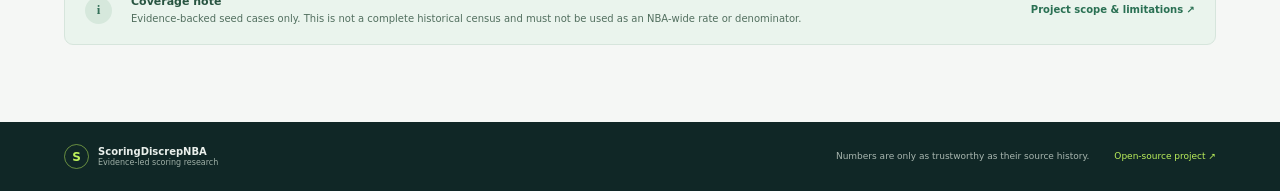
==== commit c6e7370a: "fix: prevent false score comparisons and document monitoring gaps Co-authored-by: arena-agent <29705" ====
--- a/index.html
+++ b/index.html
@@ -224,6 +224,20 @@
       </div>
     </section>
 
+    <section class="section" id="feasibility" aria-labelledby="feasibility-title">
+      <div class="section-heading"><div>
+        <p class="eyebrow">WHAT AUTOMATION CAN ACTUALLY DO</p>
+        <h2 id="feasibility-title">Alerts are possible. Proof takes evidence.</h2>
+        <p class="section-deck">The monitor can flag source disagreements, changes to observed finals, and box-score arithmetic conflicts. These are investigation leads—not automatic findings against the NBA.</p>
+      </div></div>
+      <div class="method-steps">
+        <article class="method-step"><span class="step-index">01</span><div><h3>Detection and notification</h3><p>GitHub issue delivery and an optional webhook are implemented. A scheduled workflow is not a guaranteed real-time service; delivery must be verified in the alert ledger.</p></div></article>
+        <article class="method-step"><span class="step-index">02</span><div><h3>Known blind spots</h3><p>Blocked feeds, missing game dates, ambiguous matchups, polling gaps, shared provider errors, and uncaptured TV or arena graphics can hide discrepancies. Current feeds cannot recover old overwritten values.</p></div></article>
+        <article class="method-step"><span class="step-index">03</span><div><h3>Not a complete evidence archive yet</h3><p>The compact ledger retains first and recent observations, not every intermediate snapshot or raw response. Historical incidence, typical duration, and the rarity of the unidentified 213/214 report remain unknown.</p></div></article>
+      </div>
+      <p><a class="text-link" href="docs/REPOSITORY_REVIEW.md">Read the audit, verification limits, and prioritized next steps ↗</a></p>
+    </section>
+
     <section class="section limits-section" aria-labelledby="limits-title">
       <div class="limits-icon" aria-hidden="true">i</div>
       <div><h2 id="limits-title">Coverage note</h2><p id="coverageNote">This is an initial evidence-backed sample, not a comprehensive historical database. Do not interpret the current count as the number of scoring corrections in NBA history. <a href="docs/index.html">Browse the preserved historical catalog.</a></p></div>
